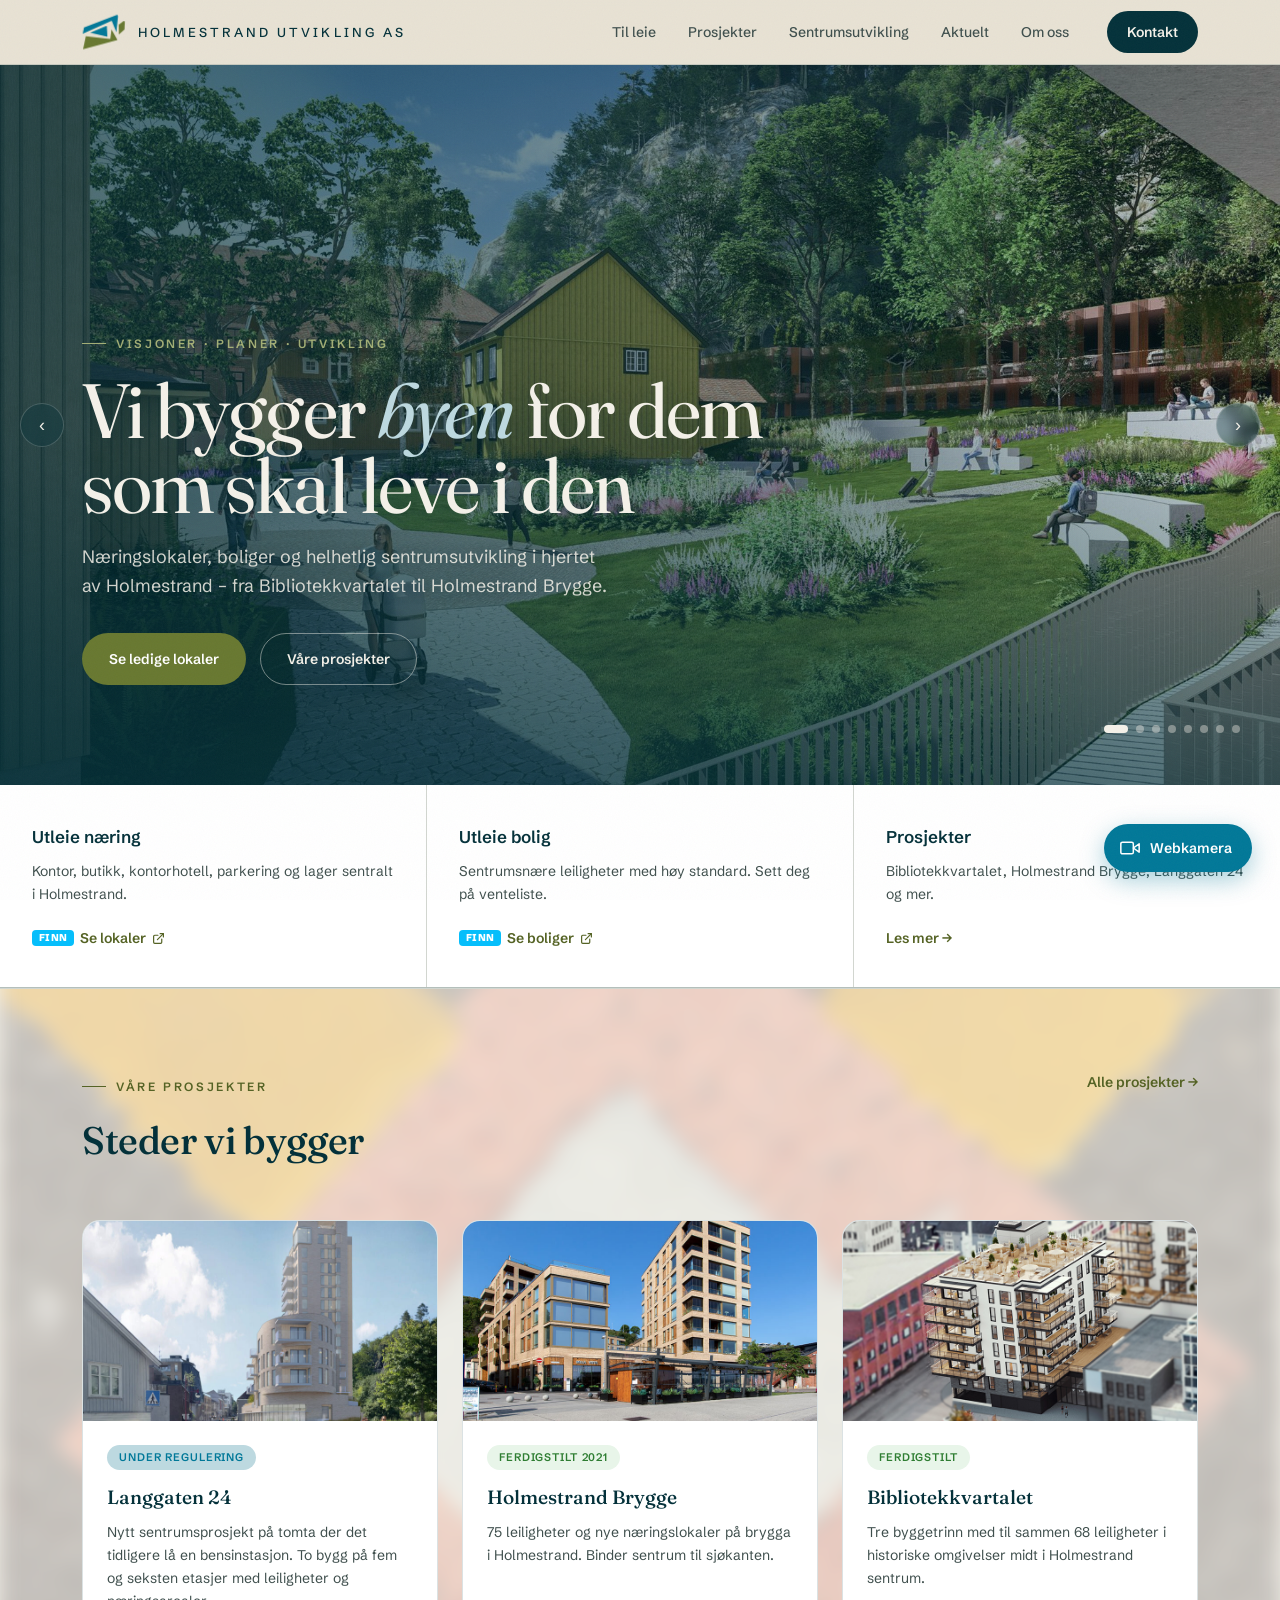
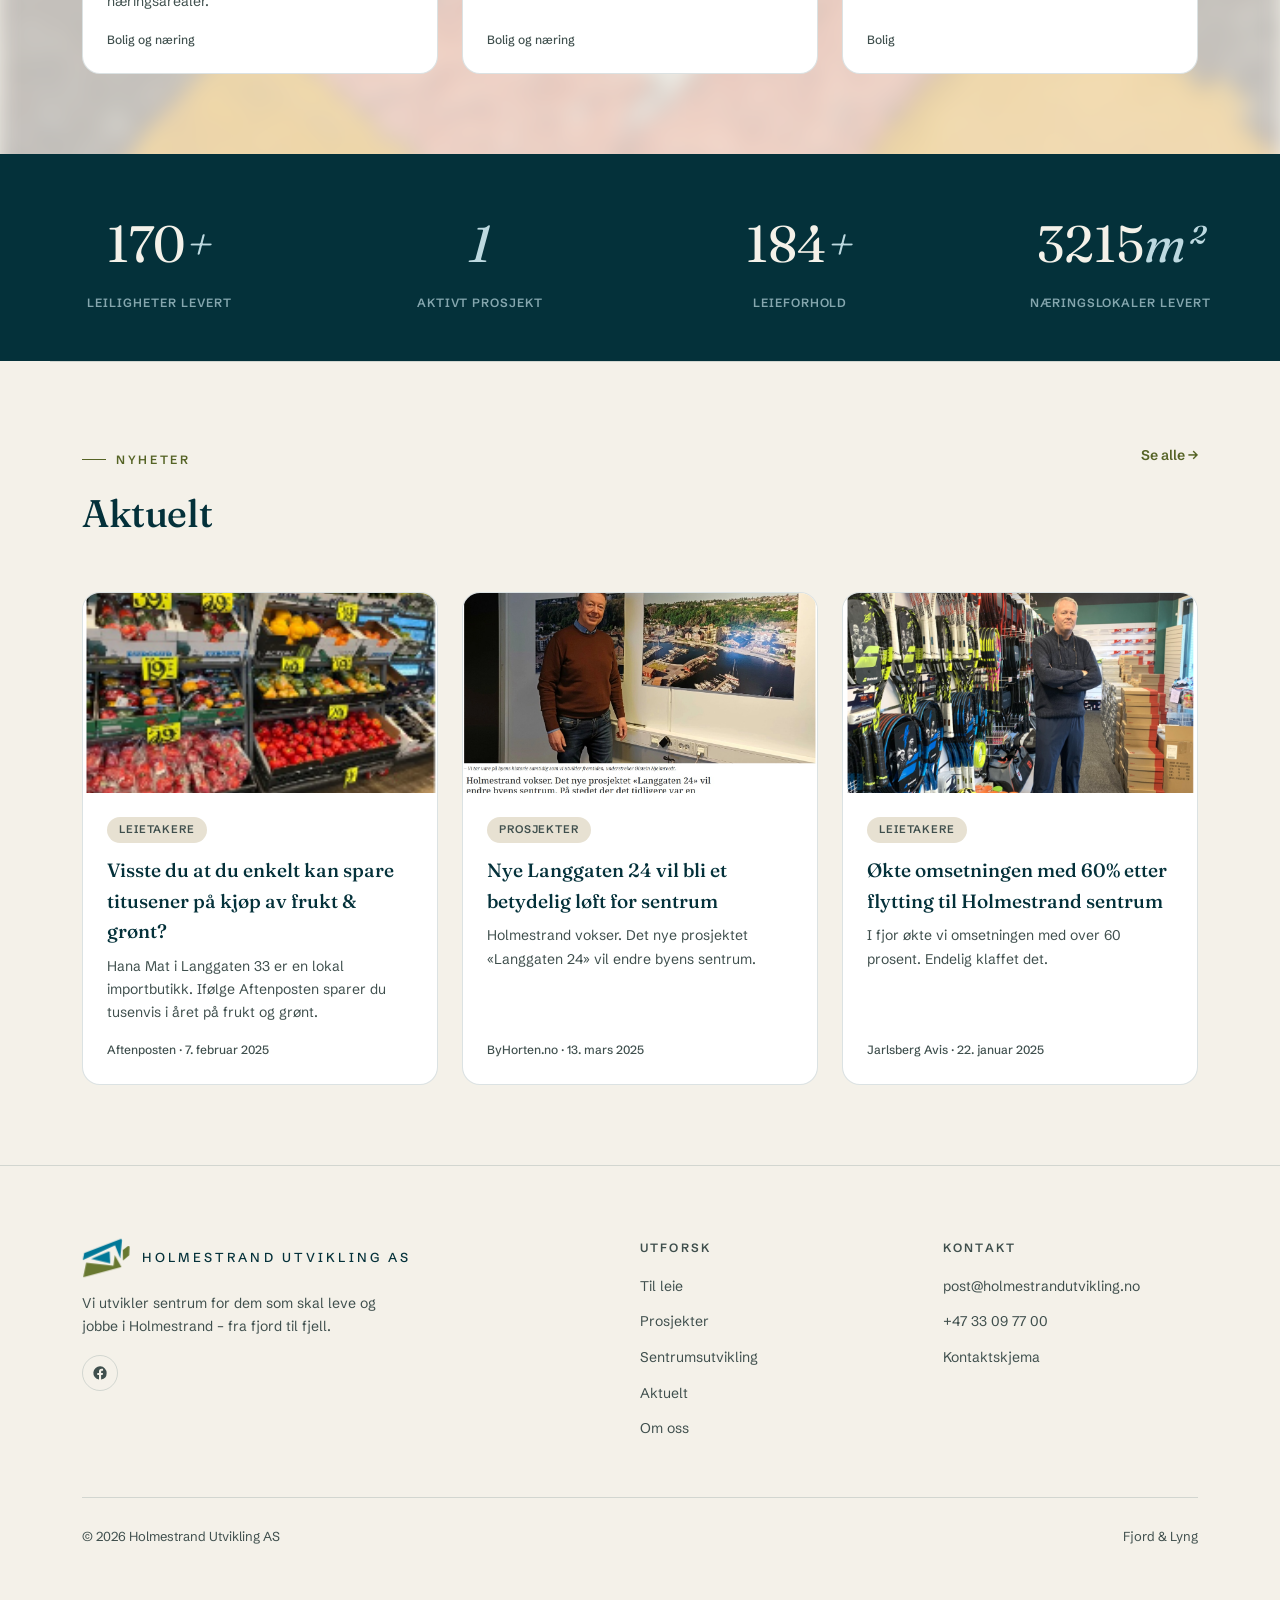
==== index.html @ a8218998 "Legg til GoatCounter web analytics Co-Authored-By: Claude Sonnet 5 <noreply@anthropic.com>" ====
<!DOCTYPE html>
<html lang="nb">
<head>
<meta charset="UTF-8">
<meta name="viewport" content="width=device-width, initial-scale=1.0">
<script>document.documentElement.classList.add("js");addEventListener("load",function(){setTimeout(function(){if(window.__revealReady)return;document.querySelectorAll(".reveal").forEach(function(e){e.classList.add("visible")})},1500)});</script>
<title>Holmestrand Utvikling</title>
<link rel="icon" type="image/png" sizes="32x32" href="Bilder/favicon-32.png">
<link rel="icon" type="image/png" sizes="16x16" href="Bilder/favicon-16.png">
<link rel="apple-touch-icon" sizes="180x180" href="Bilder/favicon-180.png">
<link rel="preconnect" href="https://fonts.googleapis.com">
<link rel="preconnect" href="https://fonts.gstatic.com" crossorigin>
<link href="https://fonts.googleapis.com/css2?family=Fraunces:ital,opsz,wght@0,9..144,300..700;1,9..144,400&family=Schibsted+Grotesk:wght@400;500;600;700&display=swap" rel="stylesheet">
<link rel="stylesheet" href="style.css">
<style>
  /* Hero-karusell */
  .hero {
    position: relative; overflow: hidden; color: var(--paper);
    height: clamp(520px, 80vh, 860px);
    touch-action: pan-y;
    background: var(--ink); /* aldri hvit gjennomlysning bak/mellom slides */
  }

  /* Slides */
  .hero-slides { position: absolute; inset: 0; }
  .hero-slide {
    position: absolute; inset: 0;
    opacity: 0; transition: opacity 0.6s ease-in-out;
  }
  .hero-slide img {
    position: absolute; inset: 0;
    width: 100%; height: 100%; object-fit: cover; display: block;
  }
  /* Forrige slide blir stående ugjennomsiktig UNDER den innkommende mens den
     fader inn -> crossfaden dipper aldri ned til bakgrunnen (ingen hvit blink). */
  .hero-slide.prev { opacity: 1; z-index: 1; }
  .hero-slide.active { opacity: 1; z-index: 2; }
  /* Dark gradient overlay so text is always readable */
  .hero-slide::after {
    content: ""; position: absolute; inset: 0;
    background:
      linear-gradient(to top, rgba(4,49,58,.62) 0%, rgba(4,49,58,0) 52%),
      linear-gradient(105deg, rgba(4,49,58,.74) 0%, rgba(4,49,58,.45) 62%, rgba(4,49,58,.12) 100%);
  }

  /* Text content */
  .hero-inner {
    position: absolute; inset: 0; z-index: 2;
    display: flex; flex-direction: column; justify-content: flex-end;
    padding-bottom: 100px;
  }
  .hero .eyebrow { color: rgba(174,184,123,.92); }
  .hero .eyebrow::before { background: rgba(174,184,123,.92); }
  .hero h1 {
    font-family: var(--serif); font-weight: 400;
    font-size: clamp(2.6rem, 6vw, 5rem); line-height: .98; letter-spacing: -.025em;
    margin: 20px 0 0; max-width: 16ch;
    text-shadow: 0 2px 24px rgba(4,49,58,.4);
  }
  .hero h1 em { font-style: italic; color: var(--mist); }
  .hero .lead {
    font-size: clamp(.95rem, 1.4vw, 1.15rem); color: rgba(244,241,233,.85);
    max-width: 48ch; margin-top: 20px;
    text-shadow: 0 1px 12px rgba(4,49,58,.5);
  }
  .hero-btns { display: flex; gap: 14px; margin-top: 32px; flex-wrap: wrap; }

  /* Dots */
  .hero-dots {
    position: absolute; bottom: 52px; right: 40px; z-index: 4;
    display: flex; gap: 8px; align-items: center;
  }
  .hero-dot {
    width: 8px; height: 8px; border-radius: 100px;
    background: rgba(244,241,233,.4); border: none; cursor: pointer; padding: 0;
    transition: background .3s, width .3s;
  }
  .hero-dot.active { background: var(--paper); width: 24px; }

  /* Prev/next arrows */
  .hero-arrow {
    position: absolute; top: 50%; transform: translateY(-50%); z-index: 4;
    background: rgba(4,49,58,.35); backdrop-filter: blur(6px);
    border: 1px solid rgba(244,241,233,.2); color: var(--paper);
    width: 44px; height: 44px; border-radius: 50%; cursor: pointer;
    display: flex; align-items: center; justify-content: center;
    transition: background .25s; font-size: 18px;
  }
  .hero-arrow:hover { background: rgba(4,49,58,.6); }
  .hero-arrow.prev { left: 20px; }
  .hero-arrow.next { right: 20px; }

  @media (max-width: 600px) {
    .hero { height: clamp(420px, 75vh, 600px); }
    .hero-inner { padding-bottom: 80px; }
    .hero-arrow { display: none; }
    .hero-dots { right: 20px; }
  }

  /* Quick cards */
  .quick-cards { display: grid; grid-template-columns: repeat(3, 1fr); gap: 1px; background: var(--line); border-bottom: 1px solid var(--line); }
  .qcard {
    background: #fff; padding: 38px 32px;
    transition: background .3s; display: flex; flex-direction: column;
  }
  .qcard:hover { background: var(--paper); }
  .qcard h3 { font-size: 17px; font-weight: 600; margin: 0 0 10px; }
  .qcard p { font-size: 14px; color: var(--ink-soft); flex: 1; }
  .qcard .arrow { margin-top: 22px; font-size: 14px; font-weight: 600; color: var(--ember-text); display: inline-flex; align-items: center; gap: 6px; transition: gap .2s; }
  .qcard:hover .arrow { gap: 10px; }
  .finn-badge {
    background: #06BEFB; color: #fff;
    font-size: 10px; font-weight: 800; letter-spacing: .03em;
    padding: 3px 7px; border-radius: 4px; line-height: 1;
  }

  /* Prosjekter */
  .prosjekt-grid { display: grid; grid-template-columns: repeat(3, 1fr); gap: 24px; }
  .pcard { background: #fff; border: 1px solid var(--line); border-radius: 18px; overflow: hidden; transition: transform .3s, box-shadow .3s; display: flex; flex-direction: column; }
  .pcard:hover { transform: translateY(-4px); box-shadow: 0 24px 48px -16px rgba(4,49,58,.18); }
  .pcard-img {
    height: 200px; position: relative; overflow: hidden;
    background: linear-gradient(135deg, #003a49, #007898);
    flex-shrink: 0;
  }
  .pcard-img img { width: 100%; height: 100%; object-fit: cover; display: block; transition: transform .5s ease; }
  .pcard:hover .pcard-img img { transform: scale(1.05); }
  .pcard-body { padding: 24px; flex: 1; display: flex; flex-direction: column; }
  .pcard-body .pill { margin-bottom: 12px; display: inline-block; align-self: flex-start; }
  .pcard-body h3 { font-family: var(--serif); font-weight: 500; font-size: 1.2rem; margin-bottom: 8px; }
  .pcard-body p { font-size: 14px; color: var(--ink-soft); line-height: 1.65; }
  .pcard-meta { display: flex; gap: 12px; margin-top: auto; padding-top: 16px; flex-wrap: wrap; }
  .pcard-meta span { font-size: 12px; color: var(--ink-soft); font-weight: 500; }

  /* Stats */
  .stats { display: grid; grid-template-columns: repeat(4, 1fr); gap: 1px; background: var(--ink); border-top: 1px solid var(--ink); border-bottom: 1px solid var(--ink); }
  .stat { background: var(--ink); color: var(--paper); padding: 48px 36px; text-align: center; }
  .stat .tall { font-family: var(--serif); font-size: clamp(2.2rem, 4vw, 3.4rem); font-weight: 400; }
  .stat .tall em { font-style: italic; color: var(--mist); }
  .stat p { font-size: 12px; color: rgba(188,217,224,.7); margin-top: 8px; letter-spacing: .08em; text-transform: uppercase; font-weight: 600; }

  /* Lokaler list */
  .lokale-list { display: flex; flex-direction: column; gap: 1px; background: var(--line); border: 1px solid var(--line); border-radius: 16px; overflow: hidden; }
  .lokale-row { background: #fff; padding: 24px 28px; display: flex; align-items: center; gap: 20px; transition: background .2s; }
  .lokale-row:hover { background: var(--paper); }
  .lokale-thumb {
    width: 60px; height: 60px; border-radius: 12px; flex-shrink: 0;
    background: linear-gradient(135deg, var(--fjord), var(--ink));
    display: flex; align-items: center; justify-content: center;
  }
  .lokale-thumb.bolig { background: linear-gradient(135deg, var(--ember), var(--ink)); }
  .lokale-thumb svg { width: 24px; height: 24px; fill: rgba(244,241,233,.75); }
  .lokale-info { flex: 1; min-width: 0; }
  .lokale-info h4 { font-size: 15px; font-weight: 600; margin-bottom: 3px; white-space: nowrap; overflow: hidden; text-overflow: ellipsis; }
  .lokale-info p { font-size: 13px; color: var(--ink-soft); }
  .lokale-arrow { font-size: 20px; color: var(--sand-deep); flex-shrink: 0; }

  @media (max-width: 900px) {
    .quick-cards { grid-template-columns: 1fr 1fr; }
    .prosjekt-grid { grid-template-columns: 1fr 1fr; }
    .stats { grid-template-columns: repeat(2, 1fr); }
  }
  @media (max-width: 600px) {
    .hero { height: clamp(400px, 72vh, 560px); }
    .hero-inner { padding-bottom: 72px; }
    .quick-cards { grid-template-columns: 1fr; }
    .prosjekt-grid { grid-template-columns: 1fr; }
    .stats { grid-template-columns: 1fr 1fr; }
    .stat { padding: 32px 20px; }
    .lokale-row { padding: 16px 18px; gap: 14px; }
    .lokale-thumb { width: 48px; height: 48px; }
    .qcard { padding: 28px 22px; }
  }
</style>
</head>
<body data-page="hjem">

<div id="site-nav"></div>

<!-- Hero-karusell -->
<section class="hero">
  <div class="hero-slides">
    <div class="hero-slide active"><img src="Prosjekter/Karusell/Langgaten24.0.jpg" alt="Illustrasjon av Langgaten 24-prosjektet i Holmestrand" fetchpriority="high"></div>
    <div class="hero-slide"><img src="Prosjekter/Karusell/Langgaten24.1.jpg" alt="" loading="lazy"></div>
    <div class="hero-slide"><img src="Prosjekter/Karusell/Langgaten24.2.jpg" alt="" loading="lazy"></div>
    <div class="hero-slide"><img src="Prosjekter/Karusell/Langgaten24.3.jpg" alt="" loading="lazy"></div>
    <div class="hero-slide"><img src="Prosjekter/Karusell/Langgaten24.4.jpg" alt="" loading="lazy"></div>
    <div class="hero-slide"><img src="Prosjekter/Karusell/Langgaten24.5.jpg" alt="" loading="lazy"></div>
    <div class="hero-slide"><img src="Prosjekter/Karusell/Langgaten24.6.jpg" alt="" loading="lazy"></div>
    <div class="hero-slide"><img src="Prosjekter/Karusell/Langgaten24.7.jpg" alt="" loading="lazy"></div>
  </div>

  <div class="hero-inner wrap">
    <div class="eyebrow">Visjoner · Planer · Utvikling</div>
    <h1>Vi bygger <em>byen</em> for dem som skal leve i den</h1>
    <p class="lead">
      Næringslokaler, boliger og helhetlig sentrumsutvikling i hjertet av Holmestrand –
      fra Bibliotekkvartalet til Holmestrand Brygge.
    </p>
    <div class="hero-btns">
      <a href="til-leie.html" class="btn btn-ember">Se ledige lokaler</a>
      <a href="prosjekter.html" class="btn btn-ghost">Våre prosjekter</a>
    </div>
  </div>

  <button class="hero-arrow prev" aria-label="Forrige">&#8249;</button>
  <button class="hero-arrow next" aria-label="Neste">&#8250;</button>

  <div class="hero-dots" id="hero-dots"></div>

</section>

<!-- Quick access -->
<div class="quick-cards">
  <a href="https://www.finn.no/realestate/businessrent/search.html?orgId=707555245"
     target="_blank" rel="noopener" class="qcard reveal">
    <h3>Utleie næring</h3>
    <p>Kontor, butikk, kontorhotell, parkering og lager sentralt i Holmestrand.</p>
    <div class="arrow">
      <span class="finn-badge">FINN</span>
      Se lokaler
      <svg viewBox="0 0 24 24" fill="none" stroke="currentColor" stroke-width="2.2" stroke-linecap="round" stroke-linejoin="round" style="width:13px;height:13px;flex-shrink:0"><path d="M18 13v6a2 2 0 0 1-2 2H5a2 2 0 0 1-2-2V8a2 2 0 0 1 2-2h6"/><polyline points="15 3 21 3 21 9"/><line x1="10" y1="14" x2="21" y2="3"/></svg>
    </div>
  </a>
  <a href="https://www.finn.no/realestate/lettings/search.html?orgId=707555245"
     target="_blank" rel="noopener" class="qcard reveal" style="transition-delay:.07s">
    <h3>Utleie bolig</h3>
    <p>Sentrumsnære leiligheter med høy standard. Sett deg på venteliste.</p>
    <div class="arrow">
      <span class="finn-badge">FINN</span>
      Se boliger
      <svg viewBox="0 0 24 24" fill="none" stroke="currentColor" stroke-width="2.2" stroke-linecap="round" stroke-linejoin="round" style="width:13px;height:13px;flex-shrink:0"><path d="M18 13v6a2 2 0 0 1-2 2H5a2 2 0 0 1-2-2V8a2 2 0 0 1 2-2h6"/><polyline points="15 3 21 3 21 9"/><line x1="10" y1="14" x2="21" y2="3"/></svg>
    </div>
  </a>
  <a href="prosjekter.html" class="qcard reveal" style="transition-delay:.14s">
    <h3>Prosjekter</h3>
    <p>Bibliotekkvartalet, Holmestrand Brygge, Langgaten 24 og mer.</p>
    <div class="arrow">Les mer →</div>
  </a>
</div>


<!-- Prosjekter -->
<section class="section section-blur-bg" style="--blur-img:url('Bilder/Star3.jpg')">
  <div class="wrap">
    <div class="section-head reveal">
      <div>
        <div class="eyebrow" style="margin-bottom:14px">Våre prosjekter</div>
        <h2>Steder vi bygger</h2>
      </div>
      <a href="prosjekter.html" class="link-all">Alle prosjekter →</a>
    </div>
    <div class="prosjekt-grid" id="prosjekt-grid"></div>
  </div>
</section>

<!-- Stats -->
<div class="stats">
  <div class="stat reveal">
    <div class="tall"><span class="count" data-to="185">185</span><em>+</em></div>
    <p>Leiligheter levert</p>
  </div>
  <div class="stat reveal" style="transition-delay:.06s">
    <div class="tall"><em>1</em></div>
    <p>Aktivt prosjekt</p>
  </div>
  <div class="stat reveal" style="transition-delay:.12s">
    <div class="tall"><span class="count" data-to="200">200</span><em>+</em></div>
    <p>Leieforhold</p>
  </div>
  <div class="stat reveal" style="transition-delay:.18s">
    <div class="tall"><span class="count" data-to="3500">3500</span><em>m²</em></div>
    <p>Næringslokaler levert</p>
  </div>
</div>



<!-- Aktuelt -->
<section class="section wrap">
  <div class="section-head reveal">
    <div>
      <div class="eyebrow" style="margin-bottom:14px">Nyheter</div>
      <h2>Aktuelt</h2>
    </div>
    <a href="nyheter.html" class="link-all">Se alle →</a>
  </div>
  <div class="prosjekt-grid" id="news-preview-grid"></div>
</section>

<div id="site-footer"></div>

<script src="main.js"></script>
<script src="data/projects.js"></script>
<script src="data/news.js"></script>
<script>
  // Prosjekter på startsiden – viser de 3 første fra den delte lista
  const pillClass = { under_regulering: 'pill-utvikling', ferdigstilt: 'pill-ferdig', planlegging: 'pill-planlegging' };

  const grid = document.getElementById('prosjekt-grid');
  grid.innerHTML = window.HUT_PROJECTS.slice(0, 3).map((p, i) => {
    const name = p.cardName ?? p.name;
    const statusLabel = p.cardStatusLabel ?? p.statusLabel;
    const summary = p.cardSummary ?? p.summary;
    return `
    <a href="prosjekter.html" class="pcard reveal" style="transition-delay:${i * 80}ms">
      <div class="pcard-img">
        <img src="${p.media.hero}" alt="${name}" loading="lazy">
      </div>
      <div class="pcard-body">
        <span class="pill ${pillClass[p.status] ?? 'pill-planlegging'}">${statusLabel}</span>
        <h3>${name}</h3>
        <p>${summary}</p>
        <div class="pcard-meta"><span>${p.typeLabel}</span></div>
      </div>
    </a>`;
  }).join('');

  window.HUT.observeReveals(grid);

  // Nyhetsforhåndsvisning – viser de 3 første fra den delte lista
  const preview = document.getElementById('news-preview-grid');
  if (preview) {
    if (!window.HUT_NEWS.length) {
      preview.closest('section').style.display = 'none';
    } else {
      preview.innerHTML = window.HUT_NEWS.slice(0, 3).map((p, i) => {
        const url = "artikkel.html?id=" + p.id;
        const img = p.thumbnail ?? p.image;
        return `
        <a href="${url}" class="pcard reveal" style="transition-delay:${i * 80}ms">
          <div class="pcard-img">
            ${img ? `<img src="${img}" alt="${p.title}" loading="lazy">` : ''}
          </div>
          <div class="pcard-body">
            <span class="pill pill-planlegging">${p.category}</span>
            <h3>${p.title}</h3>
            <p>${p.cardIngress ?? p.ingress}</p>
            <div class="pcard-meta"><span>${p.source} · ${p.dateLabel}</span></div>
          </div>
        </a>`;
      }).join('');
      window.HUT.observeReveals(preview);
    }
  }
</script>
<!-- Cloudflare Web Analytics --><script defer src='https://static.cloudflareinsights.com/beacon.min.js' data-cf-beacon='{"token": "3b2830d8c1b74ed68dee031783103adc"}'></script><!-- End Cloudflare Web Analytics -->
<script data-goatcounter="https://rickymoe.goatcounter.com/count" async src="//gc.zgo.at/count.js"></script>
</body>
</html>
---- style.css ----
:root {
  --ink: #04313a;
  --ink-soft: #3f4f4d;
  --fjord: #007898;
  --sea: #1f93ad;
  --mist: #bdd9e0;
  --sand: #e7e1d2;
  --sand-deep: #d6cdb8;
  --clay: #cdb896;          /* varm tan – aktiv nav-lenke */
  --paper: #f4f1e9;
  --ember: #687830;
  --ember-soft: #7f9040;
  --ember-text: #556325;   /* mørkere mosegrønt for liten tekst – AA mot --paper/--sand/#fff */
  --line: rgba(4,49,58,.14);
  --serif: "Fraunces", Georgia, serif;
  --sans: "Schibsted Grotesk", -apple-system, sans-serif;
}
*, *::before, *::after { margin: 0; padding: 0; box-sizing: border-box; }
html { scroll-behavior: smooth; }
body {
  background: var(--paper);
  color: var(--ink);
  font-family: var(--sans);
  line-height: 1.6;
  -webkit-font-smoothing: antialiased;
  overflow-x: hidden;
}
body::before {
  content: ""; position: fixed; inset: 0; pointer-events: none; z-index: 9999; opacity: .035;
  background-image: url("data:image/svg+xml,%3Csvg xmlns='http://www.w3.org/2000/svg' width='120' height='120'%3E%3Cfilter id='n'%3E%3CfeTurbulence type='fractalNoise' baseFrequency='.85' numOctaves='3'/%3E%3C/filter%3E%3Crect width='100%25' height='100%25' filter='url(%23n)'/%3E%3C/svg%3E");
}
a { text-decoration: none; color: inherit; }

/* Layout */
.wrap { max-width: 1180px; margin: 0 auto; padding: 0 32px; }
/* Seksjonsskille */
.section-divider { height: 80px; background: var(--ink); }

/* Blurret bakgrunnstekstur */
.section-blur-bg { position: relative; overflow: hidden; }
.section-blur-bg::before {
  content: '';
  position: absolute;
  top: -30px; bottom: -30px;
  left: 50%; transform: translateX(-50%);
  width: 100vw;
  background: var(--blur-img) center / cover no-repeat;
  filter: blur(10px);
  opacity: 0.28;
  z-index: 0;
}
.section-blur-bg > * { position: relative; z-index: 1; }

/* Gatemønster-stripe */
.star-strip {
  display: grid;
  grid-template-columns: repeat(6, 1fr);
  height: 130px;
  overflow: hidden;
}
.star-strip-img { overflow: hidden; }
.star-strip-img img {
  width: 100%;
  height: 100%;
  object-fit: cover;
  display: block;
}

.section { padding-top: 80px; padding-bottom: 80px; border-top: 1px solid var(--line); }
.section-head { display: flex; align-items: baseline; justify-content: space-between; flex-wrap: wrap; gap: 12px; margin-bottom: 48px; }
.section-head h2 { font-family: var(--serif); font-weight: 500; font-size: clamp(1.8rem, 3vw, 2.6rem); letter-spacing: -.01em; }
.section-head .link-all { font-size: 14px; font-weight: 600; color: var(--ember-text); transition: gap .2s; display: inline-flex; align-items: center; gap: 6px; }
.section-head .link-all:hover { gap: 10px; }

/* Eyebrow */
.eyebrow {
  font-size: 12px; font-weight: 600; letter-spacing: .22em; text-transform: uppercase;
  color: var(--ember-text); display: inline-flex; align-items: center; gap: 10px;
}
.eyebrow::before { content: ""; width: 24px; height: 1px; background: var(--ember-text); }

/* Reveal */
.reveal { opacity: 0; transform: translateY(44px); transition: opacity .8s cubic-bezier(.2,.7,.2,1), transform .8s cubic-bezier(.2,.7,.2,1); }
.reveal.visible { opacity: 1; transform: none; }
.qcard.reveal, .pcard.reveal { transform: translateY(44px) scale(0.97); }
.qcard.reveal.visible, .pcard.reveal.visible { transform: none; }
/* Uten JS: ingen reveal-skjuling – vis alt umiddelbart. */
html:not(.js) .reveal { opacity: 1; transform: none; }

/* Buttons */
.btn {
  font-size: 14px; font-weight: 600; padding: 14px 26px; border-radius: 100px;
  cursor: pointer; border: 1px solid transparent;
  transition: transform .25s, background .25s, color .25s;
  display: inline-block; text-align: center;
}
.btn:hover { transform: translateY(-2px); }
.btn-ember { background: var(--ember); color: #fff; }
.btn-ember:hover { background: var(--ember-soft); }
.btn-fjord { background: var(--fjord); color: #fff; }
.btn-fjord:hover { background: var(--sea); }
.btn-ghost { background: transparent; border-color: rgba(244,241,233,.45); color: var(--paper); }
.btn-ghost:hover { background: rgba(244,241,233,.12); }
.btn-outline { background: transparent; border-color: var(--line); color: var(--ink); }
.btn-outline:hover { background: var(--sand); }

/* Pill */
.pill {
  display: inline-block; font-size: 11px; font-weight: 600; letter-spacing: .08em;
  text-transform: uppercase; padding: 4px 12px; border-radius: 100px;
}
.pill-ledig { background: #e8f5e9; color: #2e7d32; }
.pill-venteliste { background: #fff3e0; color: #e65100; }
.pill-utvikling { background: var(--mist); color: var(--fjord); }
.pill-planlegging { background: var(--sand); color: var(--ink-soft); }
.pill-ferdig { background: #e8f5e9; color: #2e7d32; }

/* ===== Logo / merke ===== */
.hut-brand { display: flex; align-items: center; gap: 12px; }
.hut-brand-text {
  font-weight: 500; font-size: 13px; line-height: 1.15;
  letter-spacing: .24em; text-transform: uppercase; color: var(--ink);
  white-space: nowrap;
}
.hut-logo-mark { display: block; width: auto; overflow: visible; flex-shrink: 0; }

/* Innlasting: hver bit gjør én omdreining om sin egen X-akse, forskjøvet.
   Kjører én gang når nav/footer-partialen settes inn (dvs. ved hver sidelast). */
.hut-logo-mark .shard {
  transform-box: fill-box;
  transform-origin: 50% 50%;
  animation: hut-logo-in 1444ms cubic-bezier(.55, .05, .3, 1) both;
}
.hut-logo-mark .s1 { animation-delay: 0ms; }
.hut-logo-mark .s2 { animation-delay: 260ms; }
.hut-logo-mark .s3 { animation-delay: 520ms; }
.hut-logo-mark .s4 { animation-delay: 780ms; }

@keyframes hut-logo-in {
  from { opacity: 0; transform: perspective(480px) rotateX(-360deg); }
  55%  { opacity: 1; }
  to   { opacity: 1; transform: perspective(480px) rotateX(0deg); }
}

/* ===== Nav ===== */
#site-nav { min-height: 64px; }
.nav {
  position: sticky; top: 0; z-index: 50;
  background: rgba(231,225,210,.92); backdrop-filter: blur(14px);
  border-bottom: 1px solid var(--line);
}
.nav .wrap { display: flex; align-items: center; justify-content: space-between; height: 64px; gap: 24px; }
.nav-logo { flex-shrink: 0; }
.nav-logo .hut-logo-mark { height: 36px; }
.nav-links { display: flex; align-items: center; gap: 4px; list-style: none; margin-left: auto; }
.nav-links a {
  font-size: 14px; font-weight: 500; color: var(--ink-soft);
  padding: 8px 14px; border-radius: 100px;
  transition: background .2s, color .2s;
}
.nav-links a:hover { background: var(--sand); color: var(--ink); }
.nav-links a.active { background: var(--clay); color: var(--ink); font-weight: 600; }
.nav-cta {
  background: var(--ink); color: var(--paper);
  font-size: 14px; font-weight: 600; padding: 10px 20px; border-radius: 100px;
  transition: background .25s, transform .25s; white-space: nowrap;
}
.nav-cta:hover { background: var(--fjord); transform: translateY(-1px); }
.nav-cta.active { background: var(--fjord); }

/* ===== Footer ===== */
.footer { padding: 72px 0 96px; border-top: 1px solid var(--line); }
.footer-grid { display: grid; grid-template-columns: 2fr 1fr 1fr; gap: 48px; margin-bottom: 56px; }
.footer-logo { margin-bottom: 14px; }
.footer-logo .hut-logo-mark { height: 40px; }
.footer-brand p { font-size: 14px; color: var(--ink-soft); max-width: 34ch; line-height: 1.7; }
.footer-social { margin-top: 16px; }
.footer-social a {
  width: 36px; height: 36px; border: 1px solid var(--line); border-radius: 100px;
  display: flex; align-items: center; justify-content: center;
  color: var(--ink-soft); transition: background .2s, color .2s;
}
.footer-social a:hover { background: var(--sand); color: var(--fjord); }
.footer-social svg { width: 16px; height: 16px; fill: currentColor; }
.footer-col h4 { font-size: 12px; font-weight: 600; letter-spacing: .18em; text-transform: uppercase; color: var(--ink-soft); margin-bottom: 16px; }
.footer-col ul { list-style: none; display: flex; flex-direction: column; gap: 10px; }
.footer-col a { font-size: 14px; color: var(--ink-soft); transition: color .2s; }
.footer-col a:hover { color: var(--fjord); }
.footer-bottom { display: flex; align-items: center; justify-content: space-between; flex-wrap: wrap; gap: 12px; padding-top: 28px; border-top: 1px solid var(--line); }
.footer-bottom small { font-size: 13px; color: var(--ink-soft); }

/* Page hero (inner pages) */
.page-hero { padding-top: 80px; padding-bottom: 64px; }
.page-hero .eyebrow { margin-bottom: 20px; }
.page-hero h1 { font-family: var(--serif); font-weight: 400; font-size: clamp(2.4rem, 5vw, 4rem); line-height: 1; letter-spacing: -.02em; max-width: 18ch; }
.page-hero h1 em { font-style: italic; color: var(--fjord); }
.page-hero .lead { font-size: clamp(1rem, 1.5vw, 1.2rem); color: var(--ink-soft); max-width: 52ch; margin-top: 22px; }

/* ===== Hamburger ===== */
.nav-hamburger {
  display: none; background: none; border: none; cursor: pointer;
  padding: 8px; margin-left: 8px; flex-shrink: 0;
}
.nav-hamburger span {
  display: block; width: 22px; height: 2px; background: var(--ink);
  margin: 5px 0; border-radius: 2px;
  transition: transform .3s, opacity .3s;
}
.nav-hamburger[aria-expanded="true"] span:nth-child(1) { transform: translateY(7px) rotate(45deg); }
.nav-hamburger[aria-expanded="true"] span:nth-child(2) { opacity: 0; }
.nav-hamburger[aria-expanded="true"] span:nth-child(3) { transform: translateY(-7px) rotate(-45deg); }

/* ===== Responsive ===== */
@media (max-width: 1040px) {
  /* Full navmeny + ordmerket blir for bredt sammen – merket alene er logoen
     her (footer beholder ordmerket, det har full bredde). */
  .nav-logo .hut-brand-text { display: none; }
}

@media (max-width: 900px) {
  /* Nav */
  .nav { position: relative; }
  .nav-links { display: none; }
  .nav-hamburger { display: block; }
  .nav-cta { font-size: 13px; padding: 8px 16px; }

  /* Mobile menu dropdown */
  .nav.open .nav-links {
    display: flex; flex-direction: column;
    position: absolute; top: 100%; left: 0; right: 0; z-index: 100;
    background: rgba(244,241,233,.97); backdrop-filter: blur(16px);
    border-bottom: 1px solid var(--line);
    padding: 8px 0 20px;
  }
  .nav.open .nav-links li { border-bottom: 1px solid var(--line); }
  .nav.open .nav-links li:last-child { border-bottom: none; }
  .nav.open .nav-links a {
    display: block; padding: 16px 28px;
    font-size: 16px; font-weight: 500; border-radius: 0;
  }
  .nav.open .nav-links a:hover { background: var(--sand); }
  .nav.open .nav-links a.active { background: var(--clay); color: var(--ink); font-weight: 600; }

  /* Footer */
  .footer-grid { grid-template-columns: 1fr 1fr; }
  .footer-brand { grid-column: 1 / -1; }
  .footer { padding-top: 56px; padding-bottom: 72px; }
}

@media (max-width: 640px) {
  .wrap { padding: 0 20px; }
  .section { padding-top: 52px; padding-bottom: 52px; }

  /* Nav */
  #site-nav { min-height: 56px; }
  .nav .wrap { height: 56px; }
  .nav-logo .hut-logo-mark { height: 30px; }

  /* Page hero */
  .page-hero { padding-top: 48px; padding-bottom: 40px; }

  /* Footer */
  .footer-grid { grid-template-columns: 1fr; }
  .footer { padding: 48px 0 64px; }
  .footer-grid { gap: 32px; }

  /* Buttons */
  .btn { padding: 13px 22px; font-size: 14px; }

  /* Section head */
  .section-head { flex-direction: column; gap: 8px; }
}

/* ===== Webcam FAB ===== */
.webcam-fab {
  position: fixed; bottom: 28px; right: 28px; z-index: 200;
  display: flex; align-items: center; gap: 10px;
  background: var(--fjord); color: #fff;
  border: none; border-radius: 100px; cursor: pointer;
  padding: 14px 20px 14px 16px;
  font-family: var(--sans); font-size: 14px; font-weight: 600;
  box-shadow: 0 8px 24px rgba(0,120,152,.35);
  transition: background .25s, transform .25s, box-shadow .25s;
}
.webcam-fab:hover { background: var(--sea); transform: translateY(-2px); box-shadow: 0 12px 32px rgba(0,120,152,.45); }
.webcam-fab svg { width: 20px; height: 20px; flex-shrink: 0; }

/* ===== Webcam overlay ===== */
.webcam-overlay {
  position: fixed; inset: 0; z-index: 500;
  background: rgba(4,49,58,.6); backdrop-filter: blur(6px);
  display: flex; align-items: center; justify-content: center;
  padding: 20px;
  opacity: 0; pointer-events: none;
  transition: opacity .3s;
}
.webcam-overlay.open { opacity: 1; pointer-events: all; }
.webcam-modal {
  background: var(--paper); border-radius: 20px; overflow: hidden;
  width: 100%; max-width: 820px;
  box-shadow: 0 40px 80px rgba(4,49,58,.4);
  transform: translateY(16px);
  transition: transform .3s;
}
.webcam-overlay.open .webcam-modal { transform: none; }

.webcam-header {
  display: flex; align-items: center; justify-content: space-between;
  padding: 20px 24px; border-bottom: 1px solid var(--line);
}
.webcam-title { font-family: var(--serif); font-weight: 500; font-size: 1.15rem; }
.webcam-sub { font-size: 12px; color: var(--ink-soft); margin-top: 2px; }
.webcam-actions { display: flex; align-items: center; gap: 8px; }

.webcam-zoom, .webcam-refresh, .webcam-close {
  background: none; border: 1px solid var(--line); border-radius: 100px;
  width: 36px; height: 36px; cursor: pointer; color: var(--ink-soft);
  display: flex; align-items: center; justify-content: center;
  transition: background .2s, color .2s, border-color .2s;
}
.webcam-zoom:hover, .webcam-refresh:hover, .webcam-close:hover { background: var(--sand); color: var(--ink); }
.webcam-zoom { font-size: 11px; font-weight: 700; }
.webcam-zoom[aria-pressed="true"] { background: var(--fjord); color: #fff; border-color: var(--fjord); }
.webcam-refresh svg { width: 16px; height: 16px; }
.webcam-close { font-size: 14px; }

.webcam-img-wrap { position: relative; background: var(--ink); }
.webcam-img-wrap img { width: 100%; display: block; transition: opacity .4s, transform .3s; }
.webcam-img-wrap.zoomed { overflow: auto; max-height: 70vh; }
.webcam-img-wrap.zoomed img { width: 200%; max-width: 200%; cursor: zoom-out; }
.webcam-loading {
  position: absolute; inset: 0; display: flex; align-items: center; justify-content: center;
  color: rgba(244,241,233,.6); font-size: 14px; min-height: 200px;
}
.webcam-footer {
  padding: 10px 24px; font-size: 12px; color: var(--ink-soft);
  border-top: 1px solid var(--line); min-height: 36px;
  display: flex; align-items: center;
}

@media (max-width: 600px) {
  .webcam-fab span { display: none; }
  .webcam-fab { padding: 14px; border-radius: 50%; bottom: 20px; right: 20px; }
  .webcam-modal { border-radius: 16px; }
}

/* ===== Redusert bevegelse ===== */
@media (prefers-reduced-motion: reduce) {
  html { scroll-behavior: auto; }
  .reveal,
  .qcard.reveal,
  .pcard.reveal {
    opacity: 1 !important;
    transform: none !important;
    transition: none !important;
  }
  .btn:hover, .pcard:hover, .nav-cta:hover, .ncard:hover,
  .mini-card:hover, .webcam-fab:hover,
  .pcard:hover .pcard-img img, .ncard:hover .ncard-img img,
  .prow:hover .prow-img img, .mini-card:hover .mini-card-img img {
    transform: none !important;
  }
  .webcam-modal, .hero-slide { transition: none !important; }
  .hut-fp, .hut-nr-bg, .kart-legende li { transition: none !important; }

  /* Logo: ingen 3D-spinn – bitene toner bare rolig inn */
  @keyframes hut-logo-in { from { opacity: 0; } to { opacity: 1; } }
  .hut-logo-mark .shard { animation-duration: 500ms; animation-timing-function: ease; }
}
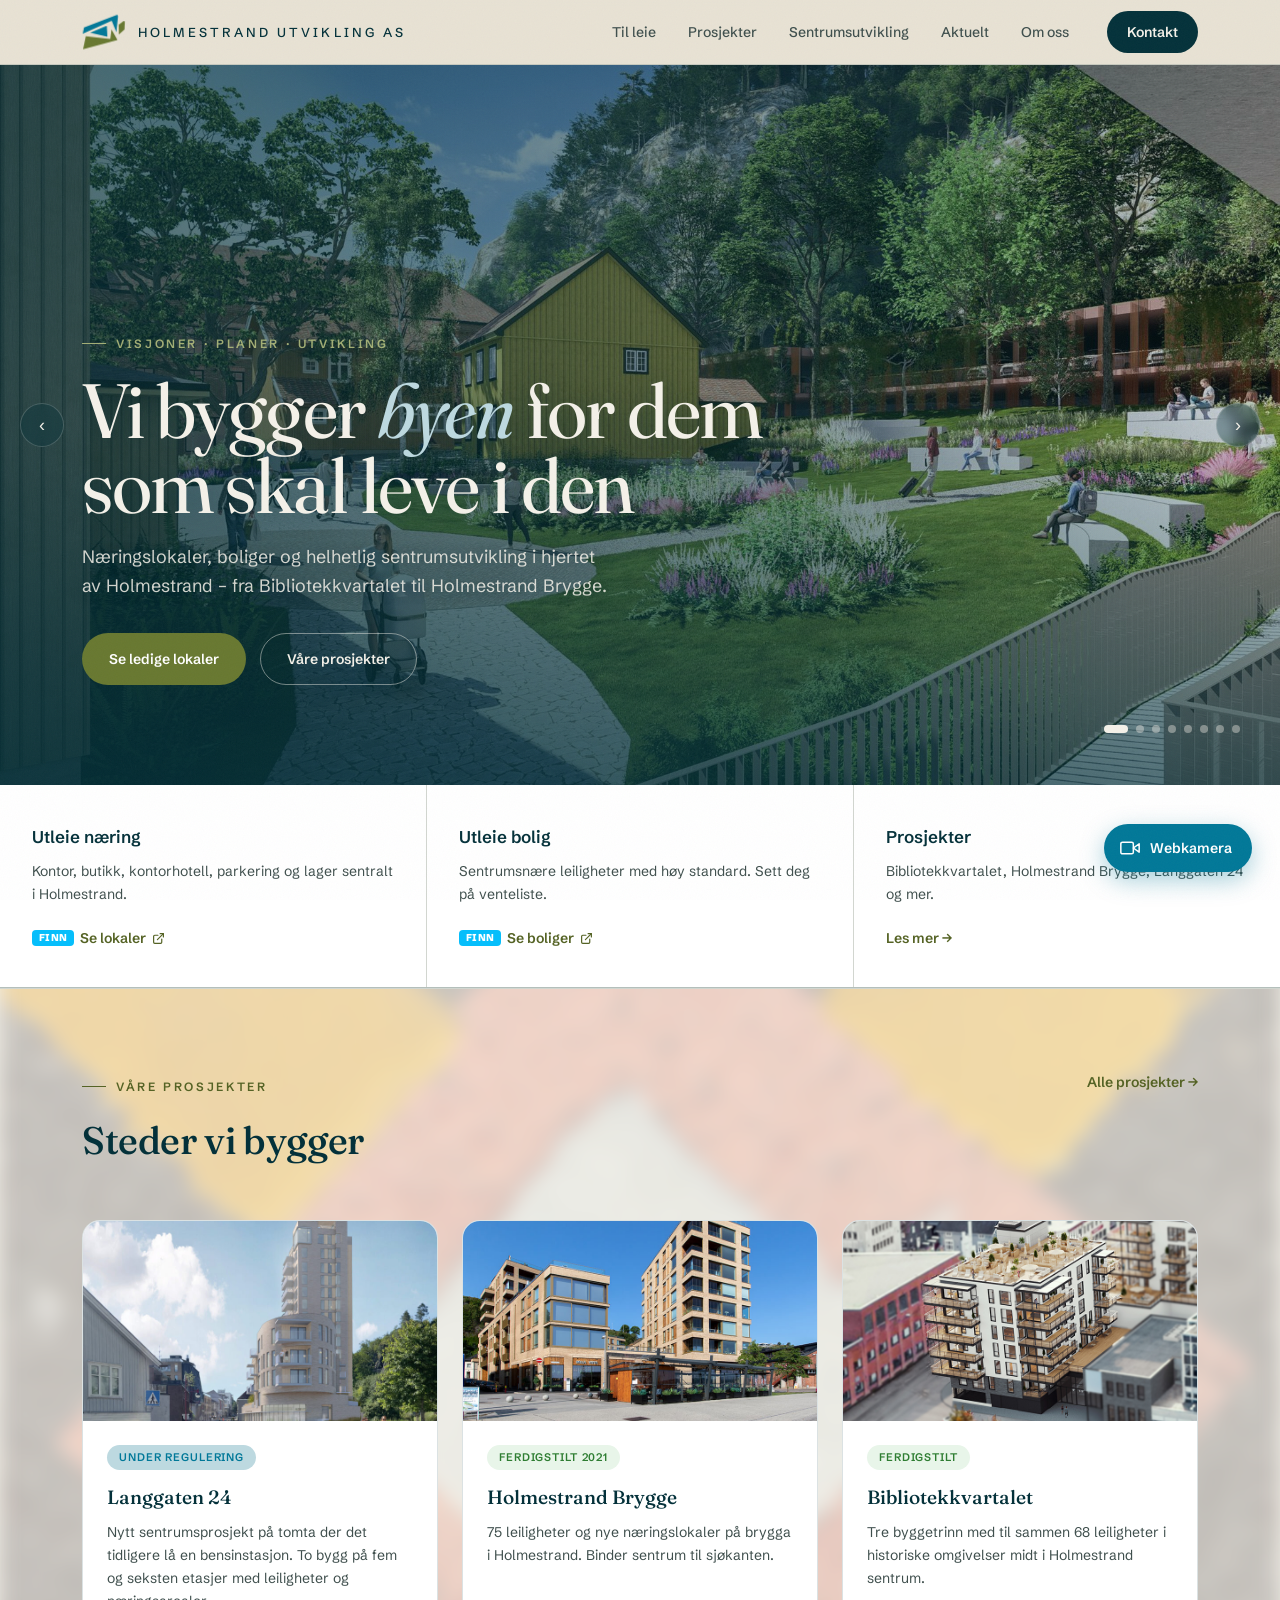
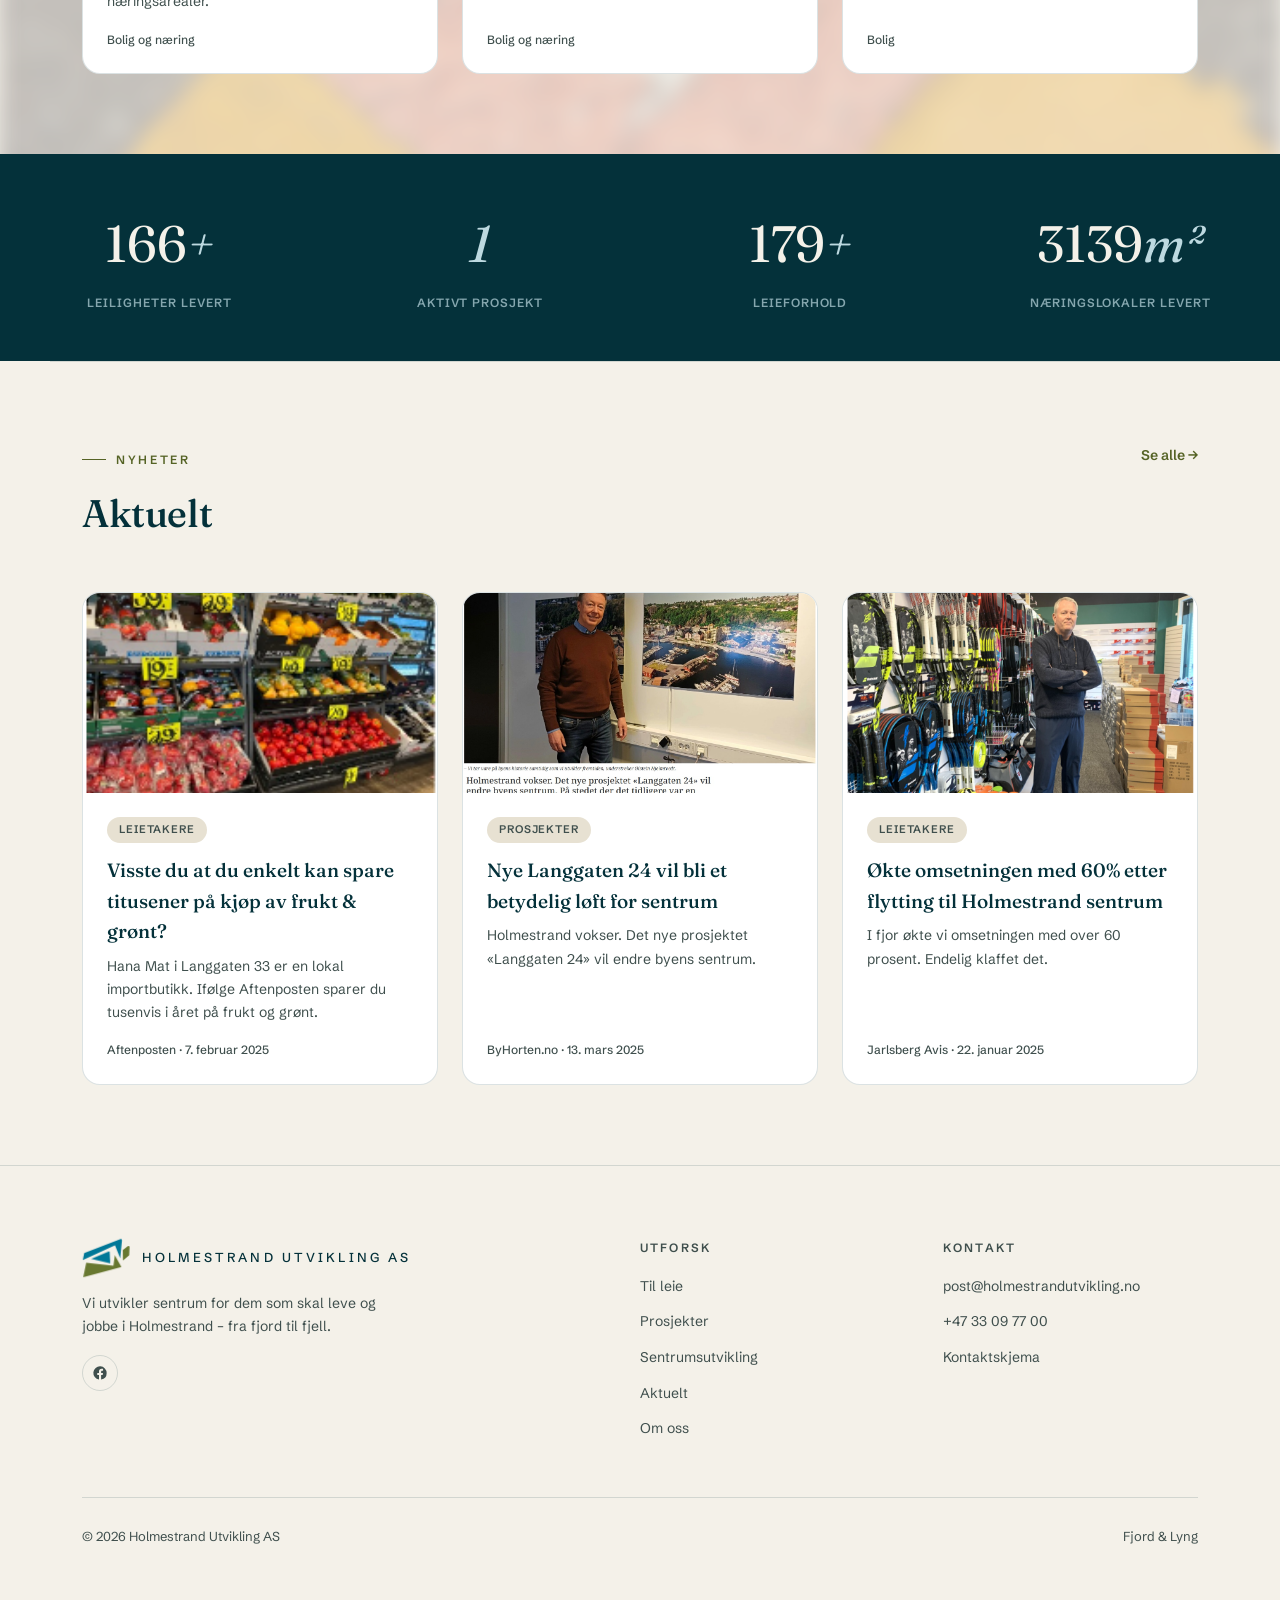
==== commit 89b3b58f: "Fjern reveal-blink ved refresh for elementer i første viewport Elementer som allerede er synlige ved" ====
--- a/index.html
+++ b/index.html
@@ -213,7 +213,7 @@
 <!-- Quick access -->
 <div class="quick-cards">
   <a href="https://www.finn.no/realestate/businessrent/search.html?orgId=707555245"
-     target="_blank" rel="noopener" class="qcard reveal">
+     target="_blank" rel="noopener" class="qcard">
     <h3>Utleie næring</h3>
     <p>Kontor, butikk, kontorhotell, parkering og lager sentralt i Holmestrand.</p>
     <div class="arrow">
@@ -223,7 +223,7 @@
     </div>
   </a>
   <a href="https://www.finn.no/realestate/lettings/search.html?orgId=707555245"
-     target="_blank" rel="noopener" class="qcard reveal" style="transition-delay:.07s">
+     target="_blank" rel="noopener" class="qcard">
     <h3>Utleie bolig</h3>
     <p>Sentrumsnære leiligheter med høy standard. Sett deg på venteliste.</p>
     <div class="arrow">
@@ -232,7 +232,7 @@
       <svg viewBox="0 0 24 24" fill="none" stroke="currentColor" stroke-width="2.2" stroke-linecap="round" stroke-linejoin="round" style="width:13px;height:13px;flex-shrink:0"><path d="M18 13v6a2 2 0 0 1-2 2H5a2 2 0 0 1-2-2V8a2 2 0 0 1 2-2h6"/><polyline points="15 3 21 3 21 9"/><line x1="10" y1="14" x2="21" y2="3"/></svg>
     </div>
   </a>
-  <a href="prosjekter.html" class="qcard reveal" style="transition-delay:.14s">
+  <a href="prosjekter.html" class="qcard">
     <h3>Prosjekter</h3>
     <p>Bibliotekkvartalet, Holmestrand Brygge, Langgaten 24 og mer.</p>
     <div class="arrow">Les mer →</div>
--- a/style.css
+++ b/style.css
@@ -82,8 +82,10 @@
 /* Reveal */
 .reveal { opacity: 0; transform: translateY(44px); transition: opacity .8s cubic-bezier(.2,.7,.2,1), transform .8s cubic-bezier(.2,.7,.2,1); }
 .reveal.visible { opacity: 1; transform: none; }
-.qcard.reveal, .pcard.reveal { transform: translateY(44px) scale(0.97); }
-.qcard.reveal.visible, .pcard.reveal.visible { transform: none; }
+/* Settes kun et øyeblikk av main.js for elementer som er synlige ved sidelast. */
+.reveal.reveal-instant { transition: none !important; }
+.pcard.reveal { transform: translateY(44px) scale(0.97); }
+.pcard.reveal.visible { transform: none; }
 /* Uten JS: ingen reveal-skjuling – vis alt umiddelbart. */
 html:not(.js) .reveal { opacity: 1; transform: none; }
 
@@ -348,7 +350,6 @@
 @media (prefers-reduced-motion: reduce) {
   html { scroll-behavior: auto; }
   .reveal,
-  .qcard.reveal,
   .pcard.reveal {
     opacity: 1 !important;
     transform: none !important;
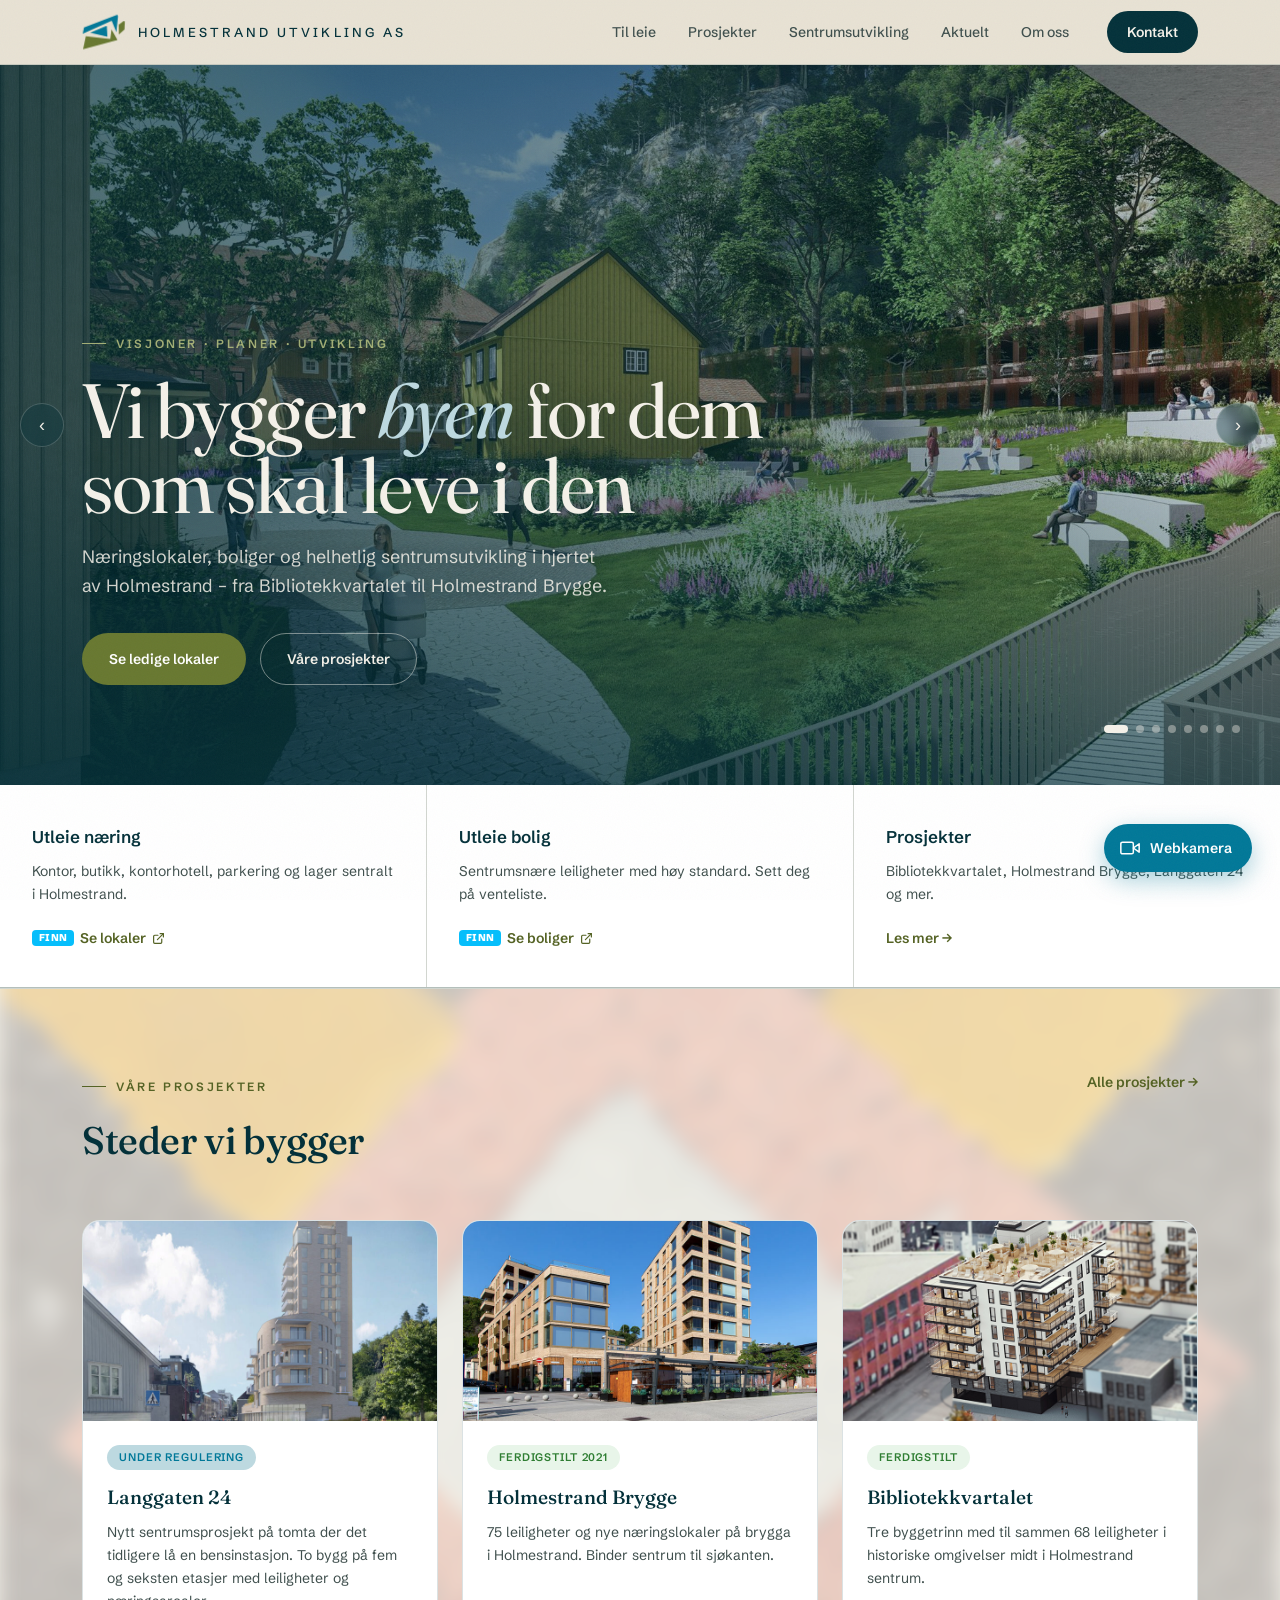
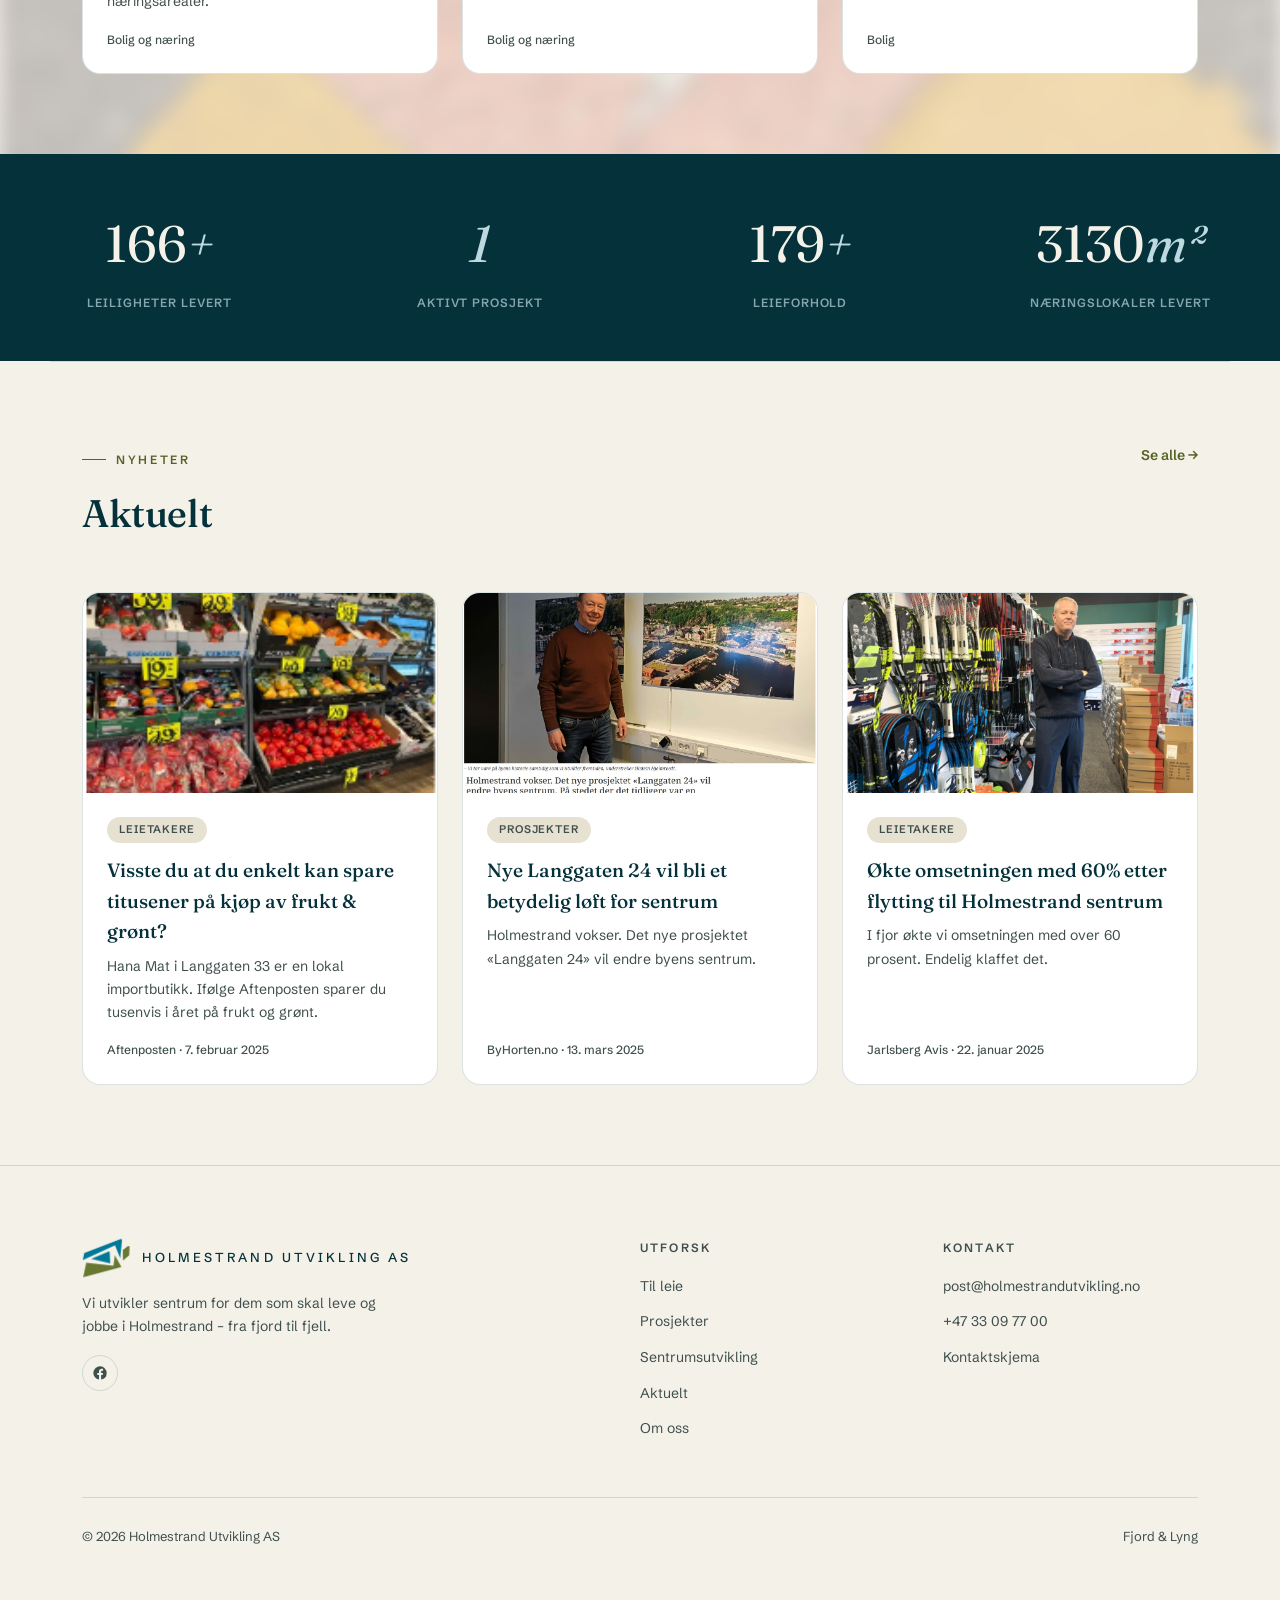
==== commit 8c7ff1d6: "Injiser nav fra cache før første paint Menyen ble først injisert ved DOMContentLoaded, så #site-nav " ====
--- a/index.html
+++ b/index.html
@@ -176,6 +176,7 @@
 <body data-page="hjem">
 
 <div id="site-nav"></div>
+<script>try{var c=sessionStorage.getItem("hut-partial:partials/nav.html");if(c){document.getElementById("site-nav").outerHTML=c;var a=document.querySelector('.nav a[data-page="'+document.body.dataset.page+'"]');if(a){a.classList.add("active");a.setAttribute("aria-current","page")}}}catch(e){}</script>
 
 <!-- Hero-karusell -->
 <section class="hero">
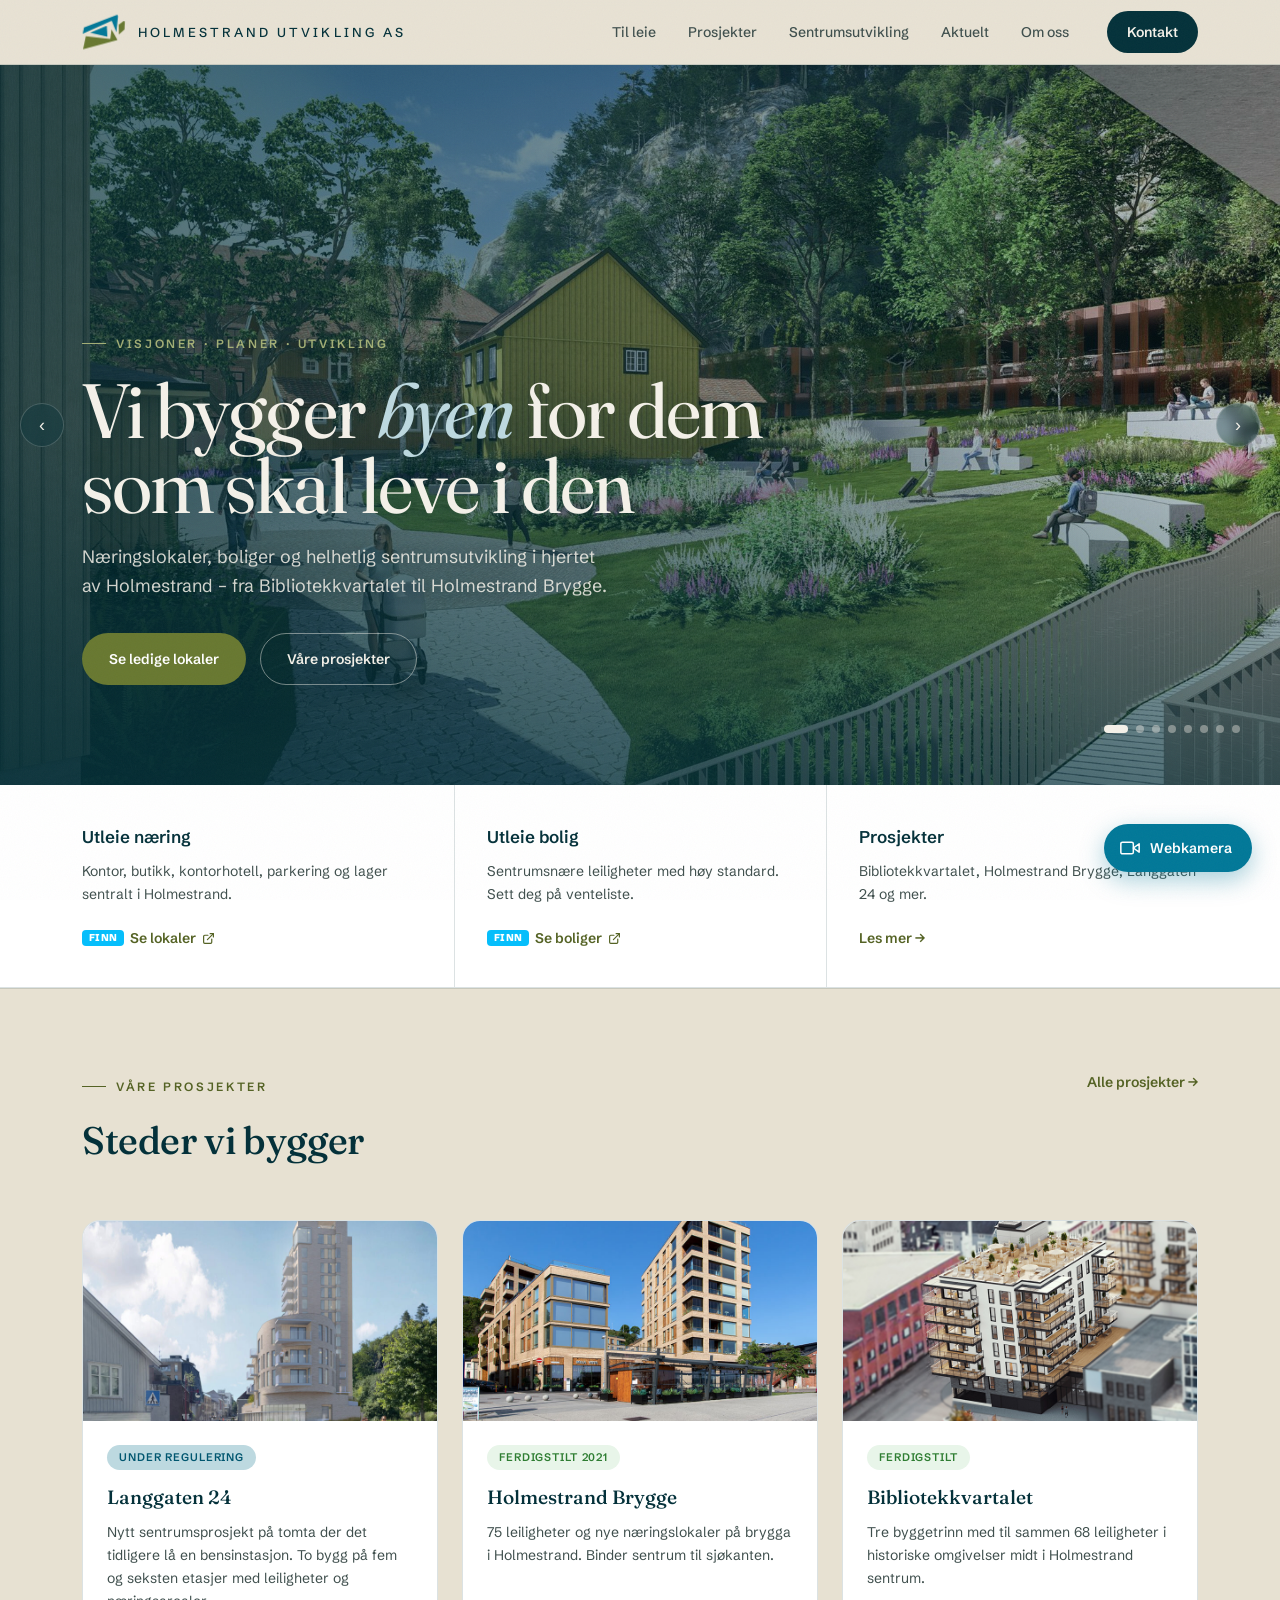
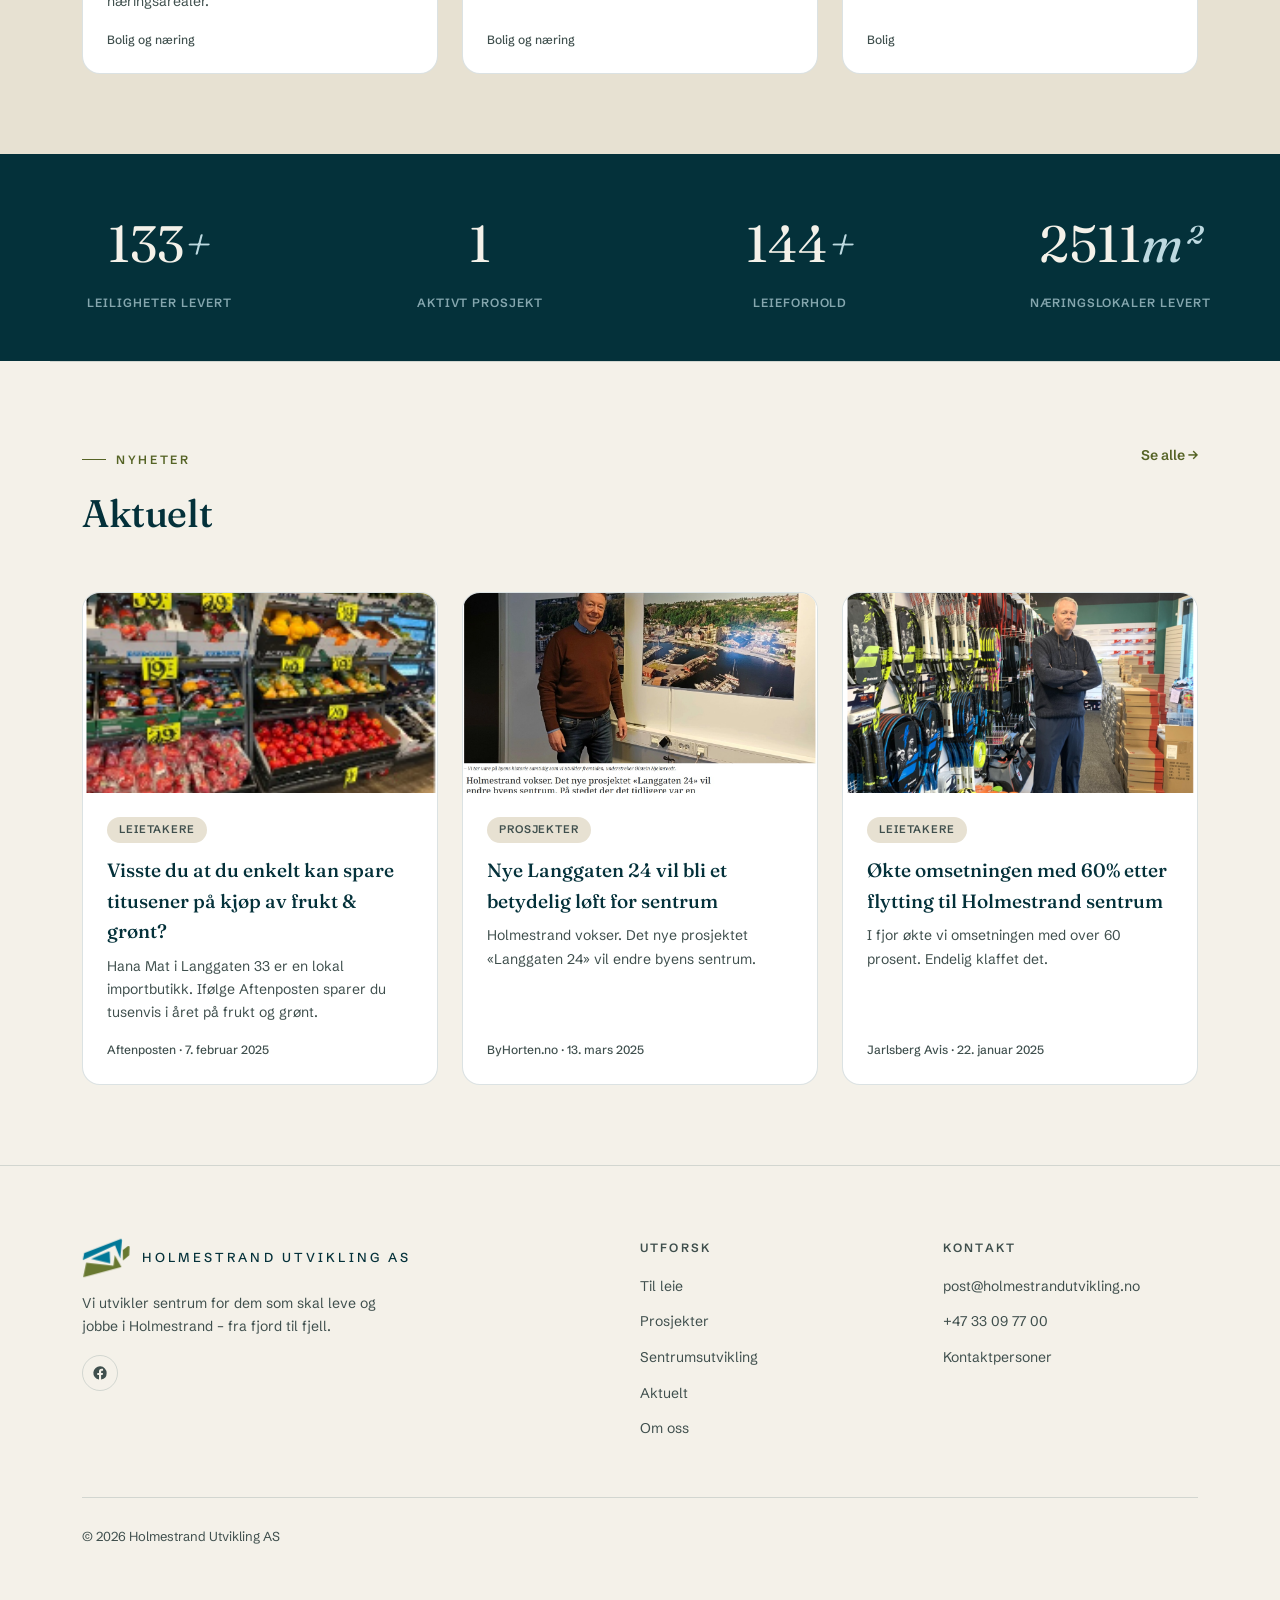
==== commit 16528341: "Design-kritikk: sand-bakgrunn, ryddigere prosjektrader, snarveiskort i kolonnen - Forside: fjern blu" ====
--- a/index.html
+++ b/index.html
@@ -98,12 +98,13 @@
   }
 
   /* Quick cards */
-  .quick-cards { display: grid; grid-template-columns: repeat(3, 1fr); gap: 1px; background: var(--line); border-bottom: 1px solid var(--line); }
-  .qcard {
-    background: #fff; padding: 38px 32px;
-    transition: background .3s; display: flex; flex-direction: column;
-  }
-  .qcard:hover { background: var(--paper); }
+  /* Hvit stripe i full bredde; selve kortene ligger i samme kolonne som resten av siden (.wrap). */
+  .quick-band { background: #fff; border-bottom: 1px solid var(--line); }
+  .quick-cards { max-width: 1180px; margin: 0 auto; padding: 0 32px; display: grid; grid-template-columns: repeat(3, 1fr); }
+  .qcard { padding: 38px 32px; display: flex; flex-direction: column; border-left: 1px solid var(--line); }
+  .qcard:first-child { border-left: none; padding-left: 0; }
+  .qcard:last-child { padding-right: 0; }
+  .qcard:hover h3 { color: var(--fjord); }
   .qcard h3 { font-size: 17px; font-weight: 600; margin: 0 0 10px; }
   .qcard p { font-size: 14px; color: var(--ink-soft); flex: 1; }
   .qcard .arrow { margin-top: 22px; font-size: 14px; font-weight: 600; color: var(--ember-text); display: inline-flex; align-items: center; gap: 6px; transition: gap .2s; }
@@ -155,21 +156,24 @@
   .lokale-info p { font-size: 13px; color: var(--ink-soft); }
   .lokale-arrow { font-size: 20px; color: var(--sand-deep); flex-shrink: 0; }
 
+  @media (max-width: 860px) {
+    .quick-cards { grid-template-columns: 1fr; }
+    .qcard, .qcard:first-child, .qcard:last-child { border-left: none; border-top: 1px solid var(--line); padding: 24px 0; }
+    .qcard:first-child { border-top: none; }
+  }
   @media (max-width: 900px) {
-    .quick-cards { grid-template-columns: 1fr 1fr; }
     .prosjekt-grid { grid-template-columns: 1fr 1fr; }
     .stats { grid-template-columns: repeat(2, 1fr); }
   }
   @media (max-width: 600px) {
     .hero { height: clamp(400px, 72vh, 560px); }
     .hero-inner { padding-bottom: 72px; }
-    .quick-cards { grid-template-columns: 1fr; }
+    .quick-cards { padding: 0 20px; }
     .prosjekt-grid { grid-template-columns: 1fr; }
     .stats { grid-template-columns: 1fr 1fr; }
     .stat { padding: 32px 20px; }
     .lokale-row { padding: 16px 18px; gap: 14px; }
     .lokale-thumb { width: 48px; height: 48px; }
-    .qcard { padding: 28px 22px; }
   }
 </style>
 </head>
@@ -212,6 +216,7 @@
 </section>
 
 <!-- Quick access -->
+<div class="quick-band">
 <div class="quick-cards">
   <a href="https://www.finn.no/realestate/businessrent/search.html?orgId=707555245"
      target="_blank" rel="noopener" class="qcard">
@@ -239,10 +244,11 @@
     <div class="arrow">Les mer →</div>
   </a>
 </div>
+</div>
 
 
 <!-- Prosjekter -->
-<section class="section section-blur-bg" style="--blur-img:url('Bilder/Star3.jpg')">
+<section class="section section-sand">
   <div class="wrap">
     <div class="section-head reveal">
       <div>
@@ -262,7 +268,7 @@
     <p>Leiligheter levert</p>
   </div>
   <div class="stat reveal" style="transition-delay:.06s">
-    <div class="tall"><em>1</em></div>
+    <div class="tall">1</div>
     <p>Aktivt prosjekt</p>
   </div>
   <div class="stat reveal" style="transition-delay:.12s">
--- a/style.css
+++ b/style.css
@@ -2,6 +2,7 @@
   --ink: #04313a;
   --ink-soft: #3f4f4d;
   --fjord: #007898;
+  --fjord-deep: #00566f;    /* mørk fjord: hover under hvit tekst + liten tekst på --mist (AA) */
   --sea: #1f93ad;
   --mist: #bdd9e0;
   --sand: #e7e1d2;
@@ -9,7 +10,6 @@
   --clay: #cdb896;          /* varm tan – aktiv nav-lenke */
   --paper: #f4f1e9;
   --ember: #687830;
-  --ember-soft: #7f9040;
   --ember-text: #556325;   /* mørkere mosegrønt for liten tekst – AA mot --paper/--sand/#fff */
   --line: rgba(4,49,58,.14);
   --serif: "Fraunces", Georgia, serif;
@@ -36,20 +36,8 @@
 /* Seksjonsskille */
 .section-divider { height: 80px; background: var(--ink); }
 
-/* Blurret bakgrunnstekstur */
-.section-blur-bg { position: relative; overflow: hidden; }
-.section-blur-bg::before {
-  content: '';
-  position: absolute;
-  top: -30px; bottom: -30px;
-  left: 50%; transform: translateX(-50%);
-  width: 100vw;
-  background: var(--blur-img) center / cover no-repeat;
-  filter: blur(10px);
-  opacity: 0.28;
-  z-index: 0;
-}
-.section-blur-bg > * { position: relative; z-index: 1; }
+/* Seksjon på sand-flate (veksler med --paper) */
+.section-sand { background: var(--sand); }
 
 /* Gatemønster-stripe */
 .star-strip {
@@ -84,6 +72,9 @@
 .reveal.visible { opacity: 1; transform: none; }
 /* Settes kun et øyeblikk av main.js for elementer som er synlige ved sidelast. */
 .reveal.reveal-instant { transition: none !important; }
+/* Sidehodet ligger alltid øverst: aldri skjul det før JS har kjørt (main.js
+   kjører reveal-passet først ved DOMContentLoaded, etter data-scriptene). */
+.page-hero .reveal { opacity: 1; transform: none; transition: none; }
 .pcard.reveal { transform: translateY(44px) scale(0.97); }
 .pcard.reveal.visible { transform: none; }
 /* Uten JS: ingen reveal-skjuling – vis alt umiddelbart. */
@@ -98,9 +89,9 @@
 }
 .btn:hover { transform: translateY(-2px); }
 .btn-ember { background: var(--ember); color: #fff; }
-.btn-ember:hover { background: var(--ember-soft); }
+.btn-ember:hover { background: var(--ember-text); }
 .btn-fjord { background: var(--fjord); color: #fff; }
-.btn-fjord:hover { background: var(--sea); }
+.btn-fjord:hover { background: var(--fjord-deep); }
 .btn-ghost { background: transparent; border-color: rgba(244,241,233,.45); color: var(--paper); }
 .btn-ghost:hover { background: rgba(244,241,233,.12); }
 .btn-outline { background: transparent; border-color: var(--line); color: var(--ink); }
@@ -112,8 +103,8 @@
   text-transform: uppercase; padding: 4px 12px; border-radius: 100px;
 }
 .pill-ledig { background: #e8f5e9; color: #2e7d32; }
-.pill-venteliste { background: #fff3e0; color: #e65100; }
-.pill-utvikling { background: var(--mist); color: var(--fjord); }
+.pill-venteliste { background: #fff3e0; color: #b34100; }
+.pill-utvikling { background: var(--mist); color: var(--fjord-deep); }
 .pill-planlegging { background: var(--sand); color: var(--ink-soft); }
 .pill-ferdig { background: #e8f5e9; color: #2e7d32; }
 
@@ -284,7 +275,7 @@
   box-shadow: 0 8px 24px rgba(0,120,152,.35);
   transition: background .25s, transform .25s, box-shadow .25s;
 }
-.webcam-fab:hover { background: var(--sea); transform: translateY(-2px); box-shadow: 0 12px 32px rgba(0,120,152,.45); }
+.webcam-fab:hover { background: var(--fjord-deep); transform: translateY(-2px); box-shadow: 0 12px 32px rgba(0,120,152,.45); }
 .webcam-fab svg { width: 20px; height: 20px; flex-shrink: 0; }
 
 /* ===== Webcam overlay ===== */
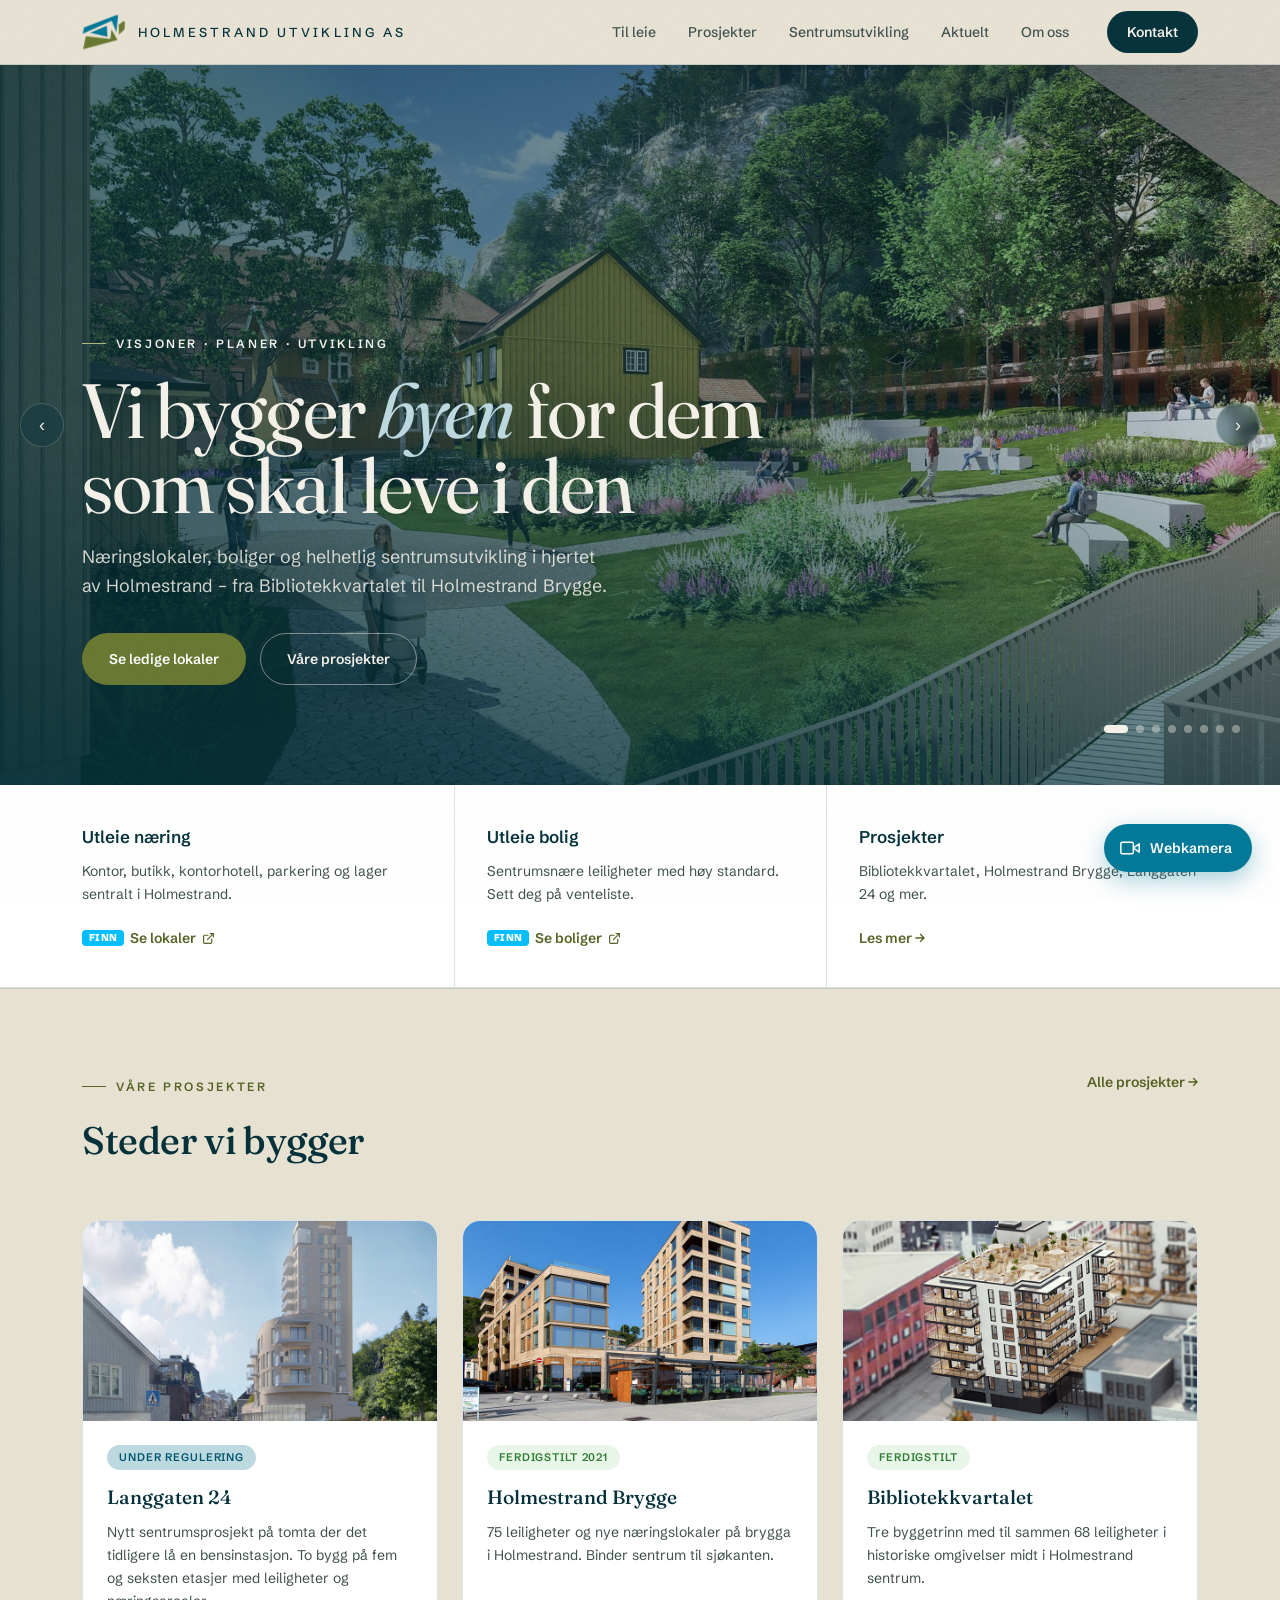
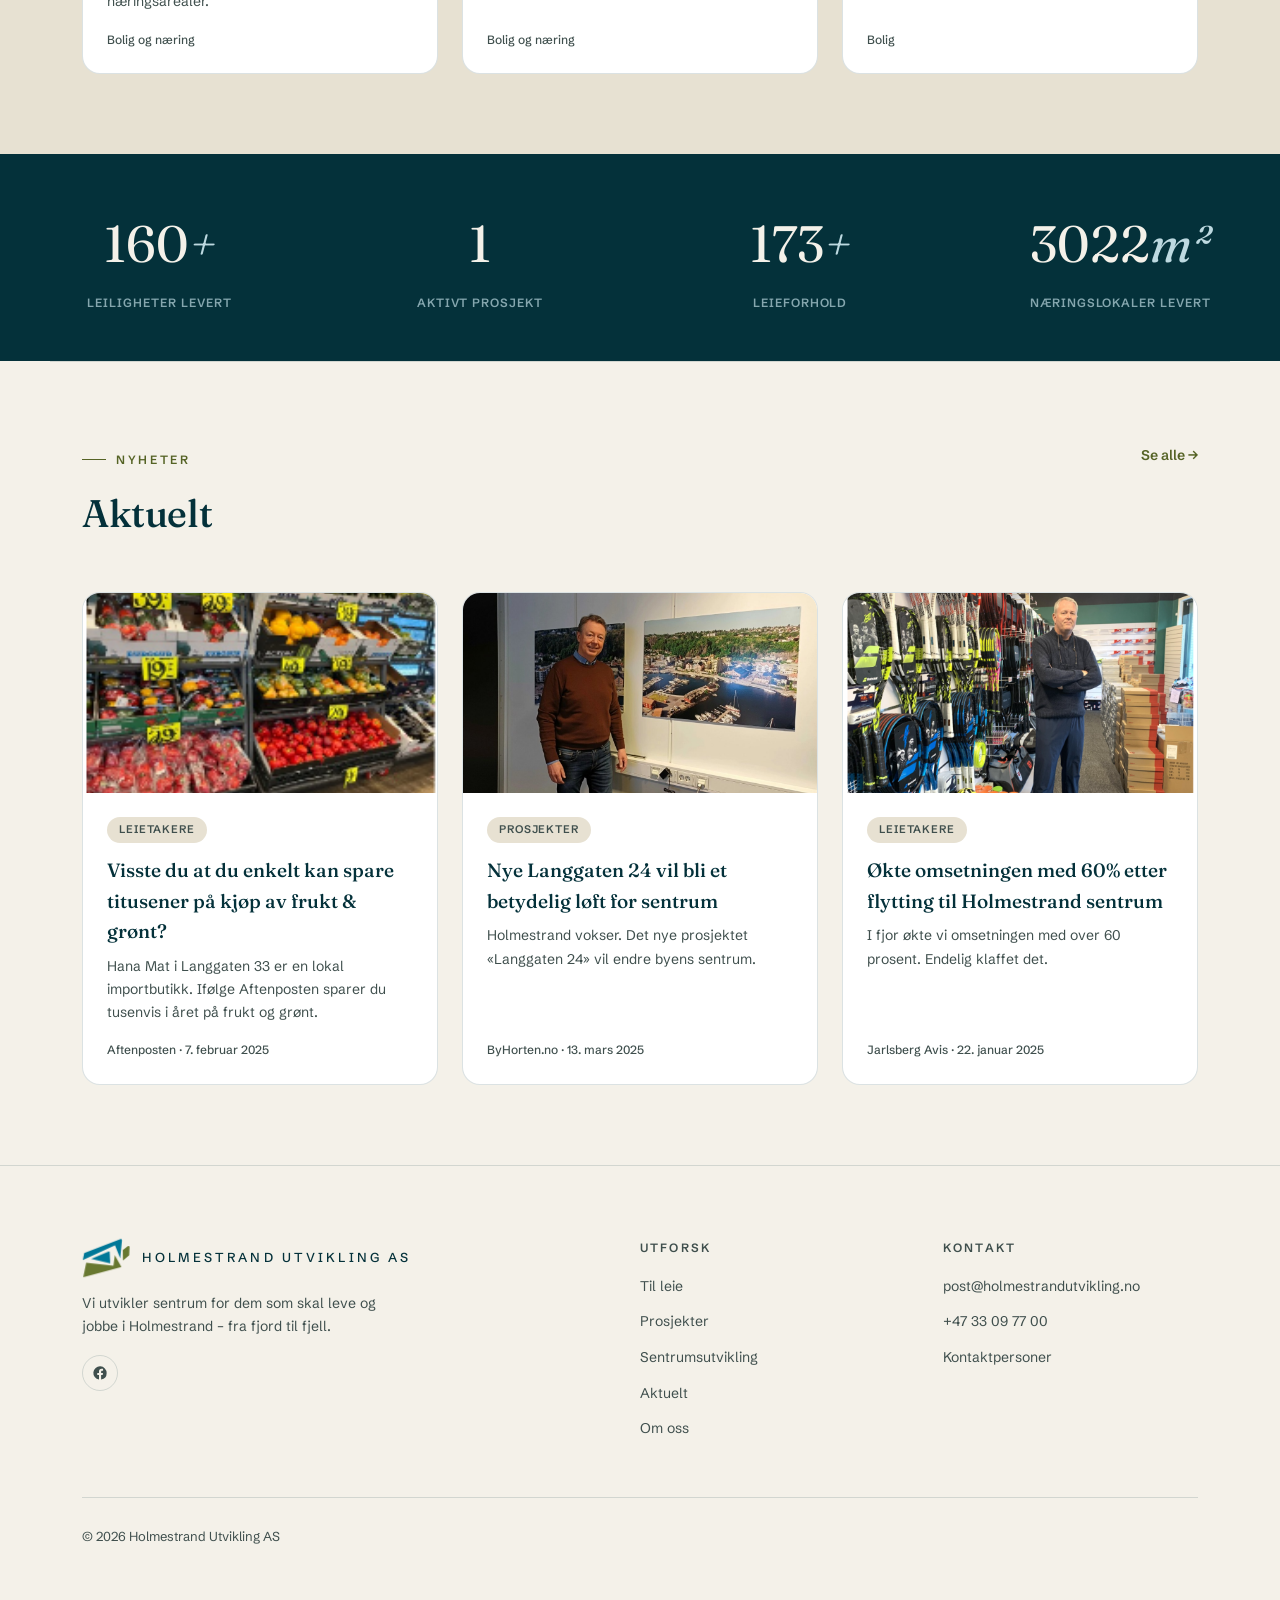
==== commit 2bb2129a: "Design-kritikk: hero-eyebrow, avisrest i nyhetsbilde, <main>/skip-link, mobil-FAB - Hero: eyebrow i " ====
--- a/index.html
+++ b/index.html
@@ -49,8 +49,9 @@
     display: flex; flex-direction: column; justify-content: flex-end;
     padding-bottom: 100px;
   }
-  .hero .eyebrow { color: rgba(174,184,123,.92); }
-  .hero .eyebrow::before { background: rgba(174,184,123,.92); }
+  /* Lys tekst + myk mørk skygge: lesbar mot alle 8 bildene, også de lyse partiene. */
+  .hero .eyebrow { color: var(--paper); text-shadow: 0 1px 12px rgba(4,49,58,.85), 0 0 3px rgba(4,49,58,.5); }
+  .hero .eyebrow::before { background: #aeb87b; box-shadow: 0 0 6px rgba(4,49,58,.6); }
   .hero h1 {
     font-family: var(--serif); font-weight: 400;
     font-size: clamp(2.6rem, 6vw, 5rem); line-height: .98; letter-spacing: -.025em;
@@ -182,6 +183,8 @@
 <div id="site-nav"></div>
 <script>try{var c=sessionStorage.getItem("hut-partial:partials/nav.html");if(c){document.getElementById("site-nav").outerHTML=c;var a=document.querySelector('.nav a[data-page="'+document.body.dataset.page+'"]');if(a){a.classList.add("active");a.setAttribute("aria-current","page")}}}catch(e){}</script>
 
+<main id="main" tabindex="-1">
+
 <!-- Hero-karusell -->
 <section class="hero">
   <div class="hero-slides">
@@ -294,6 +297,8 @@
   </div>
   <div class="prosjekt-grid" id="news-preview-grid"></div>
 </section>
+
+</main>
 
 <div id="site-footer"></div>
 
--- a/style.css
+++ b/style.css
@@ -136,6 +136,14 @@
 }
 
 /* ===== Nav ===== */
+.skip-link {
+  position: absolute; left: 16px; top: -64px; z-index: 600;
+  background: var(--ink); color: var(--paper);
+  font-size: 14px; font-weight: 600; padding: 10px 18px; border-radius: 100px;
+  transition: top .15s;
+}
+.skip-link:focus { top: 8px; }
+main:focus { outline: none; }
 #site-nav { min-height: 64px; }
 .nav {
   position: sticky; top: 0; z-index: 50;
@@ -333,7 +341,9 @@
 
 @media (max-width: 600px) {
   .webcam-fab span { display: none; }
-  .webcam-fab { padding: 14px; border-radius: 50%; bottom: 20px; right: 20px; }
+  .webcam-fab { padding: 14px; border-radius: 50%; bottom: 20px; right: 20px; transition: background .25s, transform .3s, opacity .3s, box-shadow .25s; }
+  /* Knappen dekker tekst i høyremarginen: skjules ved scroll nedover, vises ved scroll oppover (main.js). */
+  .webcam-fab.is-hidden { transform: translateY(calc(100% + 32px)); opacity: 0; pointer-events: none; }
   .webcam-modal { border-radius: 16px; }
 }
 
@@ -352,7 +362,7 @@
   .prow:hover .prow-img img, .mini-card:hover .mini-card-img img {
     transform: none !important;
   }
-  .webcam-modal, .hero-slide { transition: none !important; }
+  .webcam-modal, .hero-slide, .webcam-fab { transition: none !important; }
   .hut-fp, .hut-nr-bg, .kart-legende li { transition: none !important; }
 
   /* Logo: ingen 3D-spinn – bitene toner bare rolig inn */
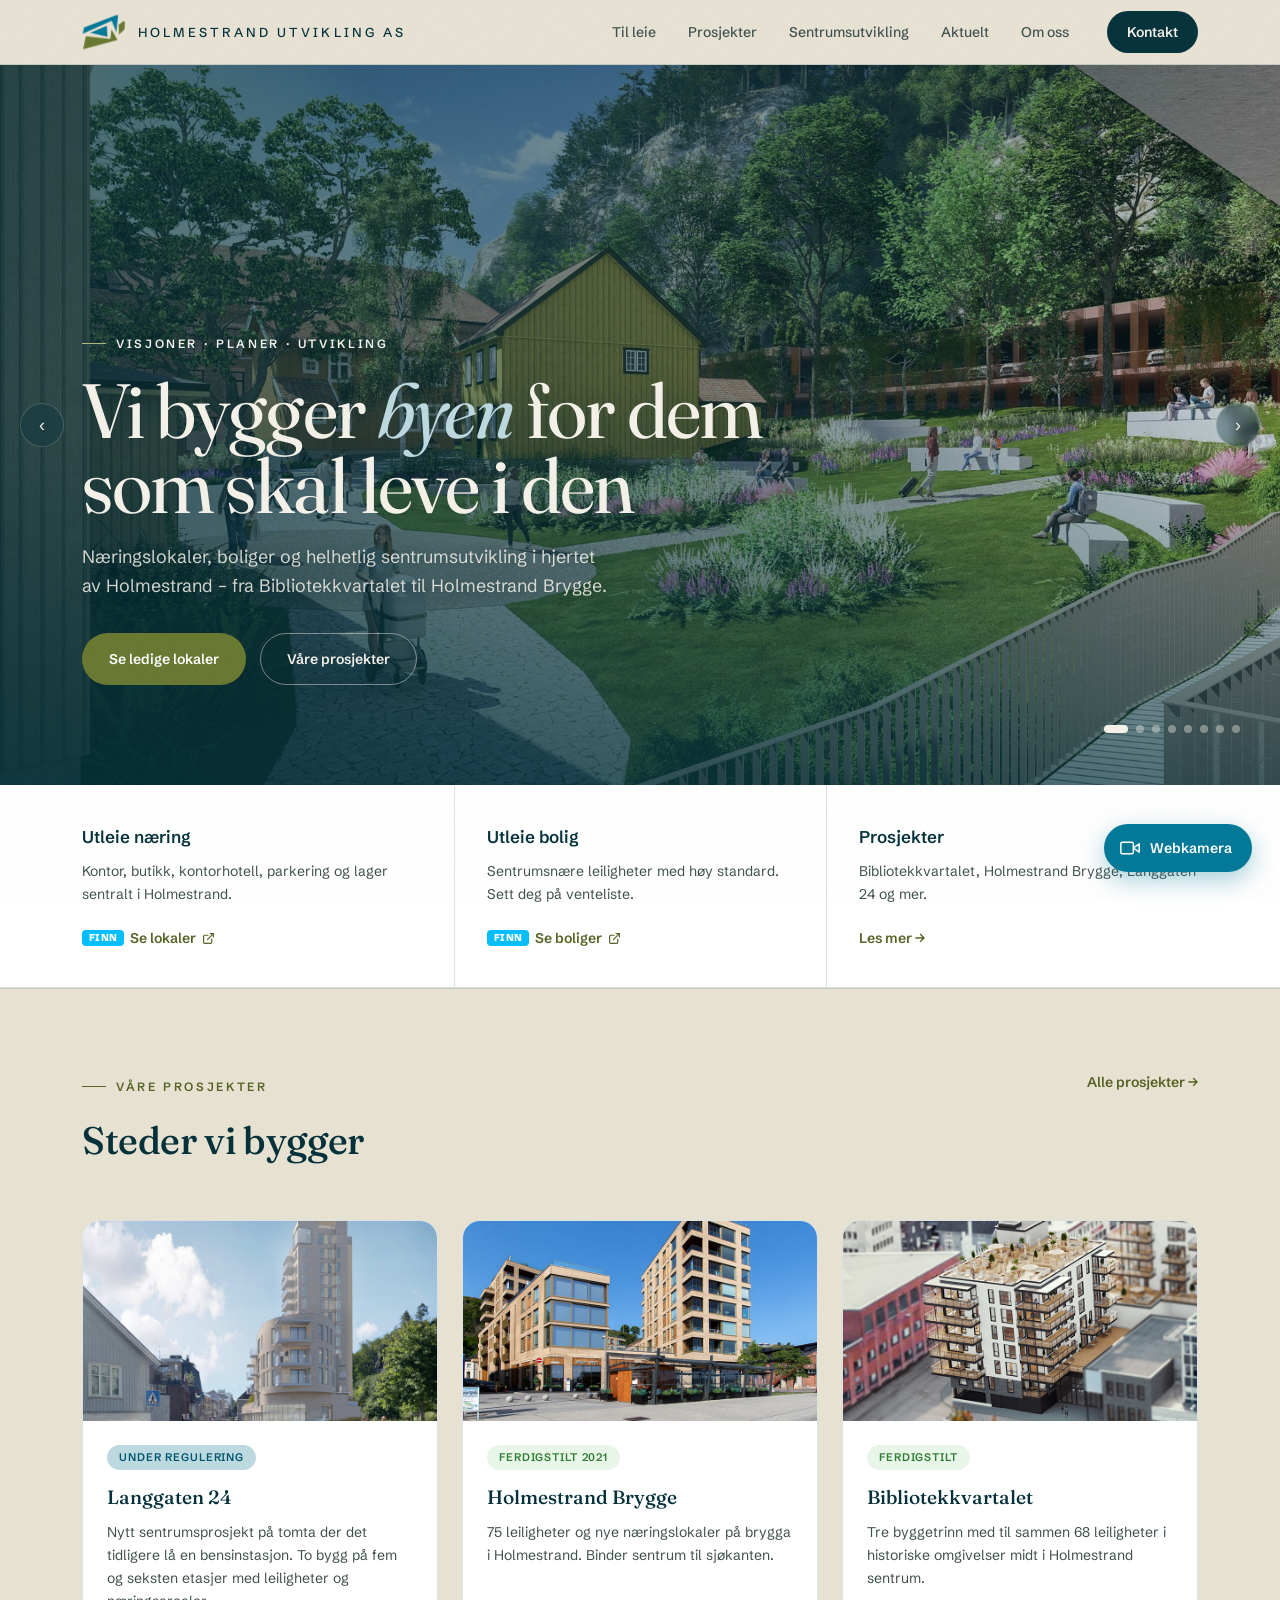
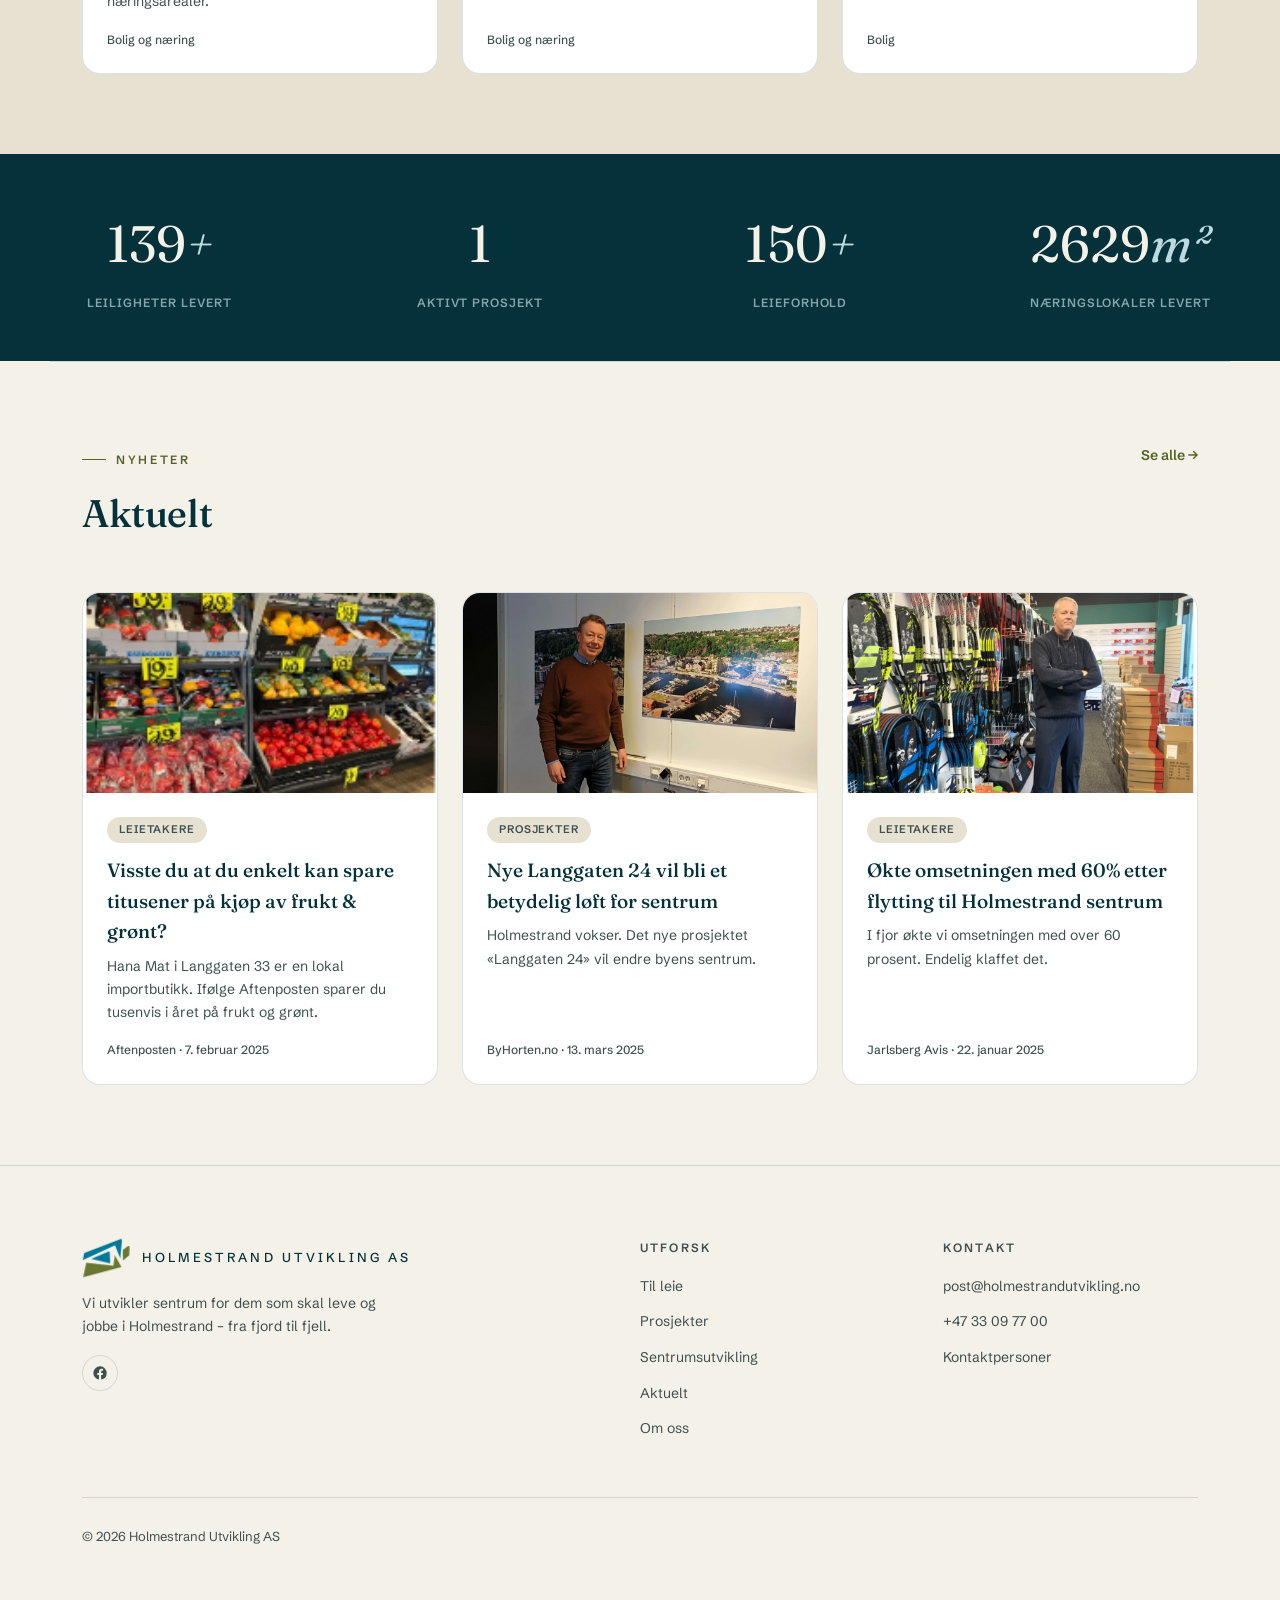
==== commit c0f8d71a: "Hero: vis mer av bunnen på slide 2 via object-position Stående bilde (1800x1920) ble beskåret til et" ====
--- a/index.html
+++ b/index.html
@@ -30,6 +30,8 @@
   .hero-slide img {
     position: absolute; inset: 0;
     width: 100%; height: 100%; object-fit: cover; display: block;
+    /* Utsnittet i cover-beskjæringen. Stående/høye bilder overstyrer med --pos på .hero-slide. */
+    object-position: var(--pos, 50% 50%);
   }
   /* Forrige slide blir stående ugjennomsiktig UNDER den innkommende mens den
      fader inn -> crossfaden dipper aldri ned til bakgrunnen (ingen hvit blink). */
@@ -189,7 +191,7 @@
 <section class="hero">
   <div class="hero-slides">
     <div class="hero-slide active"><img src="Prosjekter/Karusell/Langgaten24.0.jpg" alt="Illustrasjon av Langgaten 24-prosjektet i Holmestrand" fetchpriority="high"></div>
-    <div class="hero-slide"><img src="Prosjekter/Karusell/Langgaten24.1.jpg" alt="" loading="lazy"></div>
+    <div class="hero-slide" style="--pos:62% 75%"><img src="Prosjekter/Karusell/Langgaten24.1.jpg" alt="" loading="lazy"></div>
     <div class="hero-slide"><img src="Prosjekter/Karusell/Langgaten24.2.jpg" alt="" loading="lazy"></div>
     <div class="hero-slide"><img src="Prosjekter/Karusell/Langgaten24.3.jpg" alt="" loading="lazy"></div>
     <div class="hero-slide"><img src="Prosjekter/Karusell/Langgaten24.4.jpg" alt="" loading="lazy"></div>
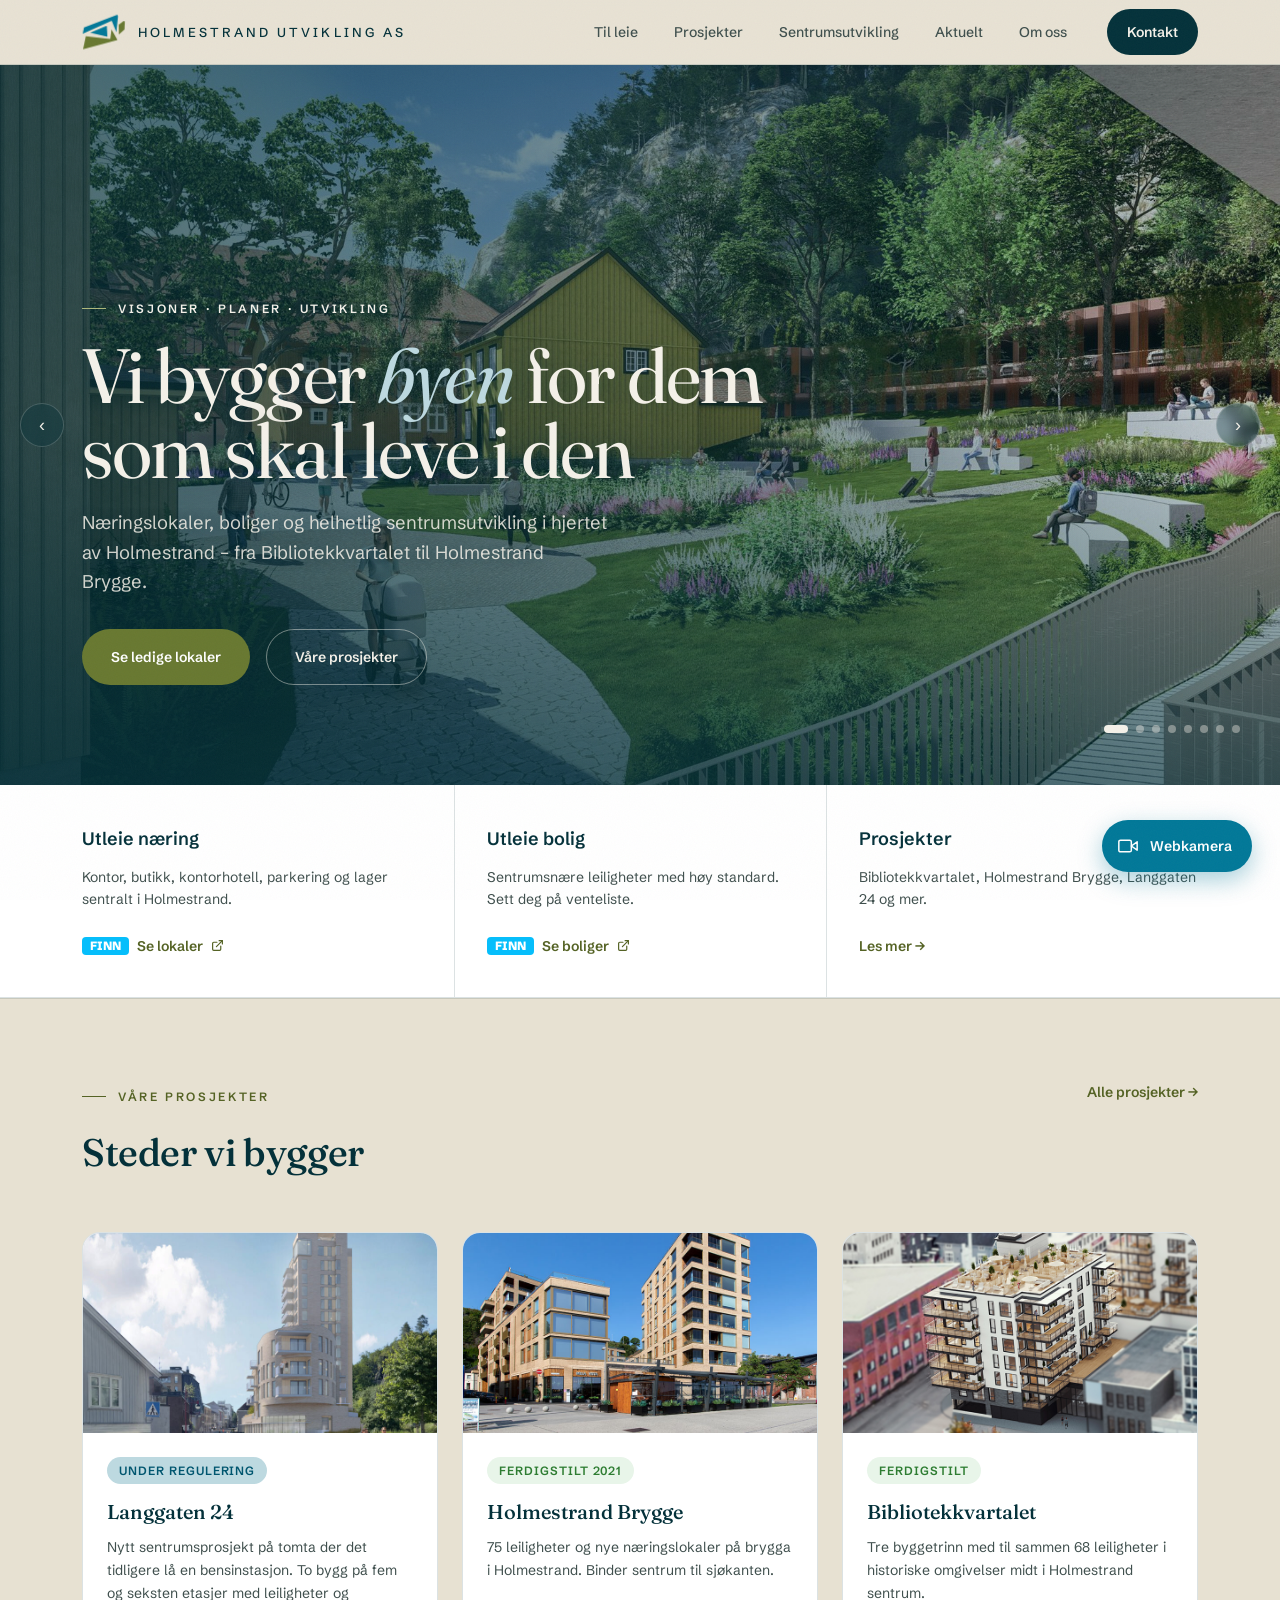
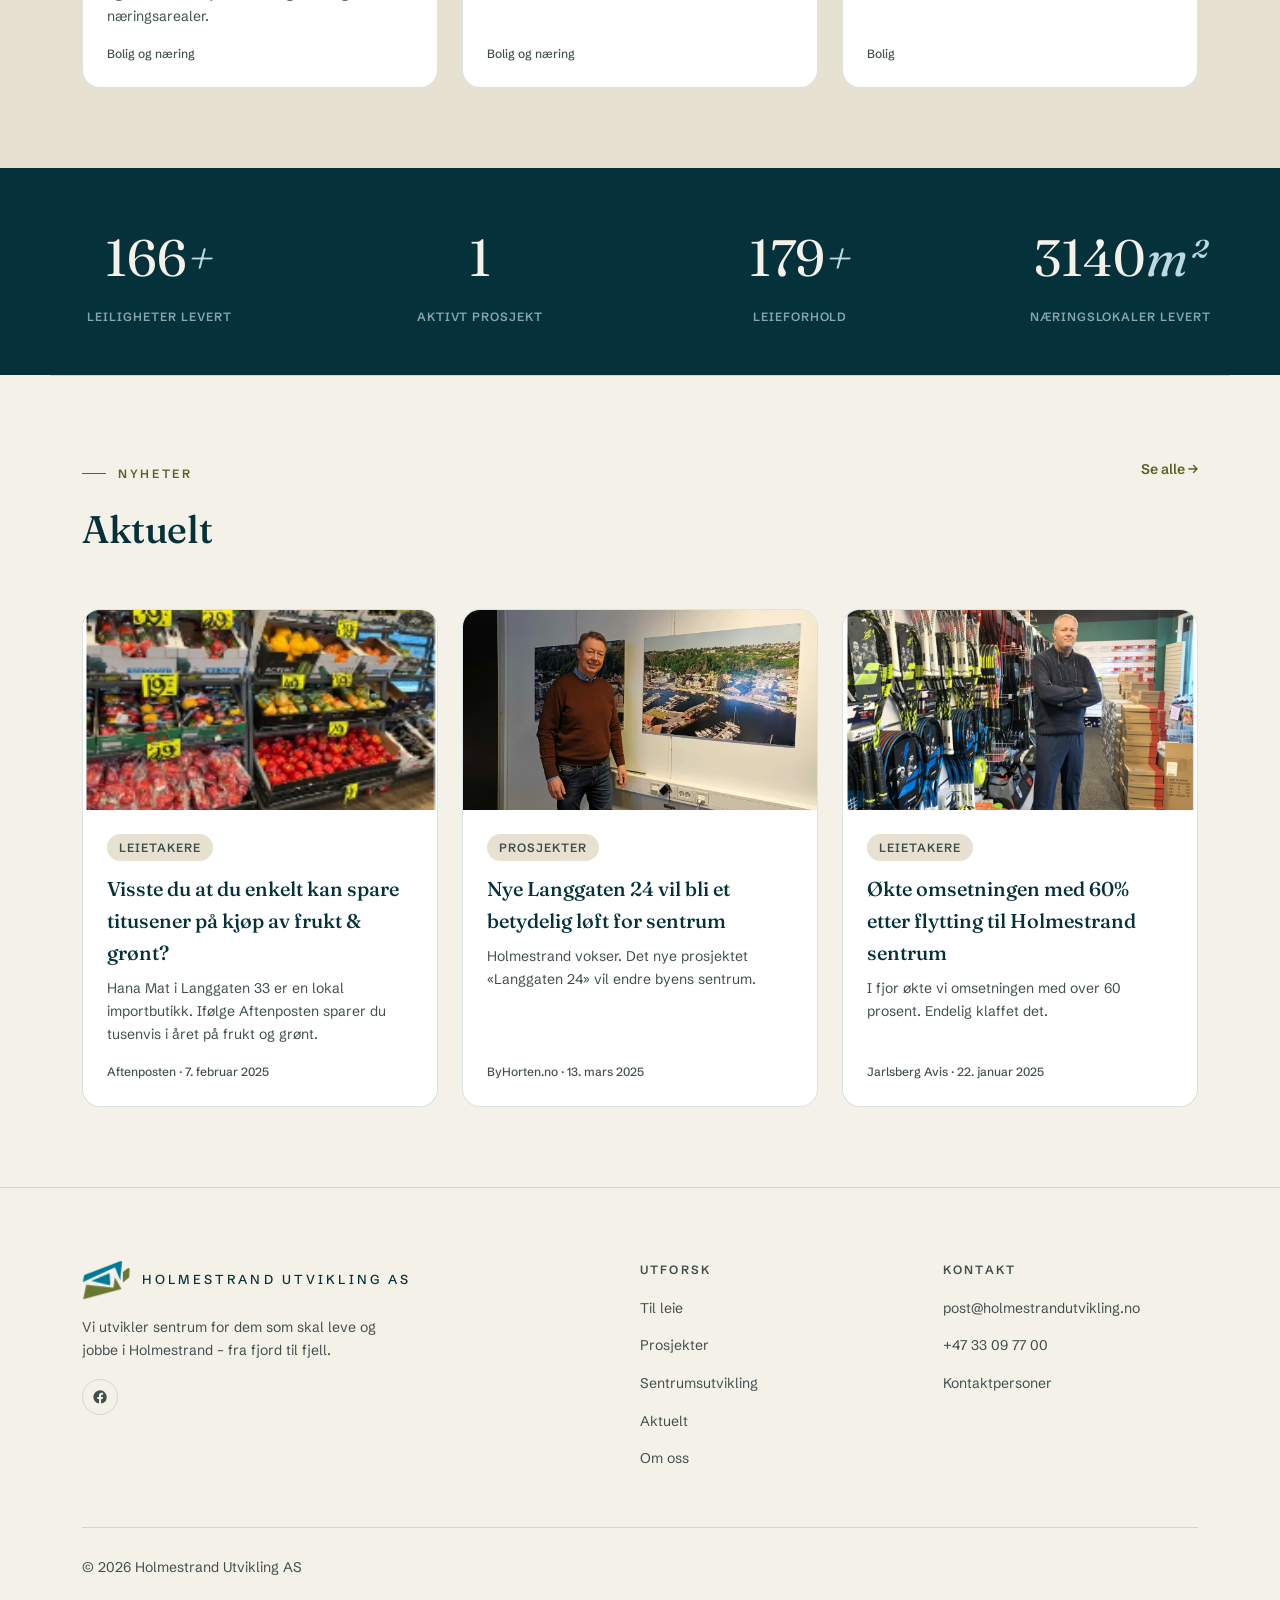
==== commit 43d75153: "CSS: alt i style.css, skrift- og avstandsskala, klasser i stedet for inline style - Flytt all inline" ====
--- a/index.html
+++ b/index.html
@@ -12,173 +12,6 @@
 <link rel="preconnect" href="https://fonts.gstatic.com" crossorigin>
 <link href="https://fonts.googleapis.com/css2?family=Fraunces:ital,opsz,wght@0,9..144,300..700;1,9..144,400&family=Schibsted+Grotesk:wght@400;500;600;700&display=swap" rel="stylesheet">
 <link rel="stylesheet" href="style.css">
-<style>
-  /* Hero-karusell */
-  .hero {
-    position: relative; overflow: hidden; color: var(--paper);
-    height: clamp(520px, 80vh, 860px);
-    touch-action: pan-y;
-    background: var(--ink); /* aldri hvit gjennomlysning bak/mellom slides */
-  }
-
-  /* Slides */
-  .hero-slides { position: absolute; inset: 0; }
-  .hero-slide {
-    position: absolute; inset: 0;
-    opacity: 0; transition: opacity 0.6s ease-in-out;
-  }
-  .hero-slide img {
-    position: absolute; inset: 0;
-    width: 100%; height: 100%; object-fit: cover; display: block;
-    /* Utsnittet i cover-beskjæringen. Stående/høye bilder overstyrer med --pos på .hero-slide. */
-    object-position: var(--pos, 50% 50%);
-  }
-  /* Forrige slide blir stående ugjennomsiktig UNDER den innkommende mens den
-     fader inn -> crossfaden dipper aldri ned til bakgrunnen (ingen hvit blink). */
-  .hero-slide.prev { opacity: 1; z-index: 1; }
-  .hero-slide.active { opacity: 1; z-index: 2; }
-  /* Dark gradient overlay so text is always readable */
-  .hero-slide::after {
-    content: ""; position: absolute; inset: 0;
-    background:
-      linear-gradient(to top, rgba(4,49,58,.62) 0%, rgba(4,49,58,0) 52%),
-      linear-gradient(105deg, rgba(4,49,58,.74) 0%, rgba(4,49,58,.45) 62%, rgba(4,49,58,.12) 100%);
-  }
-
-  /* Text content */
-  .hero-inner {
-    position: absolute; inset: 0; z-index: 2;
-    display: flex; flex-direction: column; justify-content: flex-end;
-    padding-bottom: 100px;
-  }
-  /* Lys tekst + myk mørk skygge: lesbar mot alle 8 bildene, også de lyse partiene. */
-  .hero .eyebrow { color: var(--paper); text-shadow: 0 1px 12px rgba(4,49,58,.85), 0 0 3px rgba(4,49,58,.5); }
-  .hero .eyebrow::before { background: #aeb87b; box-shadow: 0 0 6px rgba(4,49,58,.6); }
-  .hero h1 {
-    font-family: var(--serif); font-weight: 400;
-    font-size: clamp(2.6rem, 6vw, 5rem); line-height: .98; letter-spacing: -.025em;
-    margin: 20px 0 0; max-width: 16ch;
-    text-shadow: 0 2px 24px rgba(4,49,58,.4);
-  }
-  .hero h1 em { font-style: italic; color: var(--mist); }
-  .hero .lead {
-    font-size: clamp(.95rem, 1.4vw, 1.15rem); color: rgba(244,241,233,.85);
-    max-width: 48ch; margin-top: 20px;
-    text-shadow: 0 1px 12px rgba(4,49,58,.5);
-  }
-  .hero-btns { display: flex; gap: 14px; margin-top: 32px; flex-wrap: wrap; }
-
-  /* Dots */
-  .hero-dots {
-    position: absolute; bottom: 52px; right: 40px; z-index: 4;
-    display: flex; gap: 8px; align-items: center;
-  }
-  .hero-dot {
-    width: 8px; height: 8px; border-radius: 100px;
-    background: rgba(244,241,233,.4); border: none; cursor: pointer; padding: 0;
-    transition: background .3s, width .3s;
-  }
-  .hero-dot.active { background: var(--paper); width: 24px; }
-
-  /* Prev/next arrows */
-  .hero-arrow {
-    position: absolute; top: 50%; transform: translateY(-50%); z-index: 4;
-    background: rgba(4,49,58,.35); backdrop-filter: blur(6px);
-    border: 1px solid rgba(244,241,233,.2); color: var(--paper);
-    width: 44px; height: 44px; border-radius: 50%; cursor: pointer;
-    display: flex; align-items: center; justify-content: center;
-    transition: background .25s; font-size: 18px;
-  }
-  .hero-arrow:hover { background: rgba(4,49,58,.6); }
-  .hero-arrow.prev { left: 20px; }
-  .hero-arrow.next { right: 20px; }
-
-  @media (max-width: 600px) {
-    .hero { height: clamp(420px, 75vh, 600px); }
-    .hero-inner { padding-bottom: 80px; }
-    .hero-arrow { display: none; }
-    .hero-dots { right: 20px; }
-  }
-
-  /* Quick cards */
-  /* Hvit stripe i full bredde; selve kortene ligger i samme kolonne som resten av siden (.wrap). */
-  .quick-band { background: #fff; border-bottom: 1px solid var(--line); }
-  .quick-cards { max-width: 1180px; margin: 0 auto; padding: 0 32px; display: grid; grid-template-columns: repeat(3, 1fr); }
-  .qcard { padding: 38px 32px; display: flex; flex-direction: column; border-left: 1px solid var(--line); }
-  .qcard:first-child { border-left: none; padding-left: 0; }
-  .qcard:last-child { padding-right: 0; }
-  .qcard:hover h3 { color: var(--fjord); }
-  .qcard h3 { font-size: 17px; font-weight: 600; margin: 0 0 10px; }
-  .qcard p { font-size: 14px; color: var(--ink-soft); flex: 1; }
-  .qcard .arrow { margin-top: 22px; font-size: 14px; font-weight: 600; color: var(--ember-text); display: inline-flex; align-items: center; gap: 6px; transition: gap .2s; }
-  .qcard:hover .arrow { gap: 10px; }
-  .finn-badge {
-    background: #06BEFB; color: #fff;
-    font-size: 10px; font-weight: 800; letter-spacing: .03em;
-    padding: 3px 7px; border-radius: 4px; line-height: 1;
-  }
-
-  /* Prosjekter */
-  .prosjekt-grid { display: grid; grid-template-columns: repeat(3, 1fr); gap: 24px; }
-  .pcard { background: #fff; border: 1px solid var(--line); border-radius: 18px; overflow: hidden; transition: transform .3s, box-shadow .3s; display: flex; flex-direction: column; }
-  .pcard:hover { transform: translateY(-4px); box-shadow: 0 24px 48px -16px rgba(4,49,58,.18); }
-  .pcard-img {
-    height: 200px; position: relative; overflow: hidden;
-    background: linear-gradient(135deg, #003a49, #007898);
-    flex-shrink: 0;
-  }
-  .pcard-img img { width: 100%; height: 100%; object-fit: cover; display: block; transition: transform .5s ease; }
-  .pcard:hover .pcard-img img { transform: scale(1.05); }
-  .pcard-body { padding: 24px; flex: 1; display: flex; flex-direction: column; }
-  .pcard-body .pill { margin-bottom: 12px; display: inline-block; align-self: flex-start; }
-  .pcard-body h3 { font-family: var(--serif); font-weight: 500; font-size: 1.2rem; margin-bottom: 8px; }
-  .pcard-body p { font-size: 14px; color: var(--ink-soft); line-height: 1.65; }
-  .pcard-meta { display: flex; gap: 12px; margin-top: auto; padding-top: 16px; flex-wrap: wrap; }
-  .pcard-meta span { font-size: 12px; color: var(--ink-soft); font-weight: 500; }
-
-  /* Stats */
-  .stats { display: grid; grid-template-columns: repeat(4, 1fr); gap: 1px; background: var(--ink); border-top: 1px solid var(--ink); border-bottom: 1px solid var(--ink); }
-  .stat { background: var(--ink); color: var(--paper); padding: 48px 36px; text-align: center; }
-  .stat .tall { font-family: var(--serif); font-size: clamp(2.2rem, 4vw, 3.4rem); font-weight: 400; }
-  .stat .tall em { font-style: italic; color: var(--mist); }
-  .stat p { font-size: 12px; color: rgba(188,217,224,.7); margin-top: 8px; letter-spacing: .08em; text-transform: uppercase; font-weight: 600; }
-
-  /* Lokaler list */
-  .lokale-list { display: flex; flex-direction: column; gap: 1px; background: var(--line); border: 1px solid var(--line); border-radius: 16px; overflow: hidden; }
-  .lokale-row { background: #fff; padding: 24px 28px; display: flex; align-items: center; gap: 20px; transition: background .2s; }
-  .lokale-row:hover { background: var(--paper); }
-  .lokale-thumb {
-    width: 60px; height: 60px; border-radius: 12px; flex-shrink: 0;
-    background: linear-gradient(135deg, var(--fjord), var(--ink));
-    display: flex; align-items: center; justify-content: center;
-  }
-  .lokale-thumb.bolig { background: linear-gradient(135deg, var(--ember), var(--ink)); }
-  .lokale-thumb svg { width: 24px; height: 24px; fill: rgba(244,241,233,.75); }
-  .lokale-info { flex: 1; min-width: 0; }
-  .lokale-info h4 { font-size: 15px; font-weight: 600; margin-bottom: 3px; white-space: nowrap; overflow: hidden; text-overflow: ellipsis; }
-  .lokale-info p { font-size: 13px; color: var(--ink-soft); }
-  .lokale-arrow { font-size: 20px; color: var(--sand-deep); flex-shrink: 0; }
-
-  @media (max-width: 860px) {
-    .quick-cards { grid-template-columns: 1fr; }
-    .qcard, .qcard:first-child, .qcard:last-child { border-left: none; border-top: 1px solid var(--line); padding: 24px 0; }
-    .qcard:first-child { border-top: none; }
-  }
-  @media (max-width: 900px) {
-    .prosjekt-grid { grid-template-columns: 1fr 1fr; }
-    .stats { grid-template-columns: repeat(2, 1fr); }
-  }
-  @media (max-width: 600px) {
-    .hero { height: clamp(400px, 72vh, 560px); }
-    .hero-inner { padding-bottom: 72px; }
-    .quick-cards { padding: 0 20px; }
-    .prosjekt-grid { grid-template-columns: 1fr; }
-    .stats { grid-template-columns: 1fr 1fr; }
-    .stat { padding: 32px 20px; }
-    .lokale-row { padding: 16px 18px; gap: 14px; }
-    .lokale-thumb { width: 48px; height: 48px; }
-  }
-</style>
 </head>
 <body data-page="hjem">
 
@@ -230,7 +63,7 @@
     <div class="arrow">
       <span class="finn-badge">FINN</span>
       Se lokaler
-      <svg viewBox="0 0 24 24" fill="none" stroke="currentColor" stroke-width="2.2" stroke-linecap="round" stroke-linejoin="round" style="width:13px;height:13px;flex-shrink:0"><path d="M18 13v6a2 2 0 0 1-2 2H5a2 2 0 0 1-2-2V8a2 2 0 0 1 2-2h6"/><polyline points="15 3 21 3 21 9"/><line x1="10" y1="14" x2="21" y2="3"/></svg>
+      <svg viewBox="0 0 24 24" fill="none" stroke="currentColor" stroke-width="2.2" stroke-linecap="round" stroke-linejoin="round"><path d="M18 13v6a2 2 0 0 1-2 2H5a2 2 0 0 1-2-2V8a2 2 0 0 1 2-2h6"/><polyline points="15 3 21 3 21 9"/><line x1="10" y1="14" x2="21" y2="3"/></svg>
     </div>
   </a>
   <a href="https://www.finn.no/realestate/lettings/search.html?orgId=707555245"
@@ -240,7 +73,7 @@
     <div class="arrow">
       <span class="finn-badge">FINN</span>
       Se boliger
-      <svg viewBox="0 0 24 24" fill="none" stroke="currentColor" stroke-width="2.2" stroke-linecap="round" stroke-linejoin="round" style="width:13px;height:13px;flex-shrink:0"><path d="M18 13v6a2 2 0 0 1-2 2H5a2 2 0 0 1-2-2V8a2 2 0 0 1 2-2h6"/><polyline points="15 3 21 3 21 9"/><line x1="10" y1="14" x2="21" y2="3"/></svg>
+      <svg viewBox="0 0 24 24" fill="none" stroke="currentColor" stroke-width="2.2" stroke-linecap="round" stroke-linejoin="round"><path d="M18 13v6a2 2 0 0 1-2 2H5a2 2 0 0 1-2-2V8a2 2 0 0 1 2-2h6"/><polyline points="15 3 21 3 21 9"/><line x1="10" y1="14" x2="21" y2="3"/></svg>
     </div>
   </a>
   <a href="prosjekter.html" class="qcard">
@@ -257,7 +90,7 @@
   <div class="wrap">
     <div class="section-head reveal">
       <div>
-        <div class="eyebrow" style="margin-bottom:14px">Våre prosjekter</div>
+        <div class="eyebrow eyebrow-gap">Våre prosjekter</div>
         <h2>Steder vi bygger</h2>
       </div>
       <a href="prosjekter.html" class="link-all">Alle prosjekter →</a>
@@ -292,7 +125,7 @@
 <section class="section wrap">
   <div class="section-head reveal">
     <div>
-      <div class="eyebrow" style="margin-bottom:14px">Nyheter</div>
+      <div class="eyebrow eyebrow-gap">Nyheter</div>
       <h2>Aktuelt</h2>
     </div>
     <a href="nyheter.html" class="link-all">Se alle →</a>
--- a/style.css
+++ b/style.css
@@ -12,6 +12,37 @@
   --ember: #687830;
   --ember-text: #556325;   /* mørkere mosegrønt for liten tekst – AA mot --paper/--sand/#fff */
   --line: rgba(4,49,58,.14);
+  /* Skriftskala. Brødtekst-/UI-trinn i rem (følger brukerens nettleser-innstilling). */
+  --fs-xs: .75rem;      /* 12px – eyebrow, pills, labels, meta */
+  --fs-sm: .875rem;     /* 14px – knapper, nav, kort-/sekundærtekst */
+  --fs-md: 1rem;        /* 16px – brødtekst */
+  --fs-lg: 1.125rem;    /* 18px – korttitler, små overskrifter */
+  --fs-xl: 1.25rem;     /* 20px – større korttitler */
+  --fs-lead: clamp(1rem, 1.5vw, 1.15rem);
+  --fs-h3: clamp(1.3rem, 2.2vw, 1.9rem);
+  --fs-h2: clamp(1.8rem, 3vw, 2.8rem);
+  --fs-display: clamp(2.2rem, 4vw, 3.4rem);  /* tall i statistikk, artikkel-tittel, om-oss-h1 */
+  --fs-h1: clamp(2.4rem, 5vw, 4rem);         /* sidehode */
+  --fs-hero: clamp(2.6rem, 6vw, 5rem);       /* forsidens hero */
+  /* Avstandsskala på 4px-rutenett: --sp-N = N × 4px. Hårlinjer (1–3px) og enkelte store verdier står som rå px. */
+  --sp-1: 4px;
+  --sp-2: 8px;
+  --sp-3: 12px;
+  --sp-4: 16px;
+  --sp-5: 20px;
+  --sp-6: 24px;
+  --sp-7: 28px;
+  --sp-8: 32px;
+  --sp-9: 36px;
+  --sp-10: 40px;
+  --sp-11: 44px;
+  --sp-12: 48px;
+  --sp-13: 52px;
+  --sp-14: 56px;
+  --sp-16: 64px;
+  --sp-18: 72px;
+  --sp-20: 80px;
+  --sp-24: 96px;
   --serif: "Fraunces", Georgia, serif;
   --sans: "Schibsted Grotesk", -apple-system, sans-serif;
 }
@@ -32,12 +63,17 @@
 a { text-decoration: none; color: inherit; }
 
 /* Layout */
-.wrap { max-width: 1180px; margin: 0 auto; padding: 0 32px; }
+.wrap { max-width: 1180px; margin: 0 auto; padding: 0 var(--sp-8); }
 /* Seksjonsskille */
 .section-divider { height: 80px; background: var(--ink); }
 
 /* Seksjon på sand-flate (veksler med --paper) */
 .section-sand { background: var(--sand); }
+/* Seksjon som følger rett etter en side-hero: ingen topplinje/-padding. Dobbel klasse så den slår mobilens .section-padding. */
+.section.section-flush { padding-top: 0; border-top: none; }
+.section.section-first { padding-top: var(--sp-12); border-top: none; }
+.eyebrow-gap { margin-bottom: var(--sp-4); }
+.nowrap { white-space: nowrap; }
 
 /* Gatemønster-stripe */
 .star-strip {
@@ -54,16 +90,16 @@
   display: block;
 }
 
-.section { padding-top: 80px; padding-bottom: 80px; border-top: 1px solid var(--line); }
-.section-head { display: flex; align-items: baseline; justify-content: space-between; flex-wrap: wrap; gap: 12px; margin-bottom: 48px; }
-.section-head h2 { font-family: var(--serif); font-weight: 500; font-size: clamp(1.8rem, 3vw, 2.6rem); letter-spacing: -.01em; }
-.section-head .link-all { font-size: 14px; font-weight: 600; color: var(--ember-text); transition: gap .2s; display: inline-flex; align-items: center; gap: 6px; }
-.section-head .link-all:hover { gap: 10px; }
+.section { padding-top: var(--sp-20); padding-bottom: var(--sp-20); border-top: 1px solid var(--line); }
+.section-head { display: flex; align-items: baseline; justify-content: space-between; flex-wrap: wrap; gap: var(--sp-3); margin-bottom: var(--sp-12); }
+.section-head h2 { font-family: var(--serif); font-weight: 500; font-size: var(--fs-h2); letter-spacing: -.01em; }
+.section-head .link-all { font-size: var(--fs-sm); font-weight: 600; color: var(--ember-text); transition: gap .2s; display: inline-flex; align-items: center; gap: var(--sp-2); }
+.section-head .link-all:hover { gap: var(--sp-3); }
 
 /* Eyebrow */
 .eyebrow {
-  font-size: 12px; font-weight: 600; letter-spacing: .22em; text-transform: uppercase;
-  color: var(--ember-text); display: inline-flex; align-items: center; gap: 10px;
+  font-size: var(--fs-xs); font-weight: 600; letter-spacing: .22em; text-transform: uppercase;
+  color: var(--ember-text); display: inline-flex; align-items: center; gap: var(--sp-3);
 }
 .eyebrow::before { content: ""; width: 24px; height: 1px; background: var(--ember-text); }
 
@@ -82,7 +118,7 @@
 
 /* Buttons */
 .btn {
-  font-size: 14px; font-weight: 600; padding: 14px 26px; border-radius: 100px;
+  font-size: var(--fs-sm); font-weight: 600; padding: var(--sp-4) var(--sp-7); border-radius: 100px;
   cursor: pointer; border: 1px solid transparent;
   transition: transform .25s, background .25s, color .25s;
   display: inline-block; text-align: center;
@@ -99,8 +135,8 @@
 
 /* Pill */
 .pill {
-  display: inline-block; font-size: 11px; font-weight: 600; letter-spacing: .08em;
-  text-transform: uppercase; padding: 4px 12px; border-radius: 100px;
+  display: inline-block; font-size: var(--fs-xs); font-weight: 600; letter-spacing: .08em;
+  text-transform: uppercase; padding: var(--sp-1) var(--sp-3); border-radius: 100px;
 }
 .pill-ledig { background: #e8f5e9; color: #2e7d32; }
 .pill-venteliste { background: #fff3e0; color: #b34100; }
@@ -109,7 +145,7 @@
 .pill-ferdig { background: #e8f5e9; color: #2e7d32; }
 
 /* ===== Logo / merke ===== */
-.hut-brand { display: flex; align-items: center; gap: 12px; }
+.hut-brand { display: flex; align-items: center; gap: var(--sp-3); }
 .hut-brand-text {
   font-weight: 500; font-size: 13px; line-height: 1.15;
   letter-spacing: .24em; text-transform: uppercase; color: var(--ink);
@@ -139,7 +175,7 @@
 .skip-link {
   position: absolute; left: 16px; top: -64px; z-index: 600;
   background: var(--ink); color: var(--paper);
-  font-size: 14px; font-weight: 600; padding: 10px 18px; border-radius: 100px;
+  font-size: var(--fs-sm); font-weight: 600; padding: var(--sp-3) var(--sp-5); border-radius: 100px;
   transition: top .15s;
 }
 .skip-link:focus { top: 8px; }
@@ -150,32 +186,32 @@
   background: rgba(231,225,210,.92); backdrop-filter: blur(14px);
   border-bottom: 1px solid var(--line);
 }
-.nav .wrap { display: flex; align-items: center; justify-content: space-between; height: 64px; gap: 24px; }
+.nav .wrap { display: flex; align-items: center; justify-content: space-between; height: 64px; gap: var(--sp-6); }
 .nav-logo { flex-shrink: 0; }
 .nav-logo .hut-logo-mark { height: 36px; }
-.nav-links { display: flex; align-items: center; gap: 4px; list-style: none; margin-left: auto; }
+.nav-links { display: flex; align-items: center; gap: var(--sp-1); list-style: none; margin-left: auto; }
 .nav-links a {
-  font-size: 14px; font-weight: 500; color: var(--ink-soft);
-  padding: 8px 14px; border-radius: 100px;
+  font-size: var(--fs-sm); font-weight: 500; color: var(--ink-soft);
+  padding: var(--sp-2) var(--sp-4); border-radius: 100px;
   transition: background .2s, color .2s;
 }
 .nav-links a:hover { background: var(--sand); color: var(--ink); }
 .nav-links a.active { background: var(--clay); color: var(--ink); font-weight: 600; }
 .nav-cta {
   background: var(--ink); color: var(--paper);
-  font-size: 14px; font-weight: 600; padding: 10px 20px; border-radius: 100px;
+  font-size: var(--fs-sm); font-weight: 600; padding: var(--sp-3) var(--sp-5); border-radius: 100px;
   transition: background .25s, transform .25s; white-space: nowrap;
 }
 .nav-cta:hover { background: var(--fjord); transform: translateY(-1px); }
 .nav-cta.active { background: var(--fjord); }
 
 /* ===== Footer ===== */
-.footer { padding: 72px 0 96px; border-top: 1px solid var(--line); }
-.footer-grid { display: grid; grid-template-columns: 2fr 1fr 1fr; gap: 48px; margin-bottom: 56px; }
-.footer-logo { margin-bottom: 14px; }
+.footer { padding: var(--sp-18) 0 var(--sp-24); border-top: 1px solid var(--line); }
+.footer-grid { display: grid; grid-template-columns: 2fr 1fr 1fr; gap: var(--sp-12); margin-bottom: var(--sp-14); }
+.footer-logo { margin-bottom: var(--sp-4); }
 .footer-logo .hut-logo-mark { height: 40px; }
-.footer-brand p { font-size: 14px; color: var(--ink-soft); max-width: 34ch; line-height: 1.7; }
-.footer-social { margin-top: 16px; }
+.footer-brand p { font-size: var(--fs-sm); color: var(--ink-soft); max-width: 34ch; line-height: 1.7; }
+.footer-social { margin-top: var(--sp-4); }
 .footer-social a {
   width: 36px; height: 36px; border: 1px solid var(--line); border-radius: 100px;
   display: flex; align-items: center; justify-content: center;
@@ -183,28 +219,28 @@
 }
 .footer-social a:hover { background: var(--sand); color: var(--fjord); }
 .footer-social svg { width: 16px; height: 16px; fill: currentColor; }
-.footer-col h4 { font-size: 12px; font-weight: 600; letter-spacing: .18em; text-transform: uppercase; color: var(--ink-soft); margin-bottom: 16px; }
-.footer-col ul { list-style: none; display: flex; flex-direction: column; gap: 10px; }
-.footer-col a { font-size: 14px; color: var(--ink-soft); transition: color .2s; }
+.footer-col h4 { font-size: var(--fs-xs); font-weight: 600; letter-spacing: .18em; text-transform: uppercase; color: var(--ink-soft); margin-bottom: var(--sp-4); }
+.footer-col ul { list-style: none; display: flex; flex-direction: column; gap: var(--sp-3); }
+.footer-col a { font-size: var(--fs-sm); color: var(--ink-soft); transition: color .2s; }
 .footer-col a:hover { color: var(--fjord); }
-.footer-bottom { display: flex; align-items: center; justify-content: space-between; flex-wrap: wrap; gap: 12px; padding-top: 28px; border-top: 1px solid var(--line); }
-.footer-bottom small { font-size: 13px; color: var(--ink-soft); }
+.footer-bottom { display: flex; align-items: center; justify-content: space-between; flex-wrap: wrap; gap: var(--sp-3); padding-top: var(--sp-7); border-top: 1px solid var(--line); }
+.footer-bottom small { font-size: var(--fs-sm); color: var(--ink-soft); }
 
 /* Page hero (inner pages) */
-.page-hero { padding-top: 80px; padding-bottom: 64px; }
-.page-hero .eyebrow { margin-bottom: 20px; }
-.page-hero h1 { font-family: var(--serif); font-weight: 400; font-size: clamp(2.4rem, 5vw, 4rem); line-height: 1; letter-spacing: -.02em; max-width: 18ch; }
+.page-hero { padding-top: var(--sp-20); padding-bottom: var(--sp-16); }
+.page-hero .eyebrow { margin-bottom: var(--sp-5); }
+.page-hero h1 { font-family: var(--serif); font-weight: 400; font-size: var(--fs-h1); line-height: 1; letter-spacing: -.02em; max-width: 18ch; }
 .page-hero h1 em { font-style: italic; color: var(--fjord); }
-.page-hero .lead { font-size: clamp(1rem, 1.5vw, 1.2rem); color: var(--ink-soft); max-width: 52ch; margin-top: 22px; }
+.page-hero .lead { font-size: var(--fs-lead); color: var(--ink-soft); max-width: 52ch; margin-top: var(--sp-6); }
 
 /* ===== Hamburger ===== */
 .nav-hamburger {
   display: none; background: none; border: none; cursor: pointer;
-  padding: 8px; margin-left: 8px; flex-shrink: 0;
+  padding: var(--sp-2); margin-left: var(--sp-2); flex-shrink: 0;
 }
 .nav-hamburger span {
   display: block; width: 22px; height: 2px; background: var(--ink);
-  margin: 5px 0; border-radius: 2px;
+  margin: var(--sp-1) 0; border-radius: 2px;
   transition: transform .3s, opacity .3s;
 }
 .nav-hamburger[aria-expanded="true"] span:nth-child(1) { transform: translateY(7px) rotate(45deg); }
@@ -223,7 +259,7 @@
   .nav { position: relative; }
   .nav-links { display: none; }
   .nav-hamburger { display: block; }
-  .nav-cta { font-size: 13px; padding: 8px 16px; }
+  .nav-cta { font-size: var(--fs-sm); padding: var(--sp-2) var(--sp-4); }
 
   /* Mobile menu dropdown */
   .nav.open .nav-links {
@@ -231,13 +267,13 @@
     position: absolute; top: 100%; left: 0; right: 0; z-index: 100;
     background: rgba(244,241,233,.97); backdrop-filter: blur(16px);
     border-bottom: 1px solid var(--line);
-    padding: 8px 0 20px;
+    padding: var(--sp-2) 0 var(--sp-5);
   }
   .nav.open .nav-links li { border-bottom: 1px solid var(--line); }
   .nav.open .nav-links li:last-child { border-bottom: none; }
   .nav.open .nav-links a {
-    display: block; padding: 16px 28px;
-    font-size: 16px; font-weight: 500; border-radius: 0;
+    display: block; padding: var(--sp-4) var(--sp-7);
+    font-size: var(--fs-md); font-weight: 500; border-radius: 0;
   }
   .nav.open .nav-links a:hover { background: var(--sand); }
   .nav.open .nav-links a.active { background: var(--clay); color: var(--ink); font-weight: 600; }
@@ -245,12 +281,12 @@
   /* Footer */
   .footer-grid { grid-template-columns: 1fr 1fr; }
   .footer-brand { grid-column: 1 / -1; }
-  .footer { padding-top: 56px; padding-bottom: 72px; }
+  .footer { padding-top: var(--sp-14); padding-bottom: var(--sp-18); }
 }
 
 @media (max-width: 640px) {
-  .wrap { padding: 0 20px; }
-  .section { padding-top: 52px; padding-bottom: 52px; }
+  .wrap { padding: 0 var(--sp-5); }
+  .section { padding-top: var(--sp-13); padding-bottom: var(--sp-13); }
 
   /* Nav */
   #site-nav { min-height: 56px; }
@@ -258,28 +294,28 @@
   .nav-logo .hut-logo-mark { height: 30px; }
 
   /* Page hero */
-  .page-hero { padding-top: 48px; padding-bottom: 40px; }
+  .page-hero { padding-top: var(--sp-12); padding-bottom: var(--sp-10); }
 
   /* Footer */
   .footer-grid { grid-template-columns: 1fr; }
-  .footer { padding: 48px 0 64px; }
-  .footer-grid { gap: 32px; }
+  .footer { padding: var(--sp-12) 0 var(--sp-16); }
+  .footer-grid { gap: var(--sp-8); }
 
   /* Buttons */
-  .btn { padding: 13px 22px; font-size: 14px; }
+  .btn { padding: var(--sp-3) var(--sp-6); font-size: var(--fs-sm); }
 
   /* Section head */
-  .section-head { flex-direction: column; gap: 8px; }
+  .section-head { flex-direction: column; gap: var(--sp-2); }
 }
 
 /* ===== Webcam FAB ===== */
 .webcam-fab {
   position: fixed; bottom: 28px; right: 28px; z-index: 200;
-  display: flex; align-items: center; gap: 10px;
+  display: flex; align-items: center; gap: var(--sp-3);
   background: var(--fjord); color: #fff;
   border: none; border-radius: 100px; cursor: pointer;
-  padding: 14px 20px 14px 16px;
-  font-family: var(--sans); font-size: 14px; font-weight: 600;
+  padding: var(--sp-4) var(--sp-5) var(--sp-4) var(--sp-4);
+  font-family: var(--sans); font-size: var(--fs-sm); font-weight: 600;
   box-shadow: 0 8px 24px rgba(0,120,152,.35);
   transition: background .25s, transform .25s, box-shadow .25s;
 }
@@ -291,7 +327,7 @@
   position: fixed; inset: 0; z-index: 500;
   background: rgba(4,49,58,.6); backdrop-filter: blur(6px);
   display: flex; align-items: center; justify-content: center;
-  padding: 20px;
+  padding: var(--sp-5);
   opacity: 0; pointer-events: none;
   transition: opacity .3s;
 }
@@ -307,11 +343,11 @@
 
 .webcam-header {
   display: flex; align-items: center; justify-content: space-between;
-  padding: 20px 24px; border-bottom: 1px solid var(--line);
-}
-.webcam-title { font-family: var(--serif); font-weight: 500; font-size: 1.15rem; }
-.webcam-sub { font-size: 12px; color: var(--ink-soft); margin-top: 2px; }
-.webcam-actions { display: flex; align-items: center; gap: 8px; }
+  padding: var(--sp-5) var(--sp-6); border-bottom: 1px solid var(--line);
+}
+.webcam-title { font-family: var(--serif); font-weight: 500; font-size: var(--fs-lg); }
+.webcam-sub { font-size: var(--fs-xs); color: var(--ink-soft); margin-top: 2px; }
+.webcam-actions { display: flex; align-items: center; gap: var(--sp-2); }
 
 .webcam-zoom, .webcam-refresh, .webcam-close {
   background: none; border: 1px solid var(--line); border-radius: 100px;
@@ -320,10 +356,10 @@
   transition: background .2s, color .2s, border-color .2s;
 }
 .webcam-zoom:hover, .webcam-refresh:hover, .webcam-close:hover { background: var(--sand); color: var(--ink); }
-.webcam-zoom { font-size: 11px; font-weight: 700; }
+.webcam-zoom { font-size: var(--fs-xs); font-weight: 700; }
 .webcam-zoom[aria-pressed="true"] { background: var(--fjord); color: #fff; border-color: var(--fjord); }
 .webcam-refresh svg { width: 16px; height: 16px; }
-.webcam-close { font-size: 14px; }
+.webcam-close { font-size: var(--fs-sm); }
 
 .webcam-img-wrap { position: relative; background: var(--ink); }
 .webcam-img-wrap img { width: 100%; display: block; transition: opacity .4s, transform .3s; }
@@ -331,17 +367,17 @@
 .webcam-img-wrap.zoomed img { width: 200%; max-width: 200%; cursor: zoom-out; }
 .webcam-loading {
   position: absolute; inset: 0; display: flex; align-items: center; justify-content: center;
-  color: rgba(244,241,233,.6); font-size: 14px; min-height: 200px;
+  color: rgba(244,241,233,.6); font-size: var(--fs-sm); min-height: 200px;
 }
 .webcam-footer {
-  padding: 10px 24px; font-size: 12px; color: var(--ink-soft);
+  padding: var(--sp-3) var(--sp-6); font-size: var(--fs-xs); color: var(--ink-soft);
   border-top: 1px solid var(--line); min-height: 36px;
   display: flex; align-items: center;
 }
 
 @media (max-width: 600px) {
   .webcam-fab span { display: none; }
-  .webcam-fab { padding: 14px; border-radius: 50%; bottom: 20px; right: 20px; transition: background .25s, transform .3s, opacity .3s, box-shadow .25s; }
+  .webcam-fab { padding: var(--sp-4); border-radius: 50%; bottom: 20px; right: 20px; transition: background .25s, transform .3s, opacity .3s, box-shadow .25s; }
   /* Knappen dekker tekst i høyremarginen: skjules ved scroll nedover, vises ved scroll oppover (main.js). */
   .webcam-fab.is-hidden { transform: translateY(calc(100% + 32px)); opacity: 0; pointer-events: none; }
   .webcam-modal { border-radius: 16px; }
@@ -369,3 +405,680 @@
   @keyframes hut-logo-in { from { opacity: 0; } to { opacity: 1; } }
   .hut-logo-mark .shard { animation-duration: 500ms; animation-timing-function: ease; }
 }
+
+/* ==========================================================
+   Side: Forside (index.html)
+   ========================================================== */
+/* Hero-karusell */
+.hero {
+  position: relative; overflow: hidden; color: var(--paper);
+  height: clamp(520px, 80vh, 860px);
+  touch-action: pan-y;
+  background: var(--ink); /* aldri hvit gjennomlysning bak/mellom slides */
+}
+
+/* Slides */
+.hero-slides { position: absolute; inset: 0; }
+.hero-slide {
+  position: absolute; inset: 0;
+  opacity: 0; transition: opacity 0.6s ease-in-out;
+}
+.hero-slide img {
+  position: absolute; inset: 0;
+  width: 100%; height: 100%; object-fit: cover; display: block;
+  /* Utsnittet i cover-beskjæringen. Stående/høye bilder overstyrer med --pos på .hero-slide. */
+  object-position: var(--pos, 50% 50%);
+}
+/* Forrige slide blir stående ugjennomsiktig UNDER den innkommende mens den
+   fader inn -> crossfaden dipper aldri ned til bakgrunnen (ingen hvit blink). */
+.hero-slide.prev { opacity: 1; z-index: 1; }
+.hero-slide.active { opacity: 1; z-index: 2; }
+/* Dark gradient overlay so text is always readable */
+.hero-slide::after {
+  content: ""; position: absolute; inset: 0;
+  background:
+    linear-gradient(to top, rgba(4,49,58,.62) 0%, rgba(4,49,58,0) 52%),
+    linear-gradient(105deg, rgba(4,49,58,.74) 0%, rgba(4,49,58,.45) 62%, rgba(4,49,58,.12) 100%);
+}
+
+/* Text content */
+.hero-inner {
+  position: absolute; inset: 0; z-index: 2;
+  display: flex; flex-direction: column; justify-content: flex-end;
+  padding-bottom: 100px;
+}
+/* Lys tekst + myk mørk skygge: lesbar mot alle 8 bildene, også de lyse partiene. */
+.hero .eyebrow { color: var(--paper); text-shadow: 0 1px 12px rgba(4,49,58,.85), 0 0 3px rgba(4,49,58,.5); }
+.hero .eyebrow::before { background: #aeb87b; box-shadow: 0 0 6px rgba(4,49,58,.6); }
+.hero h1 {
+  font-family: var(--serif); font-weight: 400;
+  font-size: var(--fs-hero); line-height: .98; letter-spacing: -.025em;
+  margin: var(--sp-5) 0 0; max-width: 16ch;
+  text-shadow: 0 2px 24px rgba(4,49,58,.4);
+}
+.hero h1 em { font-style: italic; color: var(--mist); }
+.hero .lead {
+  font-size: var(--fs-lead); color: rgba(244,241,233,.85);
+  max-width: 48ch; margin-top: var(--sp-5);
+  text-shadow: 0 1px 12px rgba(4,49,58,.5);
+}
+.hero-btns { display: flex; gap: var(--sp-4); margin-top: var(--sp-8); flex-wrap: wrap; }
+
+/* Dots */
+.hero-dots {
+  position: absolute; bottom: 52px; right: 40px; z-index: 4;
+  display: flex; gap: var(--sp-2); align-items: center;
+}
+.hero-dot {
+  width: 8px; height: 8px; border-radius: 100px;
+  background: rgba(244,241,233,.4); border: none; cursor: pointer; padding: 0;
+  transition: background .3s, width .3s;
+}
+.hero-dot.active { background: var(--paper); width: 24px; }
+
+/* Prev/next arrows */
+.hero-arrow {
+  position: absolute; top: 50%; transform: translateY(-50%); z-index: 4;
+  background: rgba(4,49,58,.35); backdrop-filter: blur(6px);
+  border: 1px solid rgba(244,241,233,.2); color: var(--paper);
+  width: 44px; height: 44px; border-radius: 50%; cursor: pointer;
+  display: flex; align-items: center; justify-content: center;
+  transition: background .25s; font-size: var(--fs-lg);
+}
+.hero-arrow:hover { background: rgba(4,49,58,.6); }
+.hero-arrow.prev { left: 20px; }
+.hero-arrow.next { right: 20px; }
+
+@media (max-width: 600px) {
+  .hero { height: clamp(420px, 75vh, 600px); }
+  .hero-inner { padding-bottom: var(--sp-20); }
+  .hero-arrow { display: none; }
+  .hero-dots { right: 20px; }
+}
+
+/* Quick cards */
+/* Hvit stripe i full bredde; selve kortene ligger i samme kolonne som resten av siden (.wrap). */
+.quick-band { background: #fff; border-bottom: 1px solid var(--line); }
+.quick-cards { max-width: 1180px; margin: 0 auto; padding: 0 var(--sp-8); display: grid; grid-template-columns: repeat(3, 1fr); }
+.qcard { padding: var(--sp-10) var(--sp-8); display: flex; flex-direction: column; border-left: 1px solid var(--line); }
+.qcard:first-child { border-left: none; padding-left: 0; }
+.qcard:last-child { padding-right: 0; }
+.qcard:hover h3 { color: var(--fjord); }
+.qcard h3 { font-size: var(--fs-lg); font-weight: 600; margin: 0 0 var(--sp-3); }
+.qcard p { font-size: var(--fs-sm); color: var(--ink-soft); flex: 1; }
+.qcard .arrow svg { width: 13px; height: 13px; flex-shrink: 0; }
+.qcard .arrow { margin-top: var(--sp-6); font-size: var(--fs-sm); font-weight: 600; color: var(--ember-text); display: inline-flex; align-items: center; gap: var(--sp-2); transition: gap .2s; }
+.qcard:hover .arrow { gap: var(--sp-3); }
+.finn-badge {
+  background: #06BEFB; color: #fff;
+  font-size: var(--fs-xs); font-weight: 800; letter-spacing: .03em;
+  padding: 3px var(--sp-2); border-radius: 4px; line-height: 1;
+}
+
+/* Prosjekter */
+.prosjekt-grid { display: grid; grid-template-columns: repeat(3, 1fr); gap: var(--sp-6); }
+.pcard { background: #fff; border: 1px solid var(--line); border-radius: 18px; overflow: hidden; transition: transform .3s, box-shadow .3s; display: flex; flex-direction: column; }
+.pcard:hover { transform: translateY(-4px); box-shadow: 0 24px 48px -16px rgba(4,49,58,.18); }
+.pcard-img {
+  height: 200px; position: relative; overflow: hidden;
+  background: linear-gradient(135deg, #003a49, #007898);
+  flex-shrink: 0;
+}
+.pcard-img img { width: 100%; height: 100%; object-fit: cover; display: block; transition: transform .5s ease; }
+.pcard:hover .pcard-img img { transform: scale(1.05); }
+.pcard-body { padding: var(--sp-6); flex: 1; display: flex; flex-direction: column; }
+.pcard-body .pill { margin-bottom: var(--sp-3); display: inline-block; align-self: flex-start; }
+.pcard-body h3 { font-family: var(--serif); font-weight: 500; font-size: var(--fs-xl); margin-bottom: var(--sp-2); }
+.pcard-body p { font-size: var(--fs-sm); color: var(--ink-soft); line-height: 1.65; }
+.pcard-meta { display: flex; gap: var(--sp-3); margin-top: auto; padding-top: var(--sp-4); flex-wrap: wrap; }
+.pcard-meta span { font-size: var(--fs-xs); color: var(--ink-soft); font-weight: 500; }
+
+/* Stats */
+.stats { display: grid; grid-template-columns: repeat(4, 1fr); gap: 1px; background: var(--ink); border-top: 1px solid var(--ink); border-bottom: 1px solid var(--ink); }
+.stat { background: var(--ink); color: var(--paper); padding: var(--sp-12) var(--sp-9); text-align: center; }
+.stat .tall { font-family: var(--serif); font-size: var(--fs-display); font-weight: 400; }
+.stat .tall em { font-style: italic; color: var(--mist); }
+.stat p { font-size: var(--fs-xs); color: rgba(188,217,224,.7); margin-top: var(--sp-2); letter-spacing: .08em; text-transform: uppercase; font-weight: 600; }
+
+/* Lokaler list */
+.lokale-list { display: flex; flex-direction: column; gap: 1px; background: var(--line); border: 1px solid var(--line); border-radius: 16px; overflow: hidden; }
+.lokale-row { background: #fff; padding: var(--sp-6) var(--sp-7); display: flex; align-items: center; gap: var(--sp-5); transition: background .2s; }
+.lokale-row:hover { background: var(--paper); }
+.lokale-thumb {
+  width: 60px; height: 60px; border-radius: 12px; flex-shrink: 0;
+  background: linear-gradient(135deg, var(--fjord), var(--ink));
+  display: flex; align-items: center; justify-content: center;
+}
+.lokale-thumb.bolig { background: linear-gradient(135deg, var(--ember), var(--ink)); }
+.lokale-thumb svg { width: 24px; height: 24px; fill: rgba(244,241,233,.75); }
+.lokale-info { flex: 1; min-width: 0; }
+.lokale-info h4 { font-size: var(--fs-md); font-weight: 600; margin-bottom: 3px; white-space: nowrap; overflow: hidden; text-overflow: ellipsis; }
+.lokale-info p { font-size: var(--fs-sm); color: var(--ink-soft); }
+.lokale-arrow { font-size: var(--fs-xl); color: var(--sand-deep); flex-shrink: 0; }
+
+@media (max-width: 860px) {
+  .quick-cards { grid-template-columns: 1fr; }
+  .qcard, .qcard:first-child, .qcard:last-child { border-left: none; border-top: 1px solid var(--line); padding: var(--sp-6) 0; }
+  .qcard:first-child { border-top: none; }
+}
+@media (max-width: 900px) {
+  .prosjekt-grid { grid-template-columns: 1fr 1fr; }
+  .stats { grid-template-columns: repeat(2, 1fr); }
+}
+@media (max-width: 600px) {
+  .hero { height: clamp(400px, 72vh, 560px); }
+  .hero-inner { padding-bottom: var(--sp-18); }
+  .quick-cards { padding: 0 var(--sp-5); }
+  .prosjekt-grid { grid-template-columns: 1fr; }
+  .stats { grid-template-columns: 1fr 1fr; }
+  .stat { padding: var(--sp-8) var(--sp-5); }
+  .lokale-row { padding: var(--sp-4) var(--sp-5); gap: var(--sp-4); }
+  .lokale-thumb { width: 48px; height: 48px; }
+}
+
+/* ==========================================================
+   Side: Til leie (til-leie.html)
+   ========================================================== */
+/* Fane-velger */
+.leie-tabs { display: flex; gap: var(--sp-1); background: var(--sand); border-radius: 100px; padding: var(--sp-1); width: fit-content; margin-bottom: var(--sp-10); }
+.leie-tab {
+  font-size: var(--fs-sm); font-weight: 600; padding: var(--sp-3) var(--sp-6); border-radius: 100px;
+  border: none; background: transparent; color: var(--ink-soft);
+  cursor: pointer; transition: background .2s, color .2s, box-shadow .2s;
+}
+.leie-tab.active { background: #fff; color: var(--ink); box-shadow: 0 1px 4px rgba(4,49,58,.12); }
+
+/* FINN-seksjon */
+.finn-panel { display: none; }
+.finn-panel.active { display: block; }
+
+.finn-card {
+  background: #fff; border: 1px solid var(--line); border-radius: 20px;
+  overflow: hidden;
+}
+
+/* Header med FINN-lenke */
+.finn-header {
+  display: flex; align-items: center; justify-content: space-between;
+  padding: var(--sp-5) var(--sp-7); border-bottom: 1px solid var(--line);
+  gap: var(--sp-4); flex-wrap: wrap;
+}
+.finn-header-left { display: flex; align-items: center; gap: var(--sp-3); }
+.finn-logo-badge {
+  background: #06BEFB; color: #fff;
+  font-size: var(--fs-sm); font-weight: 800; letter-spacing: .02em;
+  padding: var(--sp-1) var(--sp-3); border-radius: 6px; line-height: 1;
+}
+.finn-header-left span { font-size: var(--fs-sm); color: var(--ink-soft); }
+.finn-ext-link {
+  font-size: var(--fs-sm); font-weight: 600; color: var(--fjord);
+  display: inline-flex; align-items: center; gap: var(--sp-2);
+  padding: var(--sp-2) var(--sp-5); border-radius: 100px; border: 1px solid var(--fjord);
+  transition: background .2s, color .2s; white-space: nowrap;
+}
+.finn-ext-link:hover { background: var(--fjord); color: #fff; }
+.finn-ext-link svg { width: 14px; height: 14px; flex-shrink: 0; }
+
+/* Kort-innhold: lenke ut til FINN */
+.finn-body { padding: var(--sp-14) var(--sp-8); text-align: center; }
+.finn-body p { font-size: var(--fs-sm); color: var(--ink-soft); margin-bottom: var(--sp-6); max-width: 44ch; margin-left: auto; margin-right: auto; }
+.finn-body .btn { display: inline-flex; align-items: center; gap: var(--sp-2); }
+.finn-body .btn svg { width: 16px; height: 16px; }
+
+/* Kontaktbanner */
+.kontakt-banner {
+  background: var(--ink); color: var(--paper); border-radius: 20px; padding: var(--sp-12) var(--sp-13);
+  display: flex; align-items: center; justify-content: space-between; gap: var(--sp-8); flex-wrap: wrap;
+  margin-top: var(--sp-12);
+}
+.kontakt-banner h3 { font-family: var(--serif); font-weight: 400; font-size: var(--fs-h3); max-width: 28ch; }
+.kontakt-banner h3 em { font-style: italic; color: var(--mist); }
+
+@media (max-width: 600px) {
+  .leie-tabs { width: 100%; }
+  .leie-tab { flex: 1; text-align: center; padding: var(--sp-3) var(--sp-3); font-size: var(--fs-sm); }
+  .kontakt-banner { padding: var(--sp-9) var(--sp-7); }
+}
+
+/* ==========================================================
+   Side: Prosjekter (prosjekter.html)
+   ========================================================== */
+.prosjekt-list { display: flex; flex-direction: column; gap: 1px; background: var(--line); border: 1px solid var(--line); border-radius: 20px; overflow: hidden; }
+
+.prow {
+  background: #fff; display: grid; grid-template-columns: 320px 1fr; min-height: 240px;
+  transition: background .25s; text-decoration: none; color: inherit;
+}
+.prow:hover { background: var(--paper); }
+
+.prow-img {
+  position: relative; overflow: hidden;
+  background: linear-gradient(160deg, #003a49, #007898);
+}
+.prow-img img {
+  width: 100%; height: 100%; object-fit: cover; display: block;
+  transition: transform .5s ease;
+}
+.prow:hover .prow-img img { transform: scale(1.04); }
+
+.prow-body { padding: var(--sp-9) var(--sp-10); display: flex; flex-direction: column; justify-content: center; }
+.prow-body .pill { margin-bottom: var(--sp-4); display: inline-block; align-self: flex-start; }
+.prow-body h2 { font-family: var(--serif); font-weight: 500; font-size: var(--fs-h3); margin-bottom: var(--sp-3); }
+.prow-body .tagline { font-size: var(--fs-sm); font-weight: 600; color: var(--ember-text); margin-bottom: var(--sp-3); letter-spacing: .04em; }
+.prow-body p { font-size: var(--fs-sm); color: var(--ink-soft); line-height: 1.7; max-width: 52ch; }
+
+.prow-meta { display: flex; gap: var(--sp-7); margin-top: var(--sp-6); flex-wrap: wrap; }
+.prow-meta .mi { }
+.prow-meta .mi .label { font-size: var(--fs-xs); font-weight: 600; letter-spacing: .14em; text-transform: uppercase; color: var(--ink-soft); margin-bottom: 3px; }
+.prow-meta .mi .val { font-size: var(--fs-md); font-weight: 600; }
+
+/* Loading / error states */
+.state { text-align: center; padding: var(--sp-20) var(--sp-5); color: var(--ink-soft); }
+.state p { font-size: var(--fs-md); }
+
+@media (max-width: 700px) {
+  .prow { grid-template-columns: 1fr; }
+  .prow-img { height: 200px; }
+  .prow-body { padding: var(--sp-6); }
+}
+
+/* ==========================================================
+   Side: Sentrumsutvikling (sentrumsutvikling.html)
+   ========================================================== */
+/* Intro-seksjon med bred tekst */
+.intro-grid {
+  display: grid; grid-template-columns: 1fr 1fr; gap: var(--sp-16); align-items: start;
+}
+.intro-grid .lead-block p {
+  font-size: var(--fs-lead); color: var(--ink-soft);
+  line-height: 1.8; margin-bottom: var(--sp-5);
+}
+.intro-grid .lead-block p:last-child { margin-bottom: 0; }
+.intro-aside {
+  background: #fff; border: 1px solid var(--line); border-radius: 20px; padding: var(--sp-9);
+  position: sticky; top: 104px;
+}
+.intro-aside h3 { font-family: var(--serif); font-weight: 500; font-size: var(--fs-xl); margin-bottom: var(--sp-5); }
+.aside-list { list-style: none; display: flex; flex-direction: column; gap: var(--sp-4); }
+.aside-list li { display: flex; align-items: flex-start; gap: var(--sp-3); font-size: var(--fs-sm); color: var(--ink-soft); line-height: 1.5; }
+.aside-list li::before {
+  content: ""; flex-shrink: 0; margin-top: var(--sp-2);
+  width: 6px; height: 6px; border-radius: 50%; background: var(--ember);
+}
+
+/* Tidslinje */
+.timeline { display: flex; flex-direction: column; gap: 0; }
+/* Tre soner: [år·prikk][body]
+   Prikken sitter i gapet mellom de to kolonnene */
+.tl-item {
+  --tl-col: 120px;   /* år-kolonnebredde */
+  --tl-gap: 40px;    /* column-gap */
+  display: grid;
+  grid-template-columns: var(--tl-col) 1fr;
+  column-gap: var(--tl-gap);
+  position: relative;
+}
+/* Vertikal linje – sentrert i gapet (år-kolonne + halvt gap) */
+.tl-item::before {
+  content: ""; position: absolute;
+  left: calc(var(--tl-col) + var(--tl-gap) / 2);
+  top: 28px; bottom: -32px;
+  width: 1px; background: var(--line);
+}
+.tl-item:last-child::before { display: none; }
+
+.tl-year {
+  padding-top: var(--sp-1);
+  padding-right: var(--sp-4);          /* luft mellom tekst og prikk */
+  font-family: var(--serif); font-style: italic;
+  font-size: var(--fs-lg); color: var(--fjord); font-weight: 400;
+  text-align: right; white-space: nowrap;
+}
+.tl-body {
+  background: #fff; border: 1px solid var(--line); border-radius: 14px; padding: var(--sp-6) var(--sp-7);
+  margin-bottom: var(--sp-8);
+}
+.tl-body h3 { font-family: var(--serif); font-weight: 500; font-size: var(--fs-lg); margin-bottom: var(--sp-2); }
+.tl-body p { font-size: var(--fs-sm); color: var(--ink-soft); line-height: 1.7; }
+
+/* Prikk i gapet: linja − halv prikkbredde (7px) */
+.tl-dot {
+  position: absolute;
+  left: calc(var(--tl-col) + var(--tl-gap) / 2 - 7px);
+  top: 8px;
+  width: 14px; height: 14px; border-radius: 50%;
+  background: var(--fjord); border: 3px solid var(--paper);
+  box-shadow: 0 0 0 1px var(--fjord);
+}
+.tl-dot.tl-dot-now { background: var(--ember); }
+
+/* Kart-boks */
+.kart-wrap {
+  border-radius: 20px; overflow: hidden; border: 1px solid var(--line);
+  height: 420px; background: var(--sand);
+  position: relative;
+}
+.kart-wrap iframe { width: 100%; height: 100%; border: none; display: block; }
+
+/* Prosjektkort-rad (3 stk) */
+.prosjekt-rad { display: grid; grid-template-columns: repeat(3, 1fr); gap: var(--sp-5); }
+.mini-card {
+  background: #fff; border: 1px solid var(--line); border-radius: 16px; overflow: hidden;
+  transition: transform .3s, box-shadow .3s; text-decoration: none; color: inherit;
+  display: flex; flex-direction: column;
+}
+.mini-card:hover { transform: translateY(-3px); box-shadow: 0 16px 36px -12px rgba(4,49,58,.16); }
+.mini-card-img {
+  height: 140px; overflow: hidden;
+  background: linear-gradient(135deg, #003a49, #007898);
+}
+.mini-card-img img { width: 100%; height: 100%; object-fit: cover; display: block; transition: transform .5s; }
+.mini-card:hover .mini-card-img img { transform: scale(1.05); }
+.mini-card-body { padding: var(--sp-5); flex: 1; }
+.mini-card-body .pill { margin-bottom: var(--sp-3); }
+.mini-card-body h4 { font-family: var(--serif); font-weight: 500; font-size: var(--fs-md); margin-bottom: var(--sp-2); }
+.mini-card-body p { font-size: var(--fs-sm); color: var(--ink-soft); line-height: 1.6; }
+
+/* CTA-boks */
+.cta-box {
+  background: var(--ink); color: var(--paper); border-radius: 20px;
+  padding: var(--sp-16) var(--sp-13); text-align: center;
+}
+.cta-box h2 { font-family: var(--serif); font-weight: 400; font-size: var(--fs-h2); margin-bottom: var(--sp-5); }
+.cta-box h2 em { font-style: italic; color: var(--mist); }
+.cta-box p { font-size: var(--fs-md); color: rgba(244,241,233,.75); max-width: 46ch; margin: 0 auto var(--sp-9); line-height: 1.7; }
+.cta-btns { display: flex; gap: var(--sp-4); justify-content: center; flex-wrap: wrap; }
+
+@media (max-width: 900px) {
+  .intro-grid { grid-template-columns: 1fr; gap: var(--sp-8); }
+  .intro-aside { position: static; }
+  .prosjekt-rad { grid-template-columns: 1fr 1fr; }
+}
+@media (max-width: 600px) {
+  .prosjekt-rad { grid-template-columns: 1fr; }
+  .tl-item { --tl-col: 80px; --tl-gap: 28px; }
+  .tl-year { padding-right: var(--sp-3); font-size: var(--fs-md); }
+  .cta-box { padding: var(--sp-11) var(--sp-7); }
+  .kart-wrap { height: 280px; }
+}
+
+/* ==========================================================
+   Side: Aktuelt (nyheter.html)
+   ========================================================== */
+.news-grid {
+  display: grid;
+  grid-template-columns: repeat(3, 1fr);
+  gap: var(--sp-6);
+}
+
+.ncard {
+  background: #fff; border: 1px solid var(--line); border-radius: 18px;
+  overflow: hidden; display: flex; flex-direction: column;
+  transition: transform .3s, box-shadow .3s; text-decoration: none; color: inherit;
+}
+.ncard:hover { transform: translateY(-4px); box-shadow: 0 20px 44px -14px rgba(4,49,58,.16); }
+
+.ncard-img {
+  height: 200px; overflow: hidden; position: relative;
+  background: linear-gradient(135deg, var(--fjord), var(--ink));
+  flex-shrink: 0;
+}
+.ncard-img img {
+  width: 100%; height: 100%; object-fit: cover; display: block;
+  transition: transform .5s ease;
+}
+.ncard:hover .ncard-img img { transform: scale(1.04); }
+
+.ncard-source {
+  position: absolute; bottom: 12px; left: 14px;
+  font-size: var(--fs-xs); font-weight: 700; letter-spacing: .1em; text-transform: uppercase;
+  background: rgba(4,49,58,.5); color: rgba(244,241,233,.9);
+  padding: var(--sp-1) var(--sp-3); border-radius: 100px; backdrop-filter: blur(6px);
+}
+
+.ncard-body { padding: var(--sp-6); flex: 1; display: flex; flex-direction: column; }
+.ncard-meta {
+  display: flex; align-items: center; gap: var(--sp-3);
+  font-size: var(--fs-xs); color: var(--ink-soft); margin-bottom: var(--sp-3);
+}
+.ncard-meta .cat {
+  font-weight: 600; color: var(--ember-text); letter-spacing: .06em; text-transform: uppercase;
+}
+.ncard-meta .sep { color: var(--line); }
+.ncard-body h2 {
+  font-family: var(--serif); font-weight: 500;
+  font-size: var(--fs-lg); line-height: 1.35;
+  margin-bottom: var(--sp-3);
+}
+.ncard-body p { font-size: var(--fs-sm); color: var(--ink-soft); line-height: 1.7; flex: 1; }
+.ncard-footer {
+  margin-top: var(--sp-5); padding-top: var(--sp-4); border-top: 1px solid var(--line);
+  display: flex; align-items: center; justify-content: space-between;
+}
+.ncard-footer .read {
+  font-size: var(--fs-sm); font-weight: 600; color: var(--ember-text);
+  display: inline-flex; align-items: center; gap: var(--sp-2);
+}
+.ncard-footer .ext-icon { width: 13px; height: 13px; flex-shrink: 0; }
+
+/* Tom tilstand */
+.news-empty {
+  grid-column: 1 / -1; text-align: center;
+  padding: var(--sp-20) var(--sp-5); color: var(--ink-soft); font-size: var(--fs-md);
+}
+
+@media (max-width: 900px) { .news-grid { grid-template-columns: repeat(2, 1fr); } }
+@media (max-width: 560px) { .news-grid { grid-template-columns: 1fr; } }
+
+/* ==========================================================
+   Side: Artikkel (artikkel.html)
+   ========================================================== */
+.artikkel-wrap { max-width: 780px; margin: 0 auto; }
+
+/* Tilbakelenke */
+.back-link {
+  display: inline-flex; align-items: center; gap: var(--sp-2);
+  font-size: var(--fs-sm); font-weight: 600; color: var(--ink-soft);
+  margin-bottom: var(--sp-9); transition: color .2s;
+}
+.back-link:hover { color: var(--fjord); }
+.back-link svg { width: 16px; height: 16px; }
+
+/* Metadata-linje */
+.art-meta {
+  display: flex; align-items: center; gap: var(--sp-3);
+  font-size: var(--fs-sm); color: var(--ink-soft); margin-bottom: var(--sp-5); flex-wrap: wrap;
+}
+.art-meta .cat {
+  font-weight: 700; letter-spacing: .08em; text-transform: uppercase;
+  color: var(--ember-text); font-size: var(--fs-xs);
+}
+.art-meta .sep { color: var(--sand-deep); }
+
+/* Tittel */
+.art-title {
+  font-family: var(--serif); font-weight: 400;
+  font-size: var(--fs-display); line-height: 1.1;
+  letter-spacing: -.02em; margin-bottom: var(--sp-5);
+}
+
+/* Ingress */
+.art-ingress {
+  font-size: var(--fs-lead); color: var(--ink-soft);
+  line-height: 1.75; border-left: 3px solid var(--ember-text);
+  padding-left: var(--sp-5); margin-bottom: var(--sp-10);
+}
+
+/* Bilde – avisklipp-stil */
+.art-klipp {
+  border-radius: 16px; overflow: hidden;
+  border: 1px solid var(--line);
+  margin-bottom: var(--sp-3);
+  background: var(--ink);
+}
+.art-klipp img { width: 100%; display: block; }
+.art-klipp video { width: 100%; border-radius: 8px; }
+.art-loading { color: var(--ink-soft); }
+
+.art-klipp-caption {
+  font-size: var(--fs-xs); color: var(--ink-soft); margin-bottom: var(--sp-9);
+  display: flex; align-items: center; gap: var(--sp-2);
+}
+.art-klipp-caption .kilde-badge {
+  background: var(--sand); color: var(--ink-soft);
+  font-size: var(--fs-xs); font-weight: 700; letter-spacing: .1em; text-transform: uppercase;
+  padding: 3px var(--sp-2); border-radius: 4px;
+}
+
+/* Ekstern lenke-boks */
+.art-kilde-boks {
+  background: #fff; border: 1px solid var(--line); border-radius: 16px;
+  padding: var(--sp-7) var(--sp-8); display: flex; align-items: center;
+  justify-content: space-between; gap: var(--sp-6); flex-wrap: wrap;
+  margin-top: var(--sp-2);
+}
+.art-kilde-boks p { font-size: var(--fs-sm); color: var(--ink-soft); max-width: 44ch; line-height: 1.6; }
+.art-kilde-boks strong { color: var(--ink); }
+.art-kilde-boks .btn { display: inline-flex; align-items: center; gap: var(--sp-2); white-space: nowrap; }
+.art-kilde-boks .btn svg { width: 15px; height: 15px; }
+
+/* Ikke funnet */
+.not-found { text-align: center; padding: var(--sp-20) var(--sp-5); color: var(--ink-soft); }
+.not-found p { margin-bottom: var(--sp-7); }
+.not-found h2 { font-family: var(--serif); font-size: var(--fs-h3); margin-bottom: var(--sp-4); }
+
+/* ==========================================================
+   Side: Om oss (om-oss.html)
+   ========================================================== */
+.om-full-section { display: grid; grid-template-columns: 1fr 1fr; gap: var(--sp-20); align-items: start; padding-top: var(--sp-20); padding-bottom: var(--sp-20); }
+.om-left h1 { font-family: var(--serif); font-weight: 400; font-size: var(--fs-display); line-height: 1.05; margin: var(--sp-4) 0 var(--sp-5); }
+.om-left h1 em { font-style: italic; color: var(--fjord); }
+.om-left .lead { font-size: var(--fs-lead); color: var(--ink-soft); line-height: 1.7; margin-bottom: var(--sp-12); }
+.om-tekst { margin-top: 0; }
+.om-tekst h2 { font-family: var(--serif); font-weight: 400; font-size: var(--fs-h2); line-height: 1.1; margin-bottom: var(--sp-7); }
+.om-tekst h2 em { font-style: italic; color: var(--fjord); }
+.om-tekst p { font-size: var(--fs-md); color: var(--ink-soft); line-height: 1.8; margin-bottom: var(--sp-5); }
+.om-right { align-self: stretch; }
+/* object-fit-croppen slår bare inn så lenge venstre tekstkolonne er den høyeste – altså innholdsavhengig. */
+.om-blomst { width: 100%; height: 100%; object-fit: cover; border-radius: 16px; display: block; }
+
+.section-intro { font-size: var(--fs-md); color: var(--ink-soft); line-height: 1.8; max-width: 64ch; margin: 0 0 var(--sp-10); }
+
+/* Eiendomsporteføljen – kart + tegnforklaring */
+.portefolje-kart { width: 100%; height: auto; display: block; border: 1px solid var(--line); border-radius: 16px; margin: 0 0 var(--sp-7); overflow: hidden; background: var(--paper); }
+.portefolje-kart text { font-family: var(--sans); }
+.kart-bygg polygon { fill: #6f7c74; opacity: .1; }
+.kart-gater .gate-kant { fill: none; stroke: rgba(4,49,58,.26); stroke-linecap: round; stroke-linejoin: round; }
+.kart-gater path:not(.gate-kant) { fill: none; stroke: var(--paper); stroke-linecap: round; stroke-linejoin: round; }
+.kart-gatenavn { font-size: 12px; font-weight: 600; letter-spacing: .02em; fill: #556063; paint-order: stroke; stroke: var(--paper); stroke-width: 3.6px; }
+.kart-gatenavn--hoved { font-size: 16px; letter-spacing: .2em; fill: #3f4f4d; }
+.kart-fjell { font-family: var(--serif); font-style: italic; font-size: 12px; fill: #7d8a58; }
+.kart-vann { font-family: var(--serif); font-style: italic; font-size: 13px; fill: var(--sea); text-anchor: end; }
+.kart-poi { font-size: 11.5px; font-weight: 500; fill: var(--ink-soft); paint-order: stroke; stroke: var(--paper); stroke-width: 3.6px; }
+.kart-punkt { fill: var(--ink-soft); }
+.kart-nr { font-size: 11px; font-weight: 700; fill: #fff; }
+.hut-fp { stroke: #fff; stroke-width: .6; transition: filter .15s; }
+.hut-nr-bg { fill: var(--ink); transition: fill .15s; }
+.kg-halo { fill: var(--fjord); opacity: 0; }
+.kart-gaard { cursor: pointer; }
+.kart-gaard:hover .hut-fp, .kart-gaard:focus-visible .hut-fp, .kart-gaard.hl .hut-fp { filter: brightness(1.18); }
+.kart-gaard:hover .hut-nr-bg, .kart-gaard:focus-visible .hut-nr-bg, .kart-gaard.hl .hut-nr-bg { fill: var(--fjord); }
+.kart-kompass line { stroke: var(--ink-soft); stroke-width: 1.3; }
+.kart-kompass path { fill: var(--ink-soft); }
+.kart-kompass text { font-size: 9px; font-weight: 700; fill: var(--ink-soft); }
+
+.kart-legende { list-style: none; display: grid; grid-template-columns: repeat(auto-fill, minmax(260px, 1fr)); gap: var(--sp-2) var(--sp-7); }
+.kart-legende li { display: flex; gap: var(--sp-3); align-items: baseline; font-size: var(--fs-sm); color: var(--ink-soft); padding: 3px 0; transition: color .15s; }
+.kart-legende li b { color: var(--fjord); font-weight: 700; font-variant-numeric: tabular-nums; flex-shrink: 0; width: 1.5em; text-align: right; }
+.kart-legende li .g-navn { font-weight: 600; color: var(--ink); }
+.kart-legende li.hl { color: var(--ink); }
+
+/* Selskapsstruktur */
+.struktur-topp { display: inline-block; font-size: var(--fs-xs); font-weight: 700; letter-spacing: .16em; text-transform: uppercase; color: var(--paper); background: var(--ink); padding: var(--sp-3) var(--sp-6); border-radius: 10px; }
+.struktur-liste { list-style: none; border: 1px solid var(--line); border-radius: 16px; overflow: hidden; margin-top: var(--sp-5); background: #fff; }
+.struktur-liste li { display: flex; align-items: baseline; justify-content: space-between; gap: var(--sp-7); padding: var(--sp-4) var(--sp-6); border-bottom: 1px solid var(--line); flex-wrap: wrap; }
+.struktur-liste li:last-child { border-bottom: none; }
+.struktur-liste li:first-child { background: var(--sand); border-bottom-color: var(--sand-deep); }
+.sel-navn { font-size: var(--fs-md); font-weight: 600; flex-shrink: 0; }
+.sel-bygg { font-size: var(--fs-sm); color: var(--ink-soft); text-align: right; }
+.struktur-liste li:first-child .sel-bygg { color: var(--ink); }
+
+.eiere-grid { display: grid; grid-template-columns: 1fr 1fr; gap: var(--sp-6); }
+.eier-gruppe { background: #fff; border: 1px solid var(--line); border-radius: 16px; overflow: hidden; }
+.eier-gruppenavn { font-size: var(--fs-xs); font-weight: 700; letter-spacing: .16em; text-transform: uppercase; color: var(--paper); background: var(--ink); padding: var(--sp-4) var(--sp-6); }
+.eier-rad { display: flex; align-items: center; gap: var(--sp-4); padding: var(--sp-4) var(--sp-6); border-bottom: 1px solid var(--line); }
+.eier-rad:last-child { border-bottom: none; }
+.eier-foto { width: 42px; height: 42px; border-radius: 50%; flex-shrink: 0; overflow: hidden; background: var(--sand); display: flex; align-items: center; justify-content: center; }
+.eier-foto img { width: 100%; height: 100%; object-fit: cover; display: block; }
+.eier-foto span { font-size: var(--fs-sm); font-weight: 600; color: var(--ink-soft); letter-spacing: .03em; }
+.eier-info { flex: 1; min-width: 0; }
+.eier-navn { font-size: var(--fs-md); font-weight: 600; }
+.eier-tittel { font-size: var(--fs-xs); font-weight: 500; color: var(--ink-soft); margin-left: var(--sp-2); }
+.eier-kontakt { display: flex; gap: var(--sp-4); flex-wrap: wrap; margin-top: 3px; }
+.eier-kontakt a { font-size: var(--fs-sm); color: var(--fjord); font-weight: 500; }
+
+@media (max-width: 860px) {
+  .om-full-section { grid-template-columns: 1fr; gap: var(--sp-8); }
+  .om-blomst { border-radius: 12px; height: auto; }
+  .eiere-grid { grid-template-columns: 1fr; }
+  .struktur-liste li { flex-direction: column; gap: var(--sp-1); }
+  .sel-bygg { text-align: left; }
+}
+@media (max-width: 560px) {
+  .kart-legende { grid-template-columns: 1fr; }
+}
+
+/* ==========================================================
+   Side: Kontakt (kontakt.html)
+   ========================================================== */
+.kontakt-grid { display: grid; grid-template-columns: 1fr 420px; gap: var(--sp-16); align-items: start; }
+
+/* Mail-kort */
+.mail-card { background: #fff; border: 1px solid var(--line); border-radius: 20px; padding: var(--sp-10); }
+.mail-card h2 { font-family: var(--serif); font-weight: 500; font-size: var(--fs-h3); margin-bottom: var(--sp-3); }
+.mail-card > p { font-size: var(--fs-md); color: var(--ink-soft); line-height: 1.6; margin-bottom: var(--sp-7); }
+.mail-btns { display: grid; grid-template-columns: 1fr 1fr; gap: var(--sp-4); }
+.mail-btns .btn { display: block; padding: var(--sp-5) var(--sp-7); }
+.mail-note { font-size: var(--fs-xs); color: var(--ink-soft); margin-top: var(--sp-5); text-align: center; }
+.mail-kontakt { margin-top: var(--sp-6); padding-top: var(--sp-6); border-top: 1px solid var(--line); }
+
+/* Side info */
+.kontakt-info { display: flex; flex-direction: column; gap: var(--sp-5); }
+.kinfo-box { background: #fff; border: 1px solid var(--line); border-radius: 16px; padding: var(--sp-7); }
+.kinfo-box h4 { font-size: var(--fs-xs); font-weight: 600; letter-spacing: .16em; text-transform: uppercase; color: var(--ink-soft); margin-bottom: var(--sp-4); }
+.kinfo-row { display: flex; align-items: flex-start; gap: var(--sp-3); margin-bottom: var(--sp-3); }
+.kinfo-row:last-child { margin-bottom: 0; }
+.kinfo-row svg { width: 18px; height: 18px; fill: var(--fjord); flex-shrink: 0; margin-top: 2px; }
+.kinfo-row span { font-size: var(--fs-md); line-height: 1.5; }
+.kinfo-row a { color: var(--fjord); font-weight: 500; }
+.kmap { border-radius: 14px; overflow: hidden; height: 240px; border: 1px solid var(--line); }
+.kmap iframe { width: 100%; height: 100%; border: 0; display: block; }
+
+/* Kontaktpersoner */
+.personer-grid { display: grid; grid-template-columns: 1fr 1fr; gap: var(--sp-6); }
+.person { display: flex; gap: var(--sp-5); background: #fff; border: 1px solid var(--line); border-radius: 16px; padding: var(--sp-6); align-items: flex-start; }
+.person-foto { width: 72px; height: 72px; border-radius: 50%; background: var(--sand); flex-shrink: 0; overflow: hidden; }
+.person-foto img { width: 100%; height: 100%; object-fit: cover; display: block; }
+.person-navn { font-family: var(--serif); font-weight: 500; font-size: var(--fs-lg); }
+.person-rolle { font-size: var(--fs-sm); color: var(--ink-soft); line-height: 1.5; margin: var(--sp-1) 0 var(--sp-3); }
+.person-kontakt { display: flex; flex-direction: column; gap: var(--sp-1); }
+.person-kontakt a { font-size: var(--fs-sm); color: var(--fjord); font-weight: 500; }
+.person-kontakt .person-btn { align-self: flex-start; margin-top: var(--sp-3); padding: var(--sp-2) var(--sp-5); color: #fff; font-weight: 600; }
+
+/* Selskapsinformasjon */
+.selskapsinfo { border: 1px solid var(--line); border-radius: 16px; overflow: hidden; background: #fff; }
+.sinfo-rad { display: flex; gap: var(--sp-6); padding: var(--sp-4) var(--sp-6); border-bottom: 1px solid var(--line); flex-wrap: wrap; }
+.sinfo-rad:last-child { border-bottom: none; }
+.sinfo-k { font-size: var(--fs-xs); font-weight: 600; letter-spacing: .12em; text-transform: uppercase; color: var(--ink-soft); flex: 0 0 160px; }
+.sinfo-v { font-size: var(--fs-sm); line-height: 1.6; flex: 1; min-width: 220px; }
+.sinfo-v a { color: var(--fjord); font-weight: 500; }
+
+@media (max-width: 860px) {
+  .kontakt-grid { grid-template-columns: 1fr; gap: var(--sp-8); }
+  .personer-grid { grid-template-columns: 1fr; }
+}
+@media (max-width: 500px) {
+  .mail-btns { grid-template-columns: 1fr; }
+  .mail-card { padding: var(--sp-7) var(--sp-6); }
+  .sinfo-rad { flex-direction: column; gap: var(--sp-1); }
+}
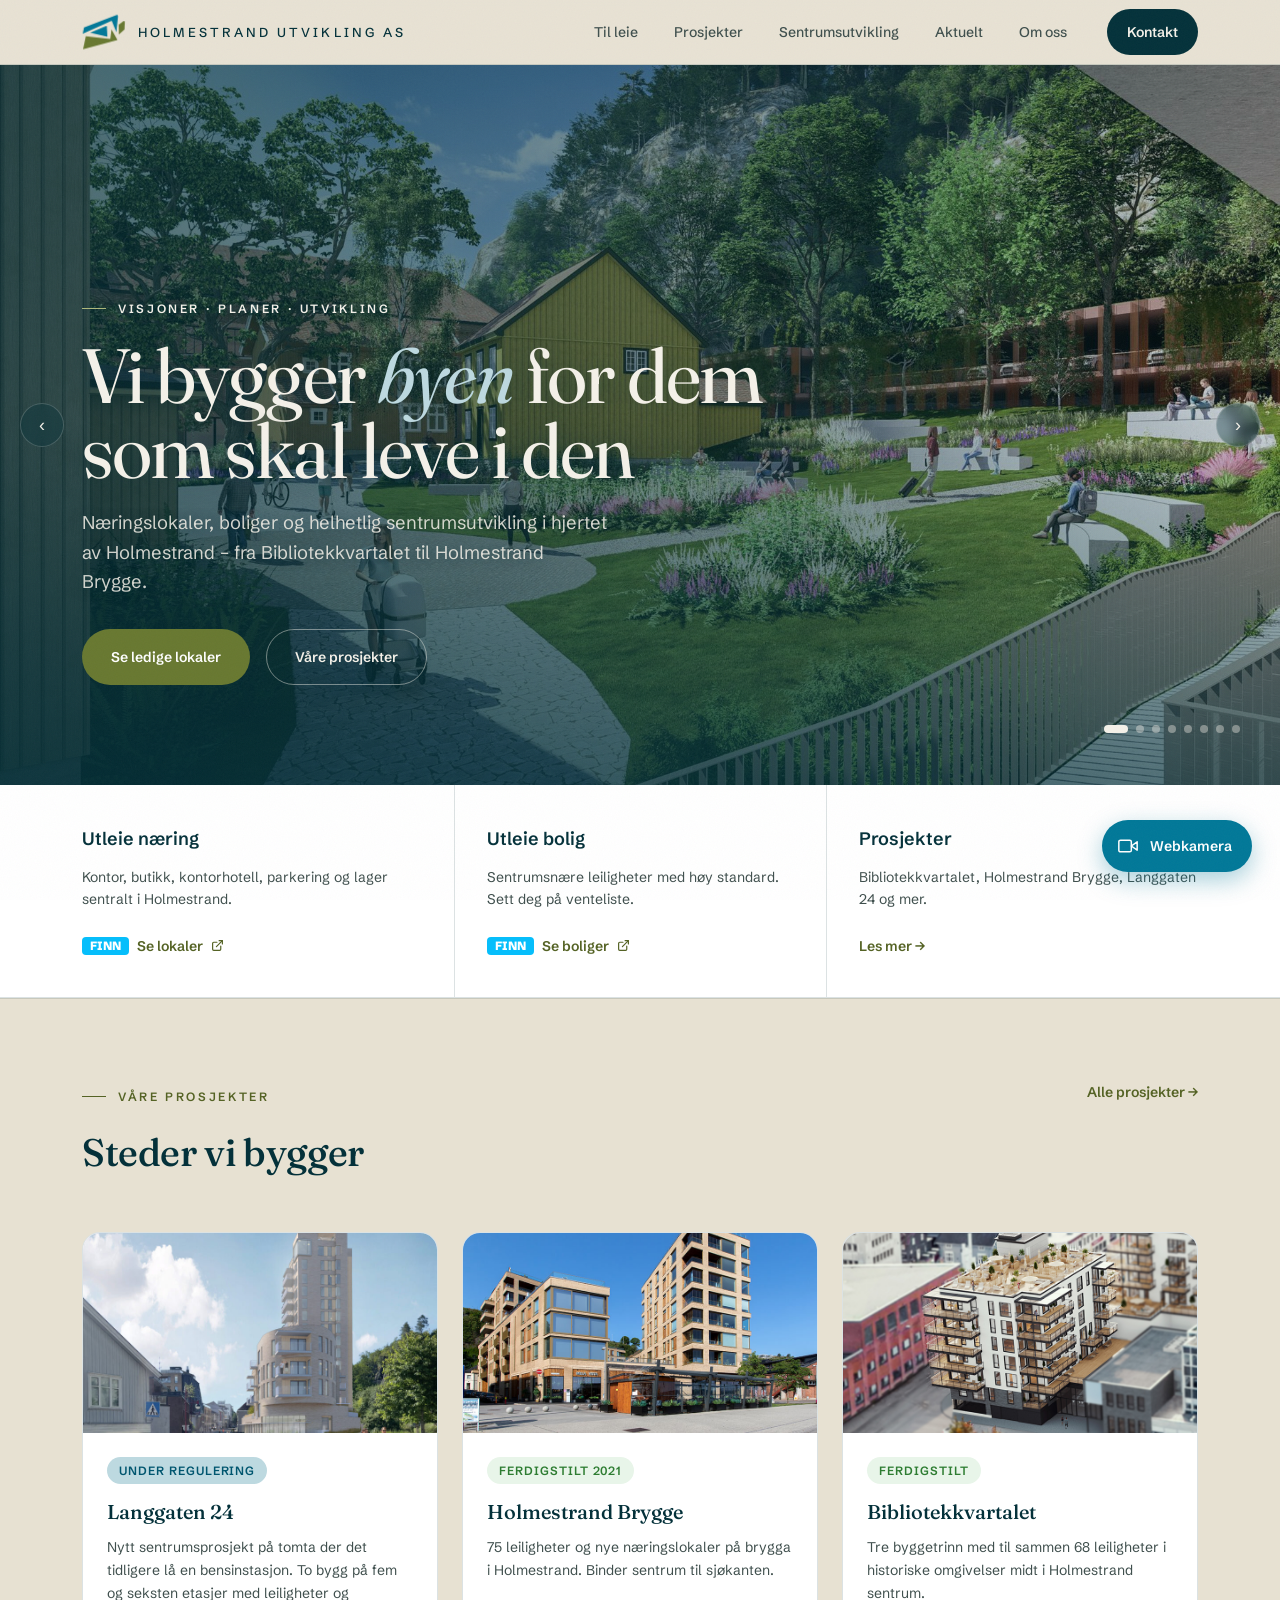
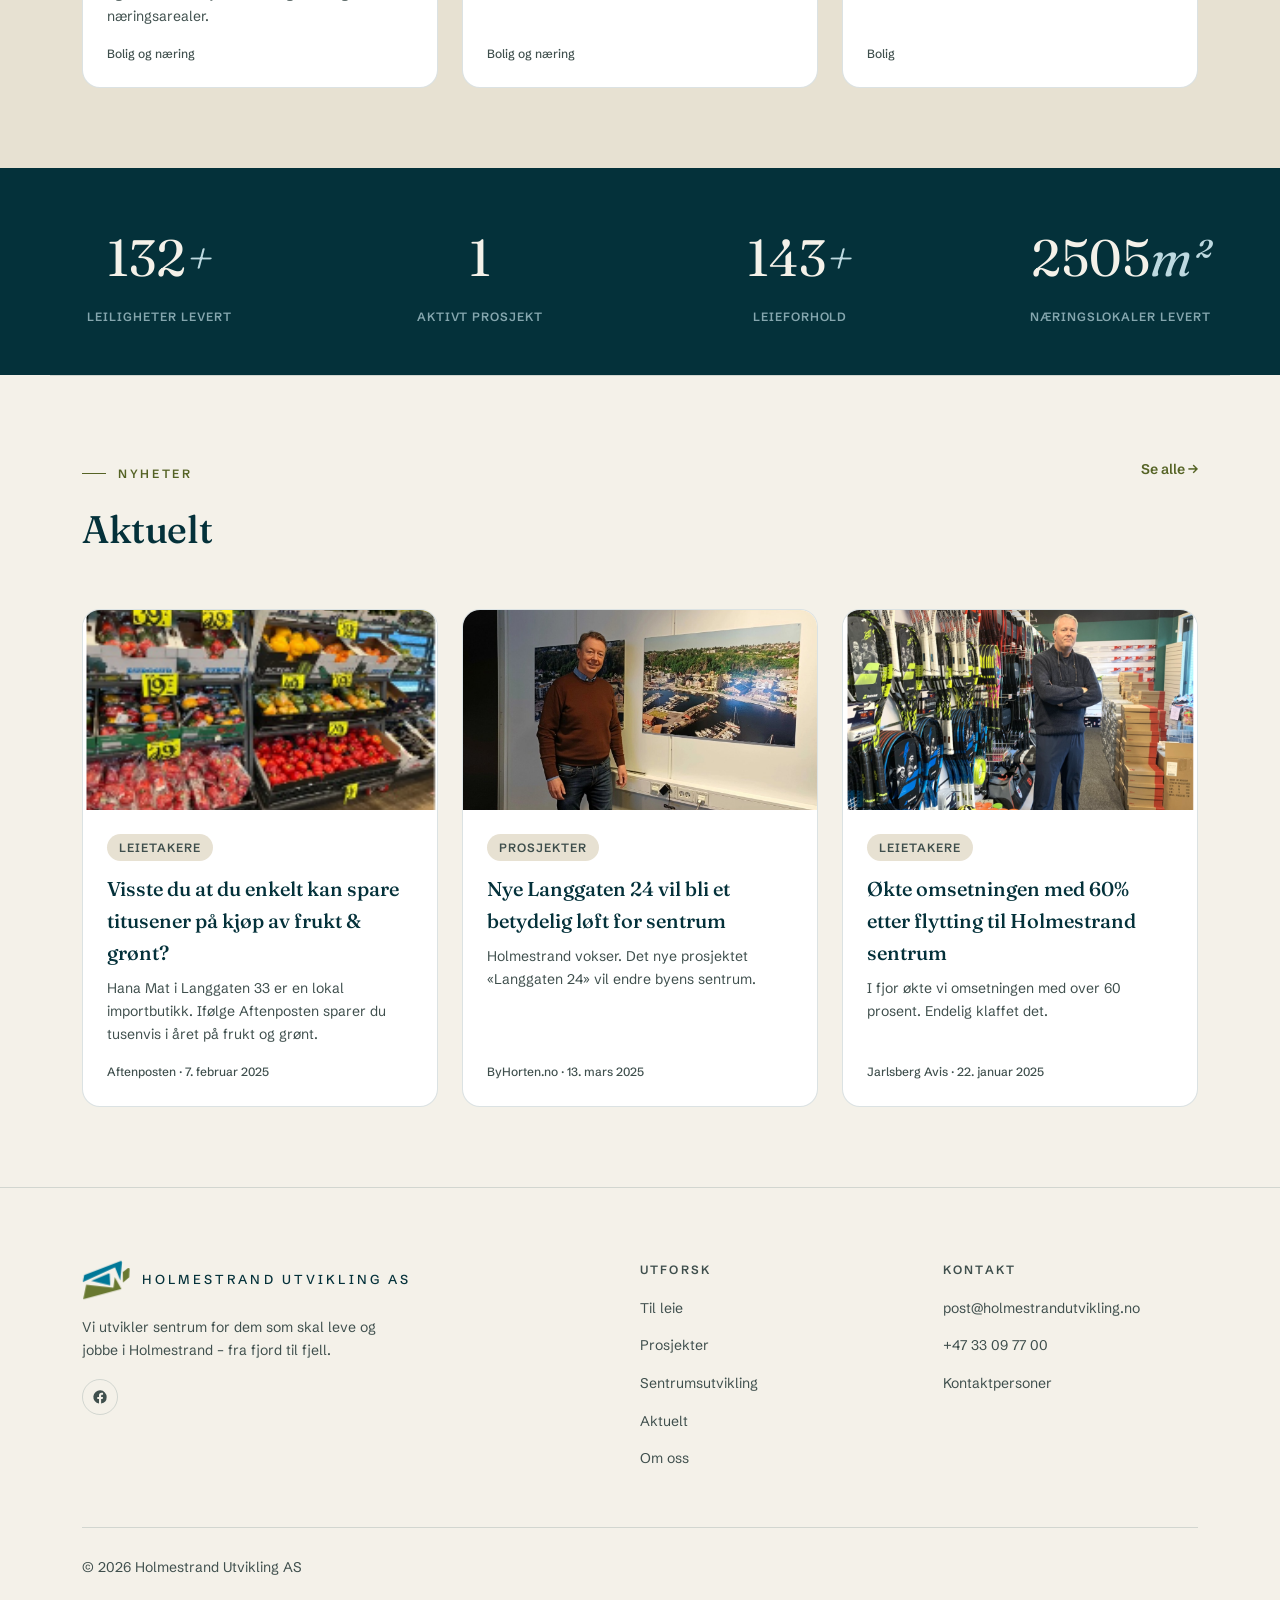
==== commit 233f22bb: "Webkamera-knapp: flytt inn i nav-partialen så den ikke popper inn ved refresh - #webcam-fab ligger i" ====
--- a/index.html
+++ b/index.html
@@ -16,7 +16,7 @@
 <body data-page="hjem">
 
 <div id="site-nav"></div>
-<script>try{var c=sessionStorage.getItem("hut-partial:partials/nav.html");if(c){document.getElementById("site-nav").outerHTML=c;var a=document.querySelector('.nav a[data-page="'+document.body.dataset.page+'"]');if(a){a.classList.add("active");a.setAttribute("aria-current","page")}}}catch(e){}</script>
+<script>try{var c=sessionStorage.getItem("hut-partial-v2:partials/nav.html");if(c){document.getElementById("site-nav").outerHTML=c;var a=document.querySelector('.nav a[data-page="'+document.body.dataset.page+'"]');if(a){a.classList.add("active");a.setAttribute("aria-current","page")}}}catch(e){}</script>
 
 <main id="main" tabindex="-1">
 
--- a/style.css
+++ b/style.css
@@ -132,6 +132,8 @@
 .btn-ghost:hover { background: rgba(244,241,233,.12); }
 .btn-outline { background: transparent; border-color: var(--line); color: var(--ink); }
 .btn-outline:hover { background: var(--sand); }
+/* Liten variant, f.eks. «Skriv til …» i personkort og eierliste */
+.btn-sm { padding: var(--sp-2) var(--sp-5); }
 
 /* Pill */
 .pill {
@@ -1014,8 +1016,12 @@
 .eier-info { flex: 1; min-width: 0; }
 .eier-navn { font-size: var(--fs-md); font-weight: 600; }
 .eier-tittel { font-size: var(--fs-xs); font-weight: 500; color: var(--ink-soft); margin-left: var(--sp-2); }
-.eier-kontakt { display: flex; gap: var(--sp-4); flex-wrap: wrap; margin-top: 3px; }
+.eier-kontakt { display: flex; align-items: center; gap: var(--sp-4); flex-wrap: wrap; margin-top: var(--sp-1); }
 .eier-kontakt a { font-size: var(--fs-sm); color: var(--fjord); font-weight: 500; }
+.eier-kontakt .btn-sm { font-weight: 600; }
+.eier-kontakt .btn-ember { color: #fff; }
+.eier-kontakt .btn-outline { display: inline-flex; align-items: center; gap: var(--sp-2); color: var(--fjord); border-color: var(--fjord); }
+.eier-kontakt .btn-outline svg { width: 14px; height: 14px; flex-shrink: 0; }
 
 @media (max-width: 860px) {
   .om-full-section { grid-template-columns: 1fr; gap: var(--sp-8); }
@@ -1026,6 +1032,7 @@
 }
 @media (max-width: 560px) {
   .kart-legende { grid-template-columns: 1fr; }
+  .eier-kontakt { flex-direction: column; align-items: flex-start; gap: var(--sp-2); }
 }
 
 /* ==========================================================
@@ -1063,7 +1070,7 @@
 .person-rolle { font-size: var(--fs-sm); color: var(--ink-soft); line-height: 1.5; margin: var(--sp-1) 0 var(--sp-3); }
 .person-kontakt { display: flex; flex-direction: column; gap: var(--sp-1); }
 .person-kontakt a { font-size: var(--fs-sm); color: var(--fjord); font-weight: 500; }
-.person-kontakt .person-btn { align-self: flex-start; margin-top: var(--sp-3); padding: var(--sp-2) var(--sp-5); color: #fff; font-weight: 600; }
+.person-kontakt .person-btn { align-self: flex-start; margin-top: var(--sp-3); color: #fff; font-weight: 600; }
 
 /* Selskapsinformasjon */
 .selskapsinfo { border: 1px solid var(--line); border-radius: 16px; overflow: hidden; background: #fff; }
